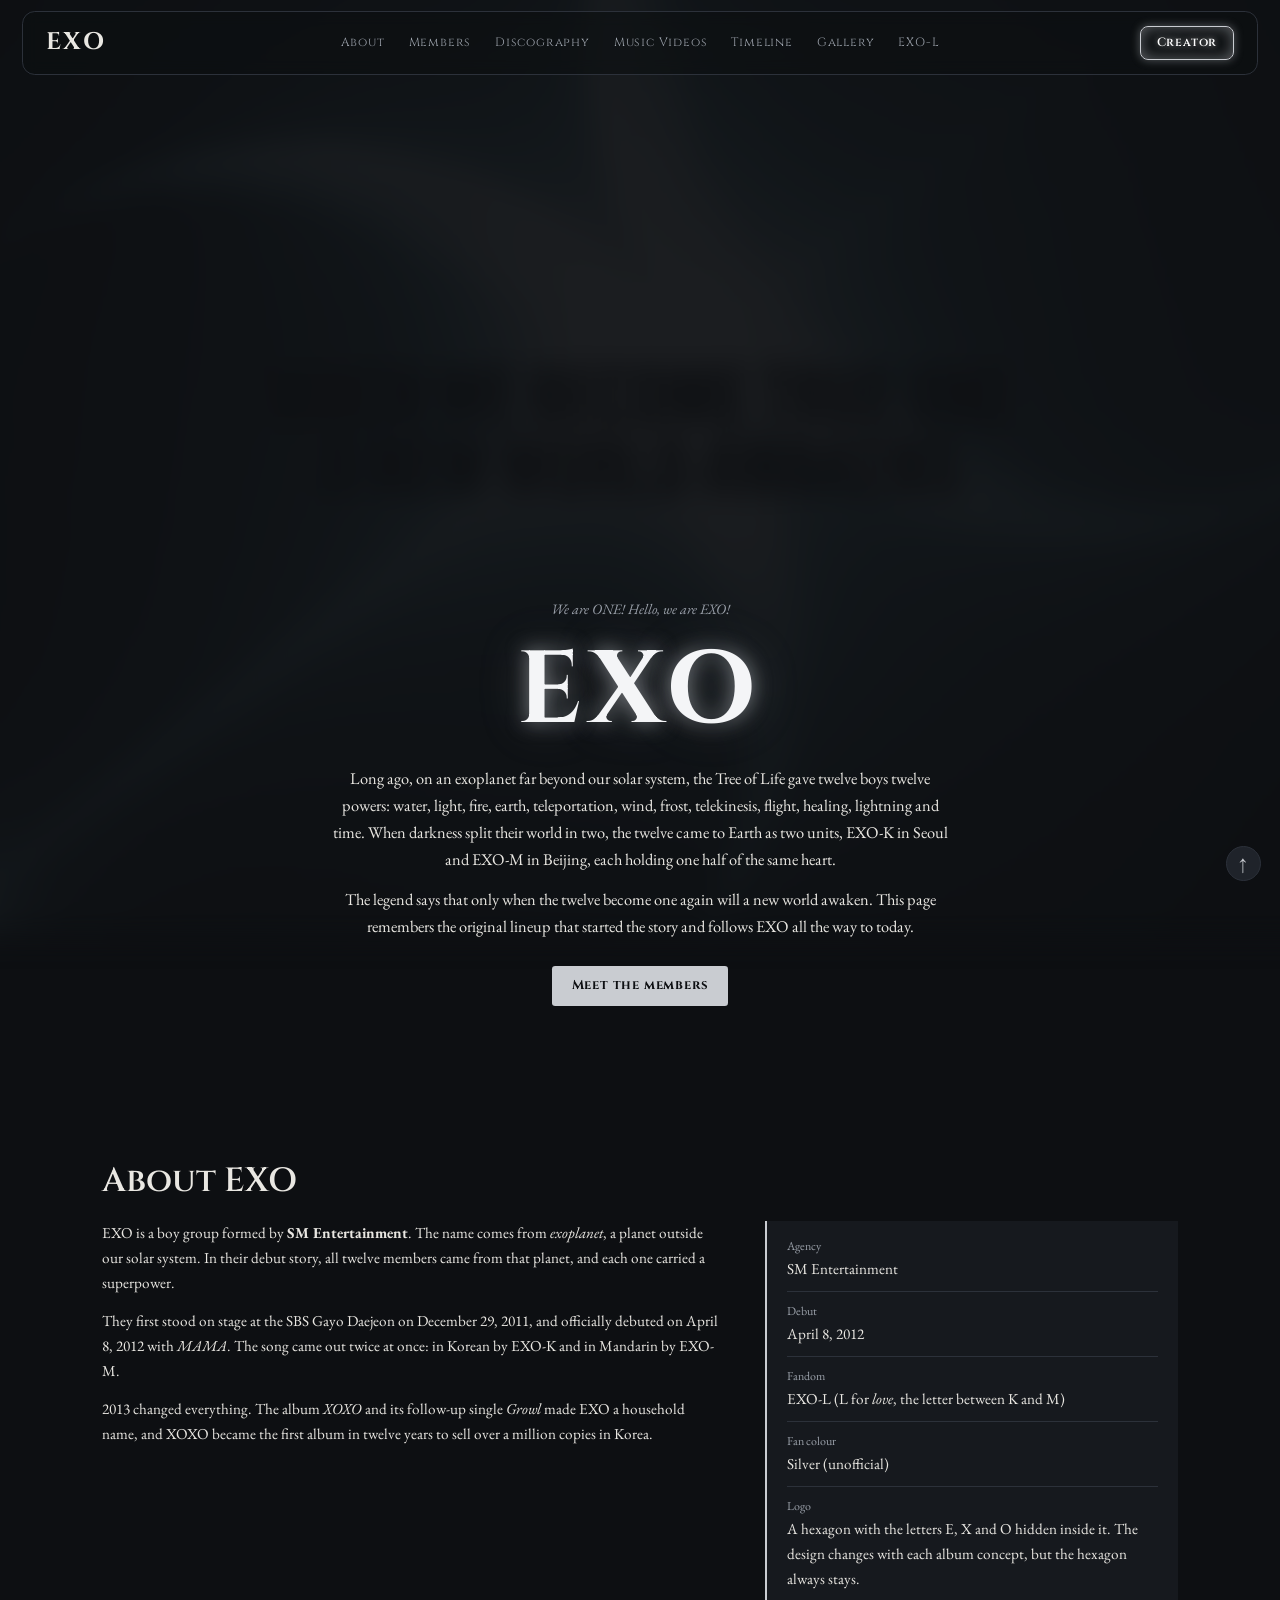
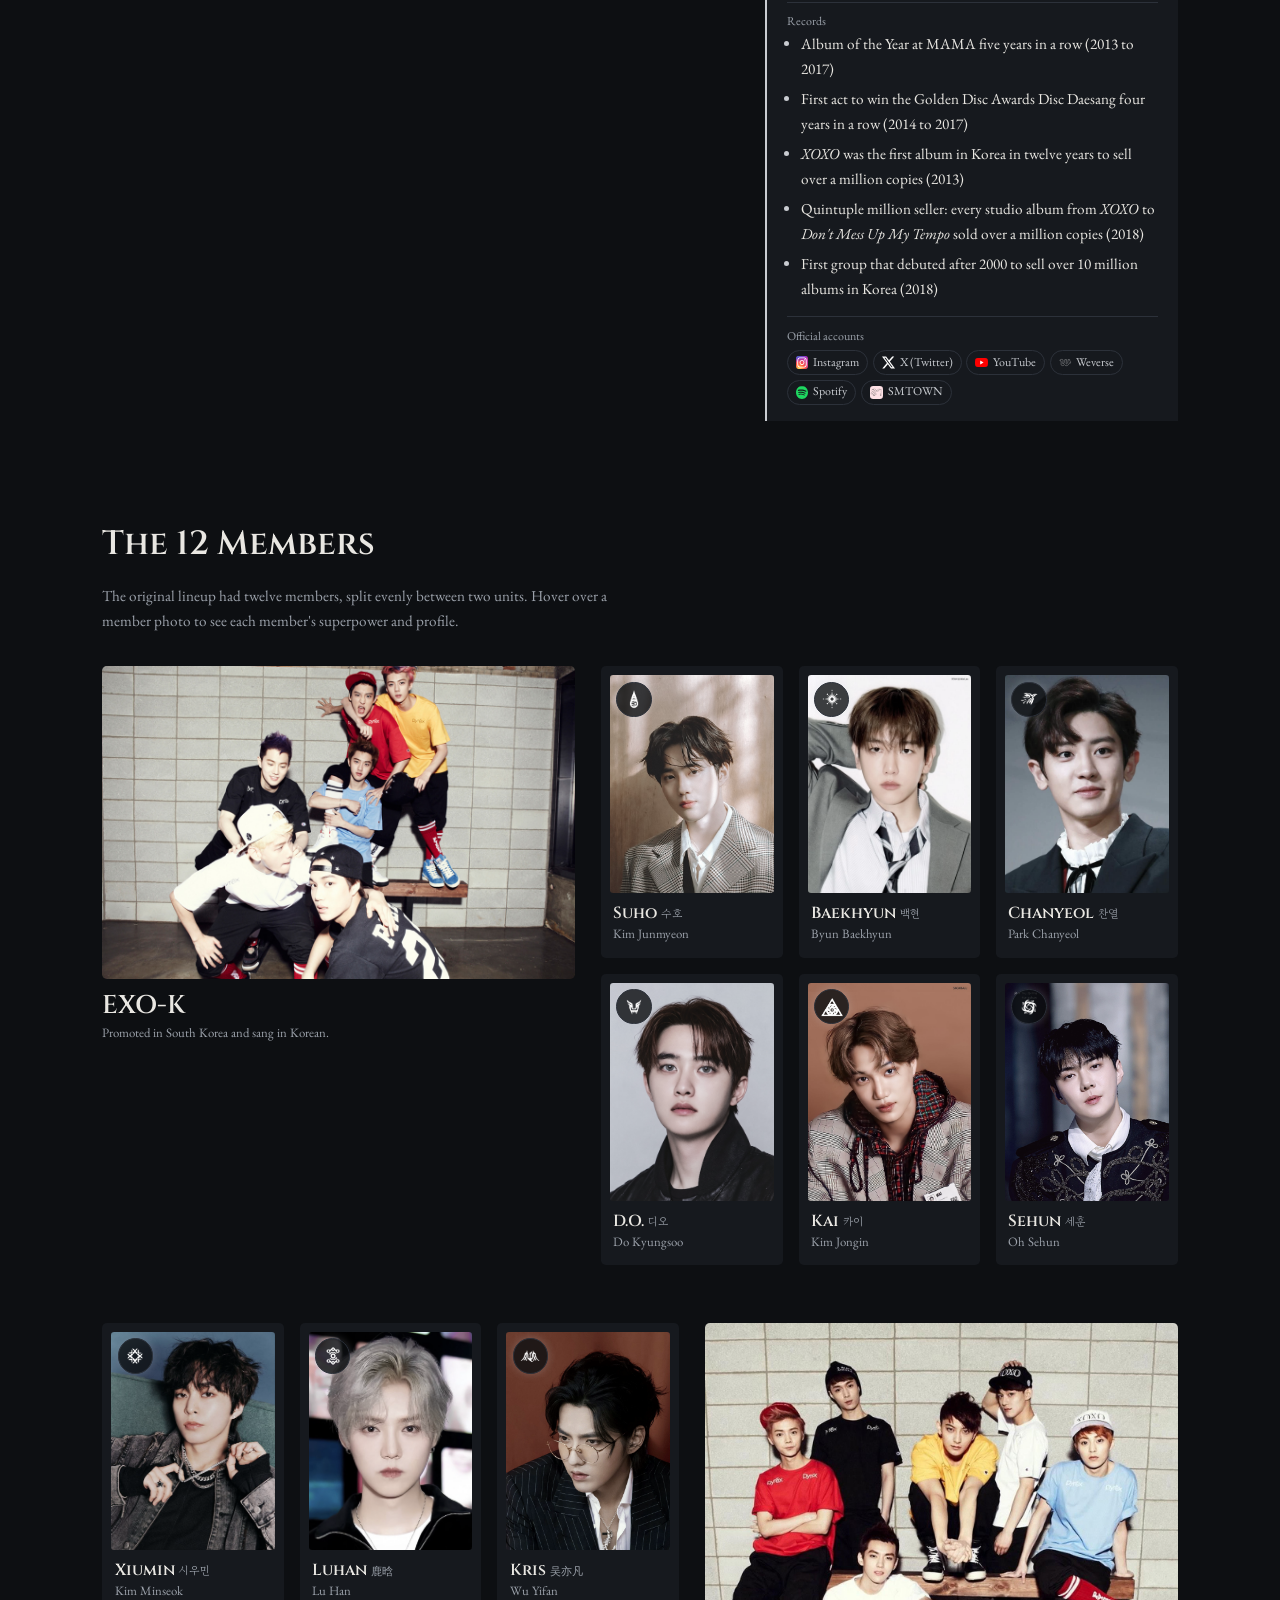
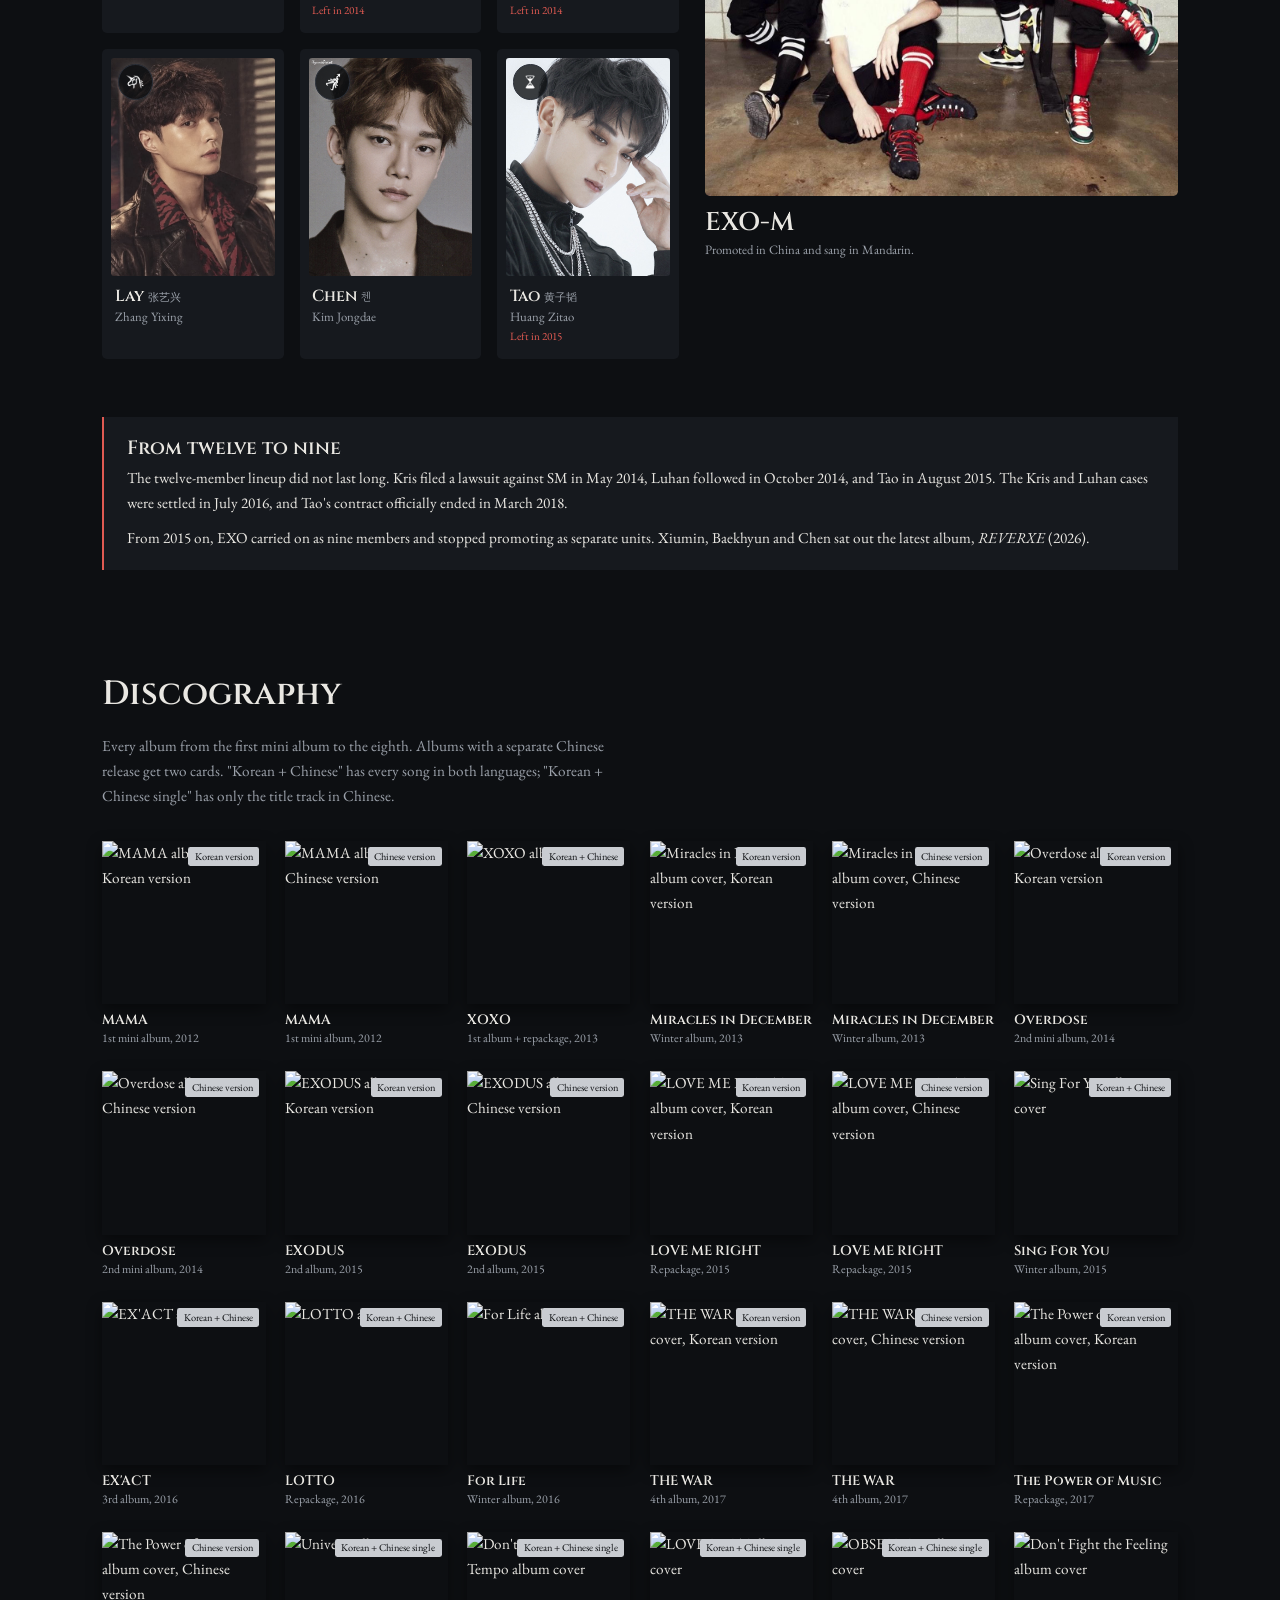
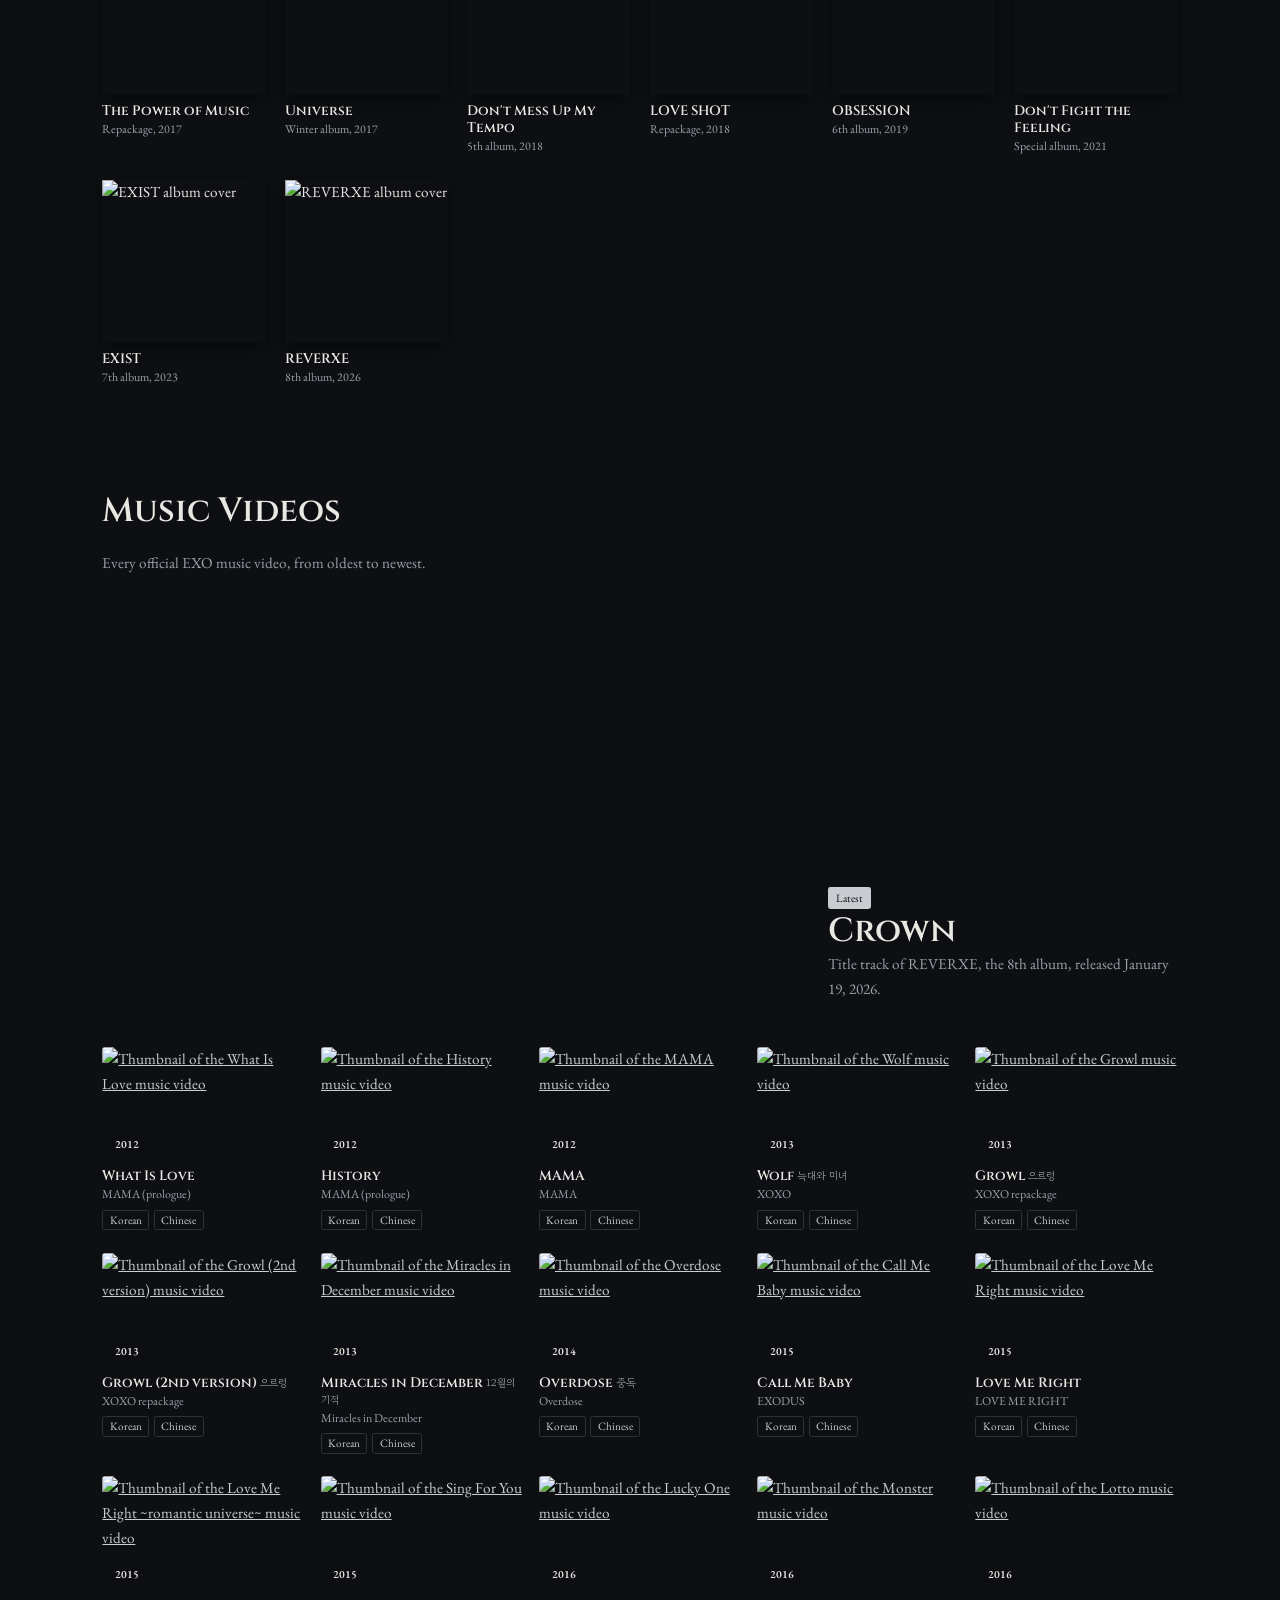
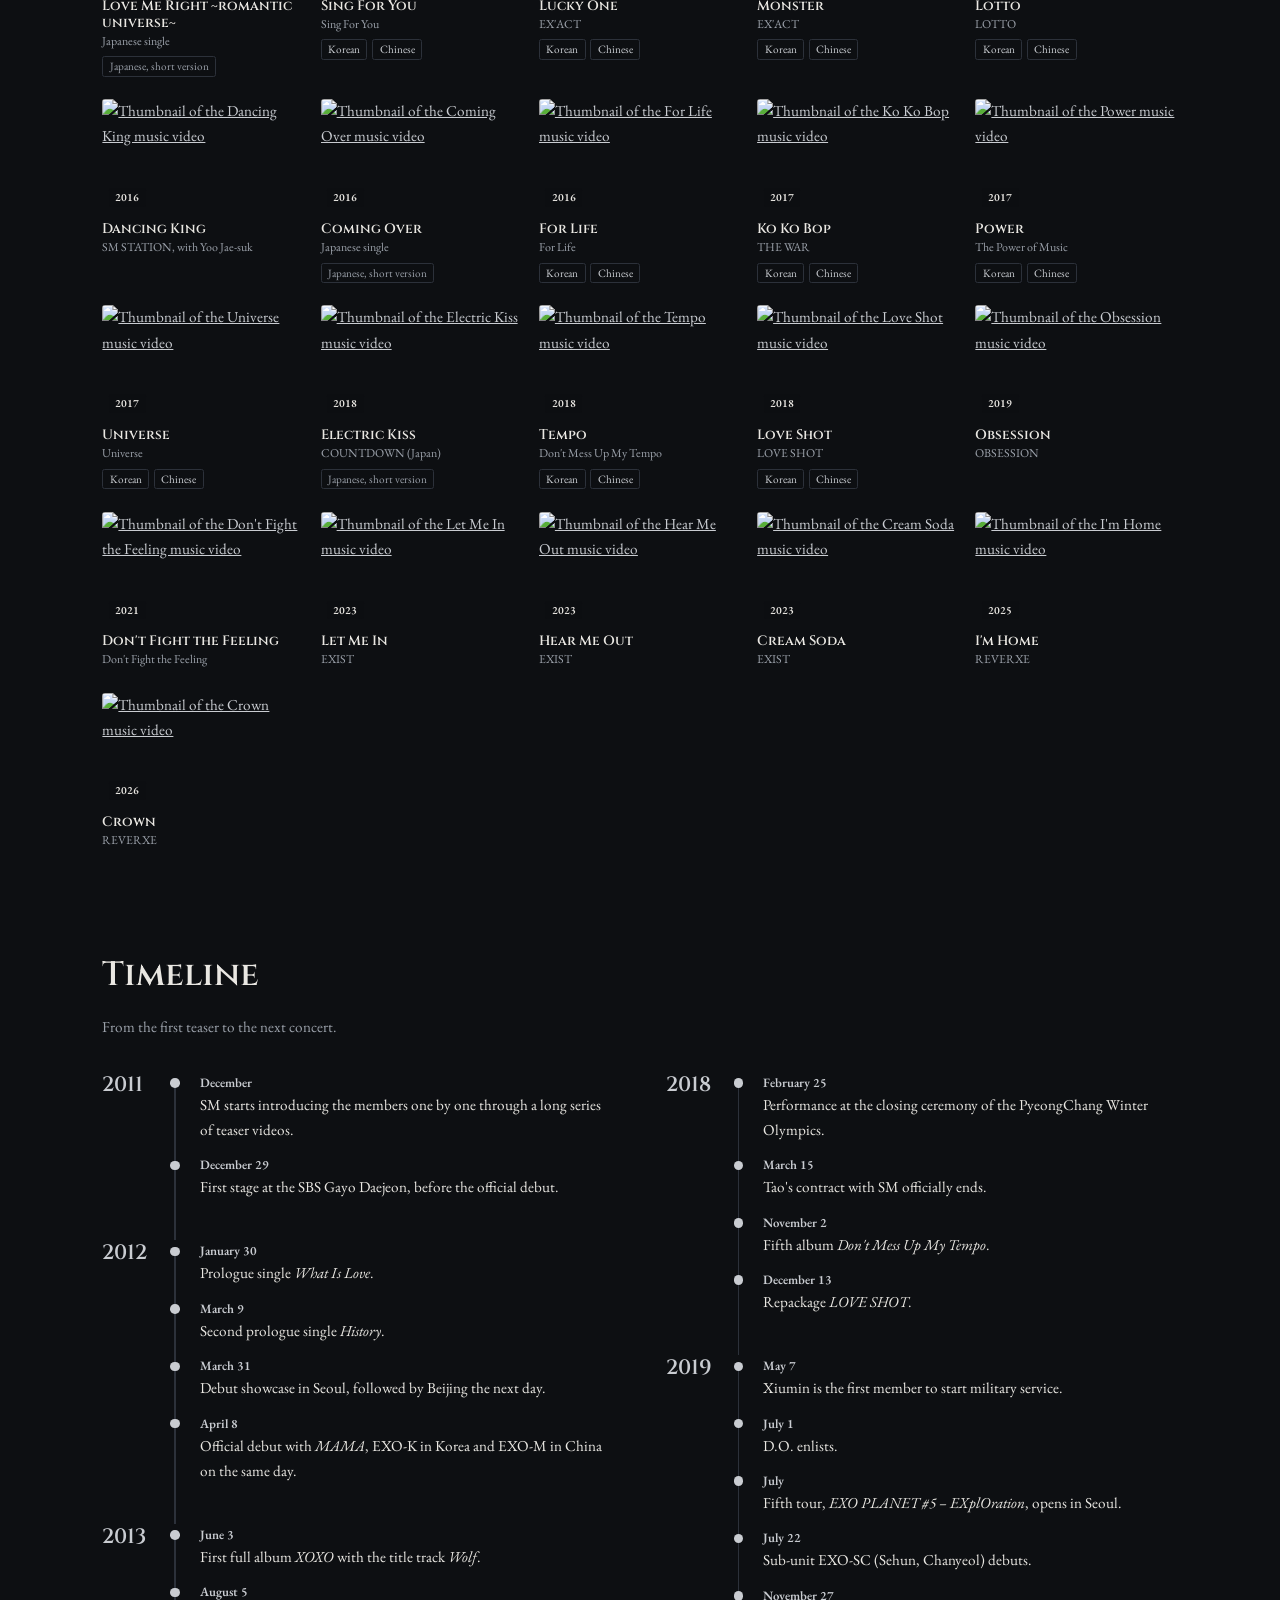
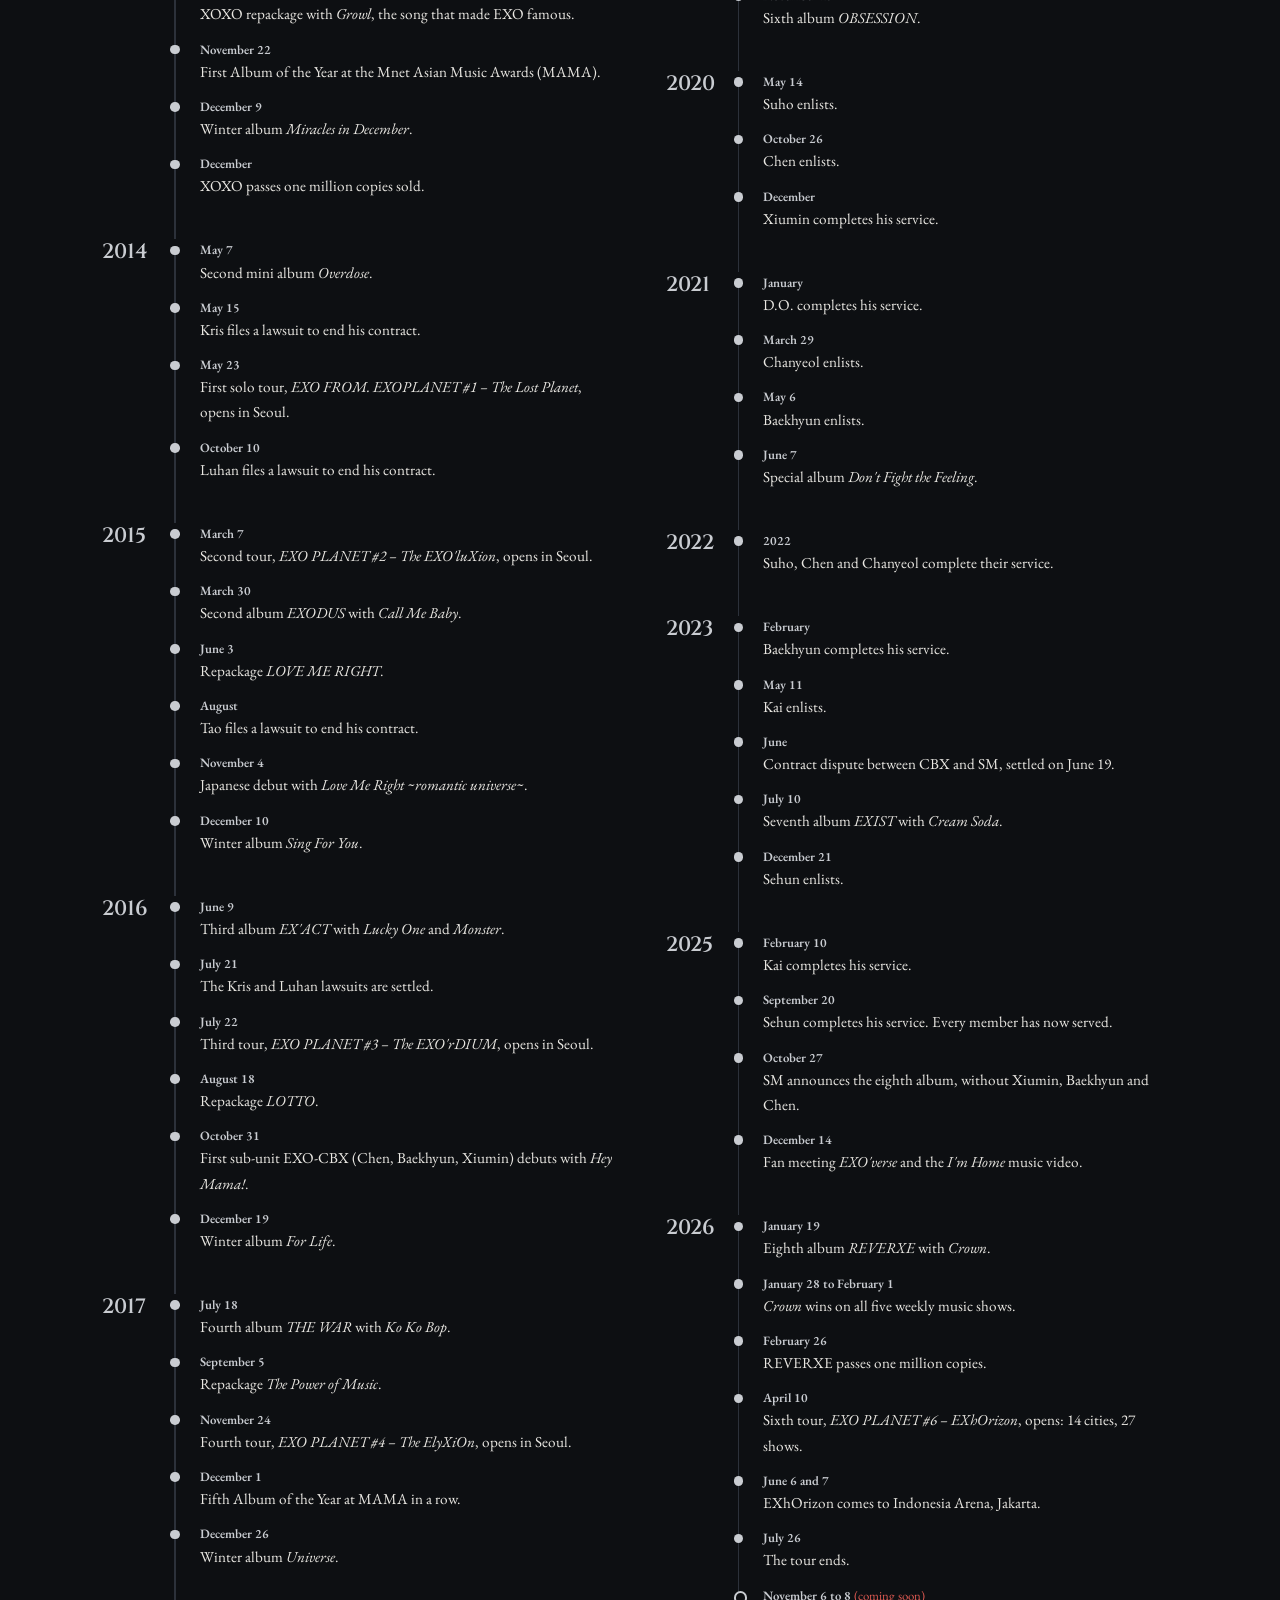
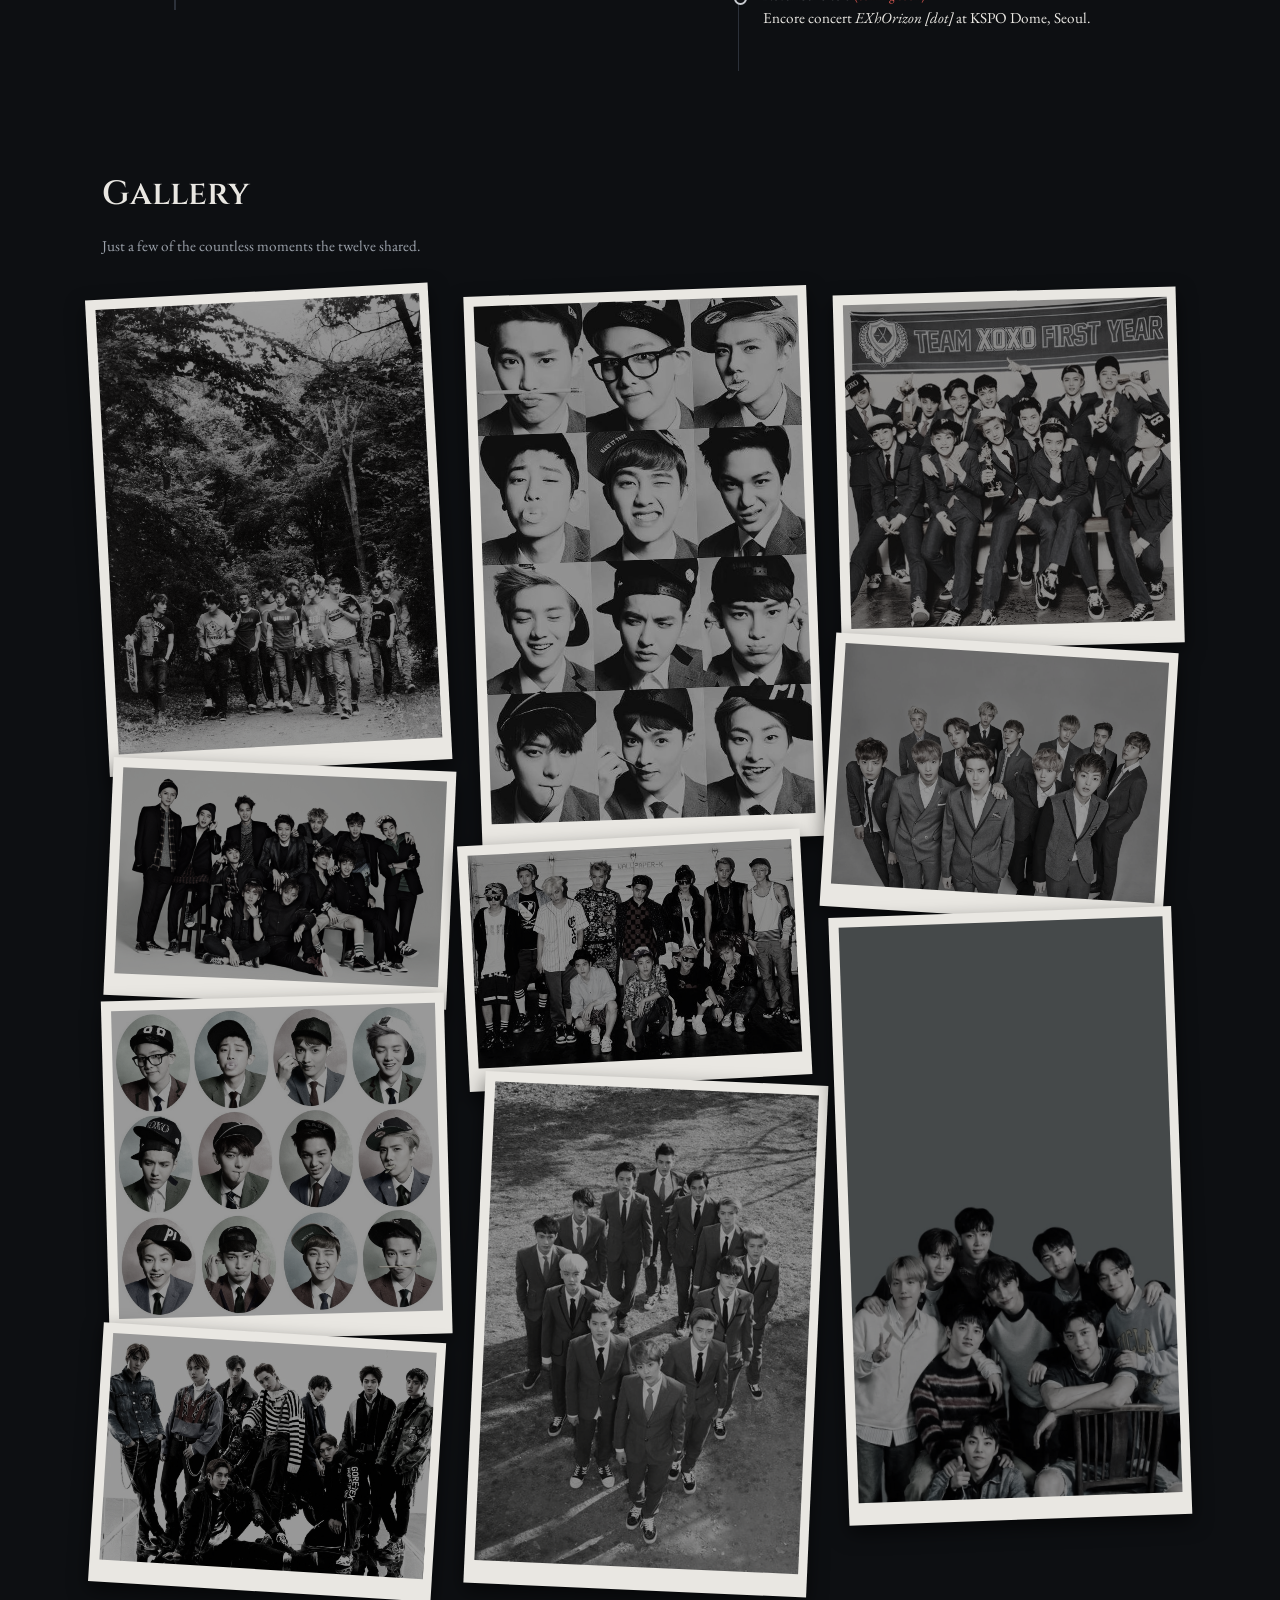
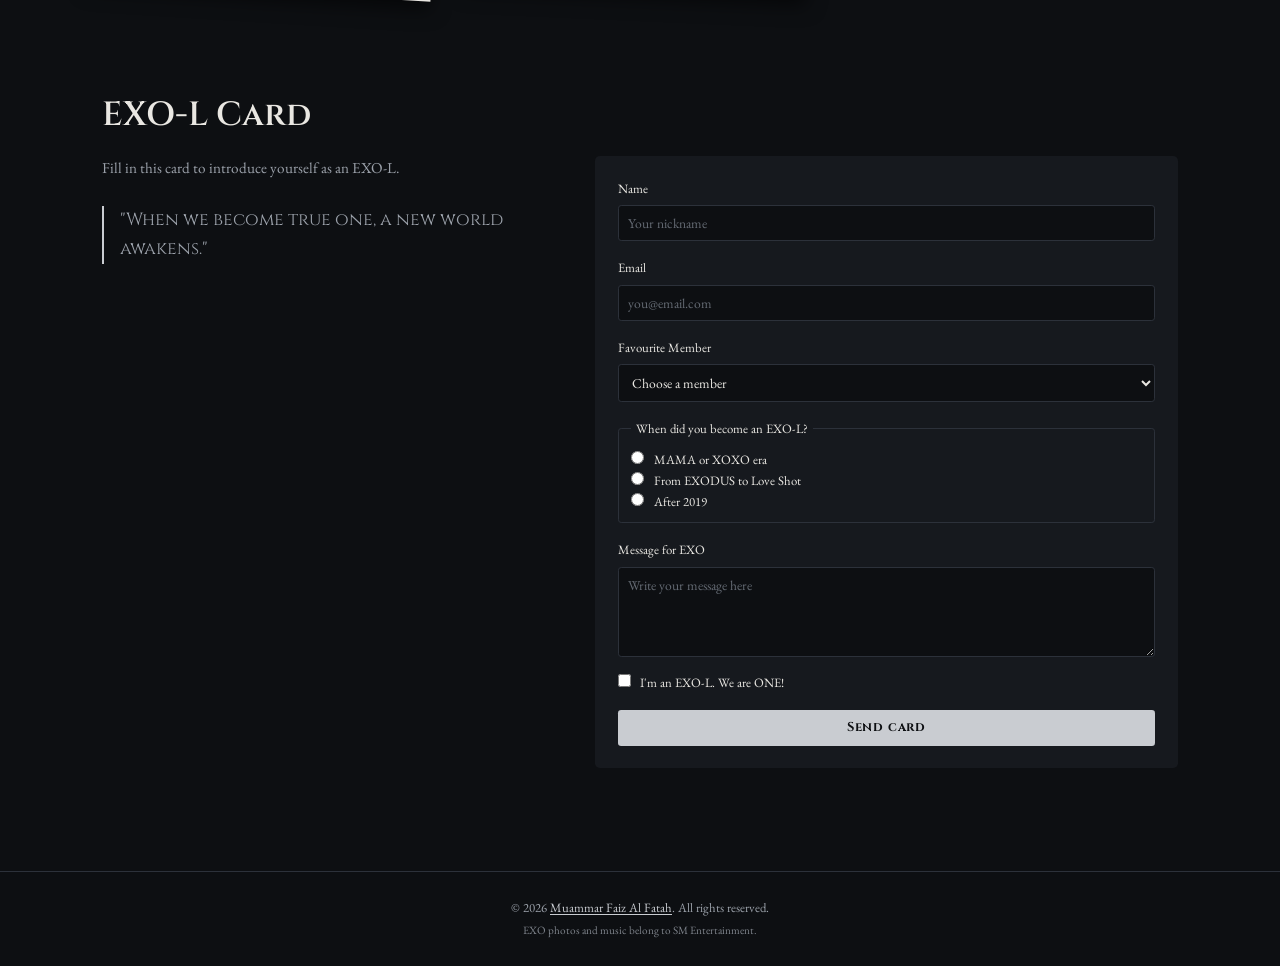
==== index.html @ 6b388d13 "first commit" ====
<!DOCTYPE html>
<html lang="en">
<head>
  <meta charset="UTF-8">
  <meta name="viewport" content="width=device-width, initial-scale=1.0">
  <meta name="author" content="Muammar Faiz Al Fatah">
  <meta name="description" content="An EXO fan page about the original twelve-member lineup (OT12): members, discography, music videos and the full timeline.">
  <title>EXO Fan Page</title>
  <link rel="icon" href="exo12/icon.png" type="image/png">
  <link rel="preconnect" href="https://fonts.googleapis.com">
  <link rel="preconnect" href="https://fonts.gstatic.com" crossorigin>
  <link href="https://fonts.googleapis.com/css2?family=Cinzel:wght@400;600;700&family=EB+Garamond:ital,wght@0,400;0,600;1,400&family=Gowun+Batang:wght@400&display=swap" rel="stylesheet">
  <link rel="stylesheet" href="styles.css">
</head>
<body id="top">

  <!-- Navbar -->
  <header class="navbar">
    <a href="#top" class="logo">EXO</a>
    <nav>
      <ul>
        <li><a href="#about">About</a></li>
        <li><a href="#members">Members</a></li>
        <li><a href="#discography">Discography</a></li>
        <li><a href="#music-videos">Music Videos</a></li>
        <li><a href="#timeline">Timeline</a></li>
        <li><a href="#gallery">Gallery</a></li>
        <li><a href="#exo-l">EXO-L</a></li>
      </ul>
    </nav>
    <a href="profile.html" class="nav-highlight">Creator</a>
  </header>

  <main>

    <!-- Hero -->
    <section class="hero">
      <div class="hero-content">
        <p class="greeting">We are ONE! Hello, we are EXO!</p>
        <h1>EXO</h1>
        <p class="hero-text">
          Long ago, on an exoplanet far beyond our solar system, the Tree of Life gave twelve boys twelve
          powers: water, light, fire, earth, teleportation, wind, frost, telekinesis, flight, healing,
          lightning and time. When darkness split their world in two, the twelve came to Earth as two units,
          EXO-K in Seoul and EXO-M in Beijing, each holding one half of the same heart.
        </p>
        <p class="hero-text">
          The legend says that only when the twelve become one again will a new world awaken. This page
          remembers the original lineup that started the story and follows EXO all the way to today.
        </p>
        <a href="#members" class="btn">Meet the members</a>
      </div>
    </section>

    <!-- About -->
    <section id="about" class="section">
      <h2>About EXO</h2>
      <div class="about-content">
        <div class="about-text">
          <p>
            EXO is a boy group formed by <strong>SM Entertainment</strong>. The name comes from <em>exoplanet</em>,
            a planet outside our solar system. In their debut story, all twelve members came from that planet,
            and each one carried a superpower.
          </p>
          <p>
            They first stood on stage at the SBS Gayo Daejeon on December 29, 2011, and officially debuted on
            April 8, 2012 with <cite>MAMA</cite>. The song came out twice at once: in Korean by EXO-K and in
            Mandarin by EXO-M.
          </p>
          <p>
            2013 changed everything. The album <cite>XOXO</cite> and its follow-up single <cite>Growl</cite> made
            EXO a household name, and XOXO became the first album in twelve years to sell over a million copies in Korea.
          </p>
        </div>

        <dl class="facts">
          <div>
            <dt>Agency</dt>
            <dd>SM Entertainment</dd>
          </div>
          <div>
            <dt>Debut</dt>
            <dd>April 8, 2012</dd>
          </div>
          <div>
            <dt>Fandom</dt>
            <dd>EXO-L (L for <em>love</em>, the letter between K and M)</dd>
          </div>
          <div>
            <dt>Fan colour</dt>
            <dd>Silver (unofficial)</dd>
          </div>
          <div>
            <dt>Logo</dt>
            <dd>A hexagon with the letters E, X and O hidden inside it. The design changes with each album
                concept, but the hexagon always stays.</dd>
          </div>
          <div>
            <dt>Records</dt>
            <dd>
              <ul class="records">
                <li>Album of the Year at MAMA five years in a row (2013 to 2017)</li>
                <li>First act to win the Golden Disc Awards Disc Daesang four years in a row (2014 to 2017)</li>
                <li><cite>XOXO</cite> was the first album in Korea in twelve years to sell over a million copies (2013)</li>
                <li>Quintuple million seller: every studio album from <cite>XOXO</cite> to <cite>Don't Mess Up My Tempo</cite> sold over a million copies (2018)</li>
                <li>First group that debuted after 2000 to sell over 10 million albums in Korea (2018)</li>
              </ul>
            </dd>
          </div>
          <div>
            <dt>Official accounts</dt>
            <dd>
              <ul class="accounts">
                <li><a href="https://www.instagram.com/weareone.exo" target="_blank" rel="noopener"><img src="icon/instagram.svg" alt="" class="icon">Instagram</a></li>
                <li><a href="https://x.com/weareoneEXO" target="_blank" rel="noopener"><img src="icon/x.svg" alt="" class="icon icon-white">X (Twitter)</a></li>
                <li><a href="https://www.youtube.com/@weareoneEXO" target="_blank" rel="noopener"><img src="icon/youtube.svg" alt="" class="icon">YouTube</a></li>
                <li><a href="https://weverse.io/exo" target="_blank" rel="noopener"><img src="icon/weverse.svg" alt="" class="icon icon-white">Weverse</a></li>
                <li><a href="https://open.spotify.com/artist/3cjEqqelV9zb4BYE3qDQ4O" target="_blank" rel="noopener"><img src="icon/spotify.svg" alt="" class="icon">Spotify</a></li>
                <li><a href="https://exo.smtown.com" target="_blank" rel="noopener"><img src="icon/smtown.png" alt="" class="icon icon-rounded">SMTOWN</a></li>
              </ul>
            </dd>
          </div>
        </dl>
      </div>
    </section>

    <!-- Members -->
    <section id="members" class="section">
      <h2>The 12 Members</h2>
      <p class="intro">
        The original lineup had twelve members, split evenly between two units. Hover over a member photo to see
        each member's superpower and profile.
      </p>

      <!-- EXO-K -->
      <div class="unit">
        <figure class="unit-photo">
          <img src="exo12/group/exo-k.jpg" alt="EXO-K unit from the XOXO era" loading="lazy">
          <figcaption>
            <h3>EXO-K</h3>
            <p>Promoted in South Korea and sang in Korean.</p>
          </figcaption>
        </figure>

        <div class="member-grid">
          <article class="member">
            <div class="member-photo">
              <img src="exo12/member/suho.jpg" alt="Suho" loading="lazy">
              <span class="symbol" title="Water"><img src="exo12/symbol/water.png" alt="Water symbol" loading="lazy"></span>
            </div>
            <h4>Suho <span lang="ko">수호</span></h4>
            <p class="real-name">Kim Junmyeon</p>
            <div class="member-detail">
              <p class="power"><span>Superpower</span>Water</p>
              <p class="power-text">Commands water in every form, from a single drop to a wave.</p>
              <dl class="member-data">
                <dt>Born</dt><dd>May 22, 1991</dd>
                <dt>Position</dt><dd>Leader, lead vocalist</dd>
                <dt>Nationality</dt><dd>Korean</dd>
                <dt>Zodiac</dt><dd>Gemini</dd>
                <dt>Height</dt><dd>173 cm</dd>
                <dt>Weight</dt><dd>60 kg</dd>
                <dt>Blood type</dt><dd>AB</dd>
                <dt>MBTI</dt><dd>ENFJ-A</dd>
              </dl>
              <ul class="member-social">
                <li><a href="https://www.instagram.com/kimjuncotton" target="_blank" rel="noopener" title="Suho on Instagram" aria-label="Suho on Instagram"><img src="icon/instagram.svg" alt="" class="icon"></a></li>
                <li><a href="https://open.spotify.com/artist/5zkf2Na8DKKJmtWX5Xrx3m" target="_blank" rel="noopener" title="Suho on Spotify" aria-label="Suho on Spotify"><img src="icon/spotify.svg" alt="" class="icon"></a></li>
              </ul>
            </div>
          </article>

          <article class="member">
            <div class="member-photo">
              <img src="exo12/member/baekhyun.jpg" alt="Baekhyun" loading="lazy">
              <span class="symbol" title="Light"><img src="exo12/symbol/light.png" alt="Light symbol" loading="lazy"></span>
            </div>
            <h4>Baekhyun <span lang="ko">백현</span></h4>
            <p class="real-name">Byun Baekhyun</p>
            <div class="member-detail">
              <p class="power"><span>Superpower</span>Light</p>
              <p class="power-text">Bends and shines light, bright enough to blind.</p>
              <dl class="member-data">
                <dt>Born</dt><dd>May 6, 1992</dd>
                <dt>Position</dt><dd>Main vocalist</dd>
                <dt>Nationality</dt><dd>Korean</dd>
                <dt>Zodiac</dt><dd>Taurus</dd>
                <dt>Height</dt><dd>174 cm</dd>
                <dt>Weight</dt><dd>64 kg</dd>
                <dt>Blood type</dt><dd>O</dd>
                <dt>MBTI</dt><dd>ESTJ</dd>
              </dl>
              <ul class="member-social">
                <li><a href="https://www.instagram.com/baekhyunee_exo" target="_blank" rel="noopener" title="Baekhyun on Instagram" aria-label="Baekhyun on Instagram"><img src="icon/instagram.svg" alt="" class="icon"></a></li>
                <li><a href="https://x.com/b_hundred_hyun" target="_blank" rel="noopener" title="Baekhyun on X (personal)" aria-label="Baekhyun on X (personal)"><img src="icon/x.svg" alt="" class="icon icon-white"></a></li>
                <li><a href="https://x.com/BAEKHYUN_INB100" target="_blank" rel="noopener" title="Baekhyun on X (INB100)" aria-label="Baekhyun on X (INB100)"><img src="icon/x.svg" alt="" class="icon icon-white"></a></li>
                <li><a href="https://www.youtube.com/@baekhyun" target="_blank" rel="noopener" title="Baekhyun on YouTube" aria-label="Baekhyun on YouTube"><img src="icon/youtube.svg" alt="" class="icon"></a></li>
                <li><a href="https://weibo.com/u/6075438814" target="_blank" rel="noopener" title="Baekhyun on Weibo" aria-label="Baekhyun on Weibo"><img src="icon/weibo.svg" alt="" class="icon"></a></li>
                <li><a href="https://open.spotify.com/artist/4ufh0WuMZh6y4Dmdnklvdl" target="_blank" rel="noopener" title="Baekhyun on Spotify" aria-label="Baekhyun on Spotify"><img src="icon/spotify.svg" alt="" class="icon"></a></li>
              </ul>
            </div>
          </article>

          <article class="member">
            <div class="member-photo">
              <img src="exo12/member/chanyeol.jpg" alt="Chanyeol" loading="lazy">
              <span class="symbol" title="Fire"><img src="exo12/symbol/fire.png" alt="Fire symbol" loading="lazy"></span>
            </div>
            <h4>Chanyeol <span lang="ko">찬열</span></h4>
            <p class="real-name">Park Chanyeol</p>
            <div class="member-detail">
              <p class="power"><span>Superpower</span>Fire</p>
              <p class="power-text">Creates and throws fire, the power of the phoenix.</p>
              <dl class="member-data">
                <dt>Born</dt><dd>November 27, 1992</dd>
                <dt>Position</dt><dd>Main rapper</dd>
                <dt>Nationality</dt><dd>Korean</dd>
                <dt>Zodiac</dt><dd>Sagittarius</dd>
                <dt>Height</dt><dd>186 cm</dd>
                <dt>Weight</dt><dd>70 kg</dd>
                <dt>Blood type</dt><dd>A</dd>
                <dt>MBTI</dt><dd>ENFJ-T</dd>
              </dl>
              <ul class="member-social">
                <li><a href="https://www.instagram.com/real__pcy" target="_blank" rel="noopener" title="Chanyeol on Instagram" aria-label="Chanyeol on Instagram"><img src="icon/instagram.svg" alt="" class="icon"></a></li>
                <li><a href="https://soundcloud.com/real__pcy" target="_blank" rel="noopener" title="Chanyeol on SoundCloud" aria-label="Chanyeol on SoundCloud"><img src="icon/soundcloud.svg" alt="" class="icon"></a></li>
                <li><a href="https://weibo.com/u/5648559088" target="_blank" rel="noopener" title="Chanyeol on Weibo" aria-label="Chanyeol on Weibo"><img src="icon/weibo.svg" alt="" class="icon"></a></li>
                <li><a href="https://open.spotify.com/artist/6jV25rzTKQ2zMgrqHha1V5" target="_blank" rel="noopener" title="Chanyeol on Spotify" aria-label="Chanyeol on Spotify"><img src="icon/spotify.svg" alt="" class="icon"></a></li>
              </ul>
            </div>
          </article>

          <article class="member">
            <div class="member-photo">
              <img src="exo12/member/doh_kyungsoo.jpg" alt="D.O." loading="lazy">
              <span class="symbol" title="Earth"><img src="exo12/symbol/earth-force.png" alt="Earth symbol" loading="lazy"></span>
            </div>
            <h4>D.O. <span lang="ko">디오</span></h4>
            <p class="real-name">Do Kyungsoo</p>
            <div class="member-detail">
              <p class="power"><span>Superpower</span>Earth</p>
              <p class="power-text">Superhuman strength that can shake the ground.</p>
              <dl class="member-data">
                <dt>Born</dt><dd>January 12, 1993</dd>
                <dt>Position</dt><dd>Main vocalist</dd>
                <dt>Nationality</dt><dd>Korean</dd>
                <dt>Zodiac</dt><dd>Capricorn</dd>
                <dt>Height</dt><dd>172 cm</dd>
                <dt>Weight</dt><dd>60 kg</dd>
                <dt>Blood type</dt><dd>A</dd>
                <dt>MBTI</dt><dd>ENTJ</dd>
              </dl>
              <ul class="member-social">
                <li><a href="https://www.instagram.com/d.o.hkyungsoo" target="_blank" rel="noopener" title="D.O. on Instagram" aria-label="D.O. on Instagram"><img src="icon/instagram.svg" alt="" class="icon"></a></li>
                <li><a href="https://open.spotify.com/artist/2CQZr2RPZmrcvDnaod1ldC" target="_blank" rel="noopener" title="D.O. on Spotify" aria-label="D.O. on Spotify"><img src="icon/spotify.svg" alt="" class="icon"></a></li>
              </ul>
            </div>
          </article>

          <article class="member">
            <div class="member-photo">
              <img src="exo12/member/kai.jpg" alt="Kai" loading="lazy">
              <span class="symbol" title="Teleportation"><img src="exo12/symbol/teleport.png" alt="Teleportation symbol" loading="lazy"></span>
            </div>
            <h4>Kai <span lang="ko">카이</span></h4>
            <p class="real-name">Kim Jongin</p>
            <div class="member-detail">
              <p class="power"><span>Superpower</span>Teleportation</p>
              <p class="power-text">Moves from one place to another in an instant.</p>
              <dl class="member-data">
                <dt>Born</dt><dd>January 14, 1994</dd>
                <dt>Position</dt><dd>Main dancer</dd>
                <dt>Nationality</dt><dd>Korean</dd>
                <dt>Zodiac</dt><dd>Capricorn</dd>
                <dt>Height</dt><dd>182 cm</dd>
                <dt>Weight</dt><dd>67 kg</dd>
                <dt>Blood type</dt><dd>A</dd>
                <dt>MBTI</dt><dd>INFJ</dd>
              </dl>
              <ul class="member-social">
                <li><a href="https://www.instagram.com/zkdlin" target="_blank" rel="noopener" title="Kai on Instagram" aria-label="Kai on Instagram"><img src="icon/instagram.svg" alt="" class="icon"></a></li>
                <li><a href="https://www.youtube.com/@zkdlin_KAI" target="_blank" rel="noopener" title="Kai on YouTube" aria-label="Kai on YouTube"><img src="icon/youtube.svg" alt="" class="icon"></a></li>
                <li><a href="https://open.spotify.com/artist/6iVo62B0bdTknRcrktCmak" target="_blank" rel="noopener" title="Kai on Spotify" aria-label="Kai on Spotify"><img src="icon/spotify.svg" alt="" class="icon"></a></li>
              </ul>
            </div>
          </article>

          <article class="member">
            <div class="member-photo">
              <img src="exo12/member/sehun.jpg" alt="Sehun" loading="lazy">
              <span class="symbol" title="Wind"><img src="exo12/symbol/wind.png" alt="Wind symbol" loading="lazy"></span>
            </div>
            <h4>Sehun <span lang="ko">세훈</span></h4>
            <p class="real-name">Oh Sehun</p>
            <div class="member-detail">
              <p class="power"><span>Superpower</span>Wind</p>
              <p class="power-text">Calls up the wind, from a light breeze to a storm.</p>
              <dl class="member-data">
                <dt>Born</dt><dd>April 12, 1994</dd>
                <dt>Position</dt><dd>Lead dancer, lead rapper, maknae</dd>
                <dt>Nationality</dt><dd>Korean</dd>
                <dt>Zodiac</dt><dd>Aries</dd>
                <dt>Height</dt><dd>183 cm</dd>
                <dt>Weight</dt><dd>66 kg</dd>
                <dt>Blood type</dt><dd>O</dd>
                <dt>MBTI</dt><dd>INTP</dd>
              </dl>
              <ul class="member-social">
                <li><a href="https://www.instagram.com/oohsehun" target="_blank" rel="noopener" title="Sehun on Instagram" aria-label="Sehun on Instagram"><img src="icon/instagram.svg" alt="" class="icon"></a></li>
                <li><a href="https://weibo.com/u/5348062252" target="_blank" rel="noopener" title="Sehun on Weibo" aria-label="Sehun on Weibo"><img src="icon/weibo.svg" alt="" class="icon"></a></li>
                <li><a href="https://open.spotify.com/artist/79R17q4kiPsimHDtdOlN2L" target="_blank" rel="noopener" title="Sehun on Spotify" aria-label="Sehun on Spotify"><img src="icon/spotify.svg" alt="" class="icon"></a></li>
              </ul>
            </div>
          </article>
        </div>
      </div>

      <!-- EXO-M -->
      <div class="unit unit-m">
        <figure class="unit-photo">
          <img src="exo12/group/exo-m.jpg" alt="EXO-M unit from the XOXO era" loading="lazy">
          <figcaption>
            <h3>EXO-M</h3>
            <p>Promoted in China and sang in Mandarin.</p>
          </figcaption>
        </figure>

        <div class="member-grid">
          <article class="member">
            <div class="member-photo">
              <img src="exo12/member/xiumin.jpg" alt="Xiumin" loading="lazy">
              <span class="symbol" title="Frost"><img src="exo12/symbol/frost.png" alt="Frost symbol" loading="lazy"></span>
            </div>
            <h4>Xiumin <span lang="ko">시우민</span></h4>
            <p class="real-name">Kim Minseok</p>
            <div class="member-detail">
              <p class="power"><span>Superpower</span>Frost</p>
              <p class="power-text">Freezes anything and anyone around him.</p>
              <dl class="member-data">
                <dt>Born</dt><dd>March 26, 1990</dd>
                <dt>Position</dt><dd>Sub vocalist, sub rapper</dd>
                <dt>Nationality</dt><dd>Korean</dd>
                <dt>Zodiac</dt><dd>Aries</dd>
                <dt>Height</dt><dd>172 cm</dd>
                <dt>Weight</dt><dd>57 kg</dd>
                <dt>Blood type</dt><dd>B</dd>
                <dt>MBTI</dt><dd>ISTJ</dd>
              </dl>
              <ul class="member-social">
                <li><a href="https://www.instagram.com/e_xiu_o" target="_blank" rel="noopener" title="Xiumin on Instagram" aria-label="Xiumin on Instagram"><img src="icon/instagram.svg" alt="" class="icon"></a></li>
                <li><a href="https://x.com/XIUMIN_INB100" target="_blank" rel="noopener" title="Xiumin on X" aria-label="Xiumin on X"><img src="icon/x.svg" alt="" class="icon icon-white"></a></li>
                <li><a href="https://open.spotify.com/artist/5t0Js3X9t4wpgXGlaiTFe6" target="_blank" rel="noopener" title="Xiumin on Spotify" aria-label="Xiumin on Spotify"><img src="icon/spotify.svg" alt="" class="icon"></a></li>
              </ul>
            </div>
          </article>

          <article class="member">
            <div class="member-photo">
              <img src="exo12/member/luhan.jpg" alt="Luhan" loading="lazy">
              <span class="symbol" title="Telekinesis"><img src="exo12/symbol/telekinesis.png" alt="Telekinesis symbol" loading="lazy"></span>
            </div>
            <h4>Luhan <span lang="zh">鹿晗</span></h4>
            <p class="real-name">Lu Han</p>
            <p class="left-status">Left in 2014</p>
            <div class="member-detail">
              <p class="power"><span>Superpower</span>Telekinesis</p>
              <p class="power-text">Moves objects with his mind alone.</p>
              <dl class="member-data">
                <dt>Born</dt><dd>April 20, 1990</dd>
                <dt>Position</dt><dd>Lead vocalist, lead dancer</dd>
                <dt>Nationality</dt><dd>Chinese</dd>
                <dt>Zodiac</dt><dd>Taurus</dd>
                <dt>Height</dt><dd>175 cm</dd>
                <dt>Weight</dt><dd>52 kg</dd>
                <dt>Blood type</dt><dd>A</dd>
                <dt>MBTI</dt><dd><span class="unknown">Not known</span></dd>
              </dl>
              <ul class="member-social">
                <li><a href="https://www.instagram.com/7_luhan_m" target="_blank" rel="noopener" title="Luhan on Instagram" aria-label="Luhan on Instagram"><img src="icon/instagram.svg" alt="" class="icon"></a></li>
                <li><a href="https://weibo.com/u/1537790411" target="_blank" rel="noopener" title="Luhan on Weibo" aria-label="Luhan on Weibo"><img src="icon/weibo.svg" alt="" class="icon"></a></li>
                <li><a href="https://open.spotify.com/artist/3fS78kAWd9dVFyaPQ363YO" target="_blank" rel="noopener" title="Luhan on Spotify" aria-label="Luhan on Spotify"><img src="icon/spotify.svg" alt="" class="icon"></a></li>
              </ul>
            </div>
          </article>

          <article class="member">
            <div class="member-photo">
              <img src="exo12/member/kris.jpg" alt="Kris" loading="lazy">
              <span class="symbol" title="Flight"><img src="exo12/symbol/dragon.png" alt="Flight symbol" loading="lazy"></span>
            </div>
            <h4>Kris <span lang="zh">吴亦凡</span></h4>
            <p class="real-name">Wu Yifan</p>
            <p class="left-status">Left in 2014</p>
            <div class="member-detail">
              <p class="power"><span>Superpower</span>Flight</p>
              <p class="power-text">Flies through the sky, the power of the dragon.</p>
              <dl class="member-data">
                <dt>Born</dt><dd>November 6, 1990</dd>
                <dt>Position</dt><dd>EXO-M leader, main rapper</dd>
                <dt>Nationality</dt><dd>Chinese-Canadian</dd>
                <dt>Zodiac</dt><dd>Scorpio</dd>
                <dt>Height</dt><dd>186.6 cm</dd>
                <dt>Weight</dt><dd>73 kg</dd>
                <dt>Blood type</dt><dd>O</dd>
                <dt>MBTI</dt><dd><span class="unknown">Not known</span></dd>
              </dl>
              <ul class="member-social">
                <li><a href="https://open.spotify.com/artist/2lbUjuMzHkT4qIECvk2f3L" target="_blank" rel="noopener" title="Kris on Spotify" aria-label="Kris on Spotify"><img src="icon/spotify.svg" alt="" class="icon"></a></li>
              </ul>
            </div>
          </article>

          <article class="member">
            <div class="member-photo">
              <img src="exo12/member/lay.jpg" alt="Lay" loading="lazy">
              <span class="symbol" title="Healing"><img src="exo12/symbol/heal.png" alt="Healing symbol" loading="lazy"></span>
            </div>
            <h4>Lay <span lang="zh">张艺兴</span></h4>
            <p class="real-name">Zhang Yixing</p>
            <div class="member-detail">
              <p class="power"><span>Superpower</span>Healing</p>
              <p class="power-text">Heals wounds and brings back what was lost.</p>
              <dl class="member-data">
                <dt>Born</dt><dd>October 7, 1991</dd>
                <dt>Position</dt><dd>Main dancer, sub vocalist</dd>
                <dt>Nationality</dt><dd>Chinese</dd>
                <dt>Zodiac</dt><dd>Libra</dd>
                <dt>Height</dt><dd>176 cm</dd>
                <dt>Weight</dt><dd>60 kg</dd>
                <dt>Blood type</dt><dd>AB</dd>
                <dt>MBTI</dt><dd>INFP</dd>
              </dl>
              <ul class="member-social">
                <li><a href="https://www.instagram.com/layzhang" target="_blank" rel="noopener" title="Lay on Instagram" aria-label="Lay on Instagram"><img src="icon/instagram.svg" alt="" class="icon"></a></li>
                <li><a href="https://x.com/layzhang" target="_blank" rel="noopener" title="Lay on X" aria-label="Lay on X"><img src="icon/x.svg" alt="" class="icon icon-white"></a></li>
                <li><a href="https://www.youtube.com/@LAY" target="_blank" rel="noopener" title="Lay on YouTube" aria-label="Lay on YouTube"><img src="icon/youtube.svg" alt="" class="icon"></a></li>
                <li><a href="https://weibo.com/u/2703821403" target="_blank" rel="noopener" title="Lay on Weibo" aria-label="Lay on Weibo"><img src="icon/weibo.svg" alt="" class="icon"></a></li>
                <li><a href="https://open.spotify.com/artist/4o7tWrzQOqarDtTMWD2HV9" target="_blank" rel="noopener" title="Lay on Spotify" aria-label="Lay on Spotify"><img src="icon/spotify.svg" alt="" class="icon"></a></li>
              </ul>
            </div>
          </article>

          <article class="member">
            <div class="member-photo">
              <img src="exo12/member/chen.jpg" alt="Chen" loading="lazy">
              <span class="symbol" title="Lightning"><img src="exo12/symbol/thunder.png" alt="Lightning symbol" loading="lazy"></span>
            </div>
            <h4>Chen <span lang="ko">첸</span></h4>
            <p class="real-name">Kim Jongdae</p>
            <div class="member-detail">
              <p class="power"><span>Superpower</span>Lightning</p>
              <p class="power-text">Controls lightning and electricity.</p>
              <dl class="member-data">
                <dt>Born</dt><dd>September 21, 1992</dd>
                <dt>Position</dt><dd>Main vocalist</dd>
                <dt>Nationality</dt><dd>Korean</dd>
                <dt>Zodiac</dt><dd>Virgo</dd>
                <dt>Height</dt><dd>172.5 cm</dd>
                <dt>Weight</dt><dd>60 kg</dd>
                <dt>Blood type</dt><dd>B</dd>
                <dt>MBTI</dt><dd>ISTJ</dd>
              </dl>
              <ul class="member-social">
                <li><a href="https://www.youtube.com/@CHEN_INB100" target="_blank" rel="noopener" title="Chen on YouTube" aria-label="Chen on YouTube"><img src="icon/youtube.svg" alt="" class="icon"></a></li>
                <li><a href="https://x.com/CHEN_INB100" target="_blank" rel="noopener" title="Chen on X" aria-label="Chen on X"><img src="icon/x.svg" alt="" class="icon icon-white"></a></li>
                <li><a href="https://www.tiktok.com/@chen_inb100" target="_blank" rel="noopener" title="Chen on TikTok" aria-label="Chen on TikTok"><img src="icon/tiktok.svg" alt="" class="icon"></a></li>
                <li><a href="https://open.spotify.com/artist/0UEP2XBR9aC5NBKcAKnBIq" target="_blank" rel="noopener" title="Chen on Spotify" aria-label="Chen on Spotify"><img src="icon/spotify.svg" alt="" class="icon"></a></li>
              </ul>
            </div>
          </article>

          <article class="member">
            <div class="member-photo">
              <img src="exo12/member/tao.jpg" alt="Tao" loading="lazy">
              <span class="symbol" title="Time control"><img src="exo12/symbol/time.png" alt="Time control symbol" loading="lazy"></span>
            </div>
            <h4>Tao <span lang="zh">黄子韬</span></h4>
            <p class="real-name">Huang Zitao</p>
            <p class="left-status">Left in 2015</p>
            <div class="member-detail">
              <p class="power"><span>Superpower</span>Time control</p>
              <p class="power-text">Stops and rewinds time.</p>
              <dl class="member-data">
                <dt>Born</dt><dd>May 2, 1993</dd>
                <dt>Position</dt><dd>Lead rapper, lead dancer</dd>
                <dt>Nationality</dt><dd>Chinese</dd>
                <dt>Zodiac</dt><dd>Taurus</dd>
                <dt>Height</dt><dd>184 cm</dd>
                <dt>Weight</dt><dd>68 kg</dd>
                <dt>Blood type</dt><dd>AB</dd>
                <dt>MBTI</dt><dd><span class="unknown">Not known</span></dd>
              </dl>
              <ul class="member-social">
                <li><a href="https://www.instagram.com/hztttao" target="_blank" rel="noopener" title="Tao on Instagram" aria-label="Tao on Instagram"><img src="icon/instagram.svg" alt="" class="icon"></a></li>
                <li><a href="https://x.com/hztttaoswag" target="_blank" rel="noopener" title="Tao on X" aria-label="Tao on X"><img src="icon/x.svg" alt="" class="icon icon-white"></a></li>
                <li><a href="https://weibo.com/u/2713968254" target="_blank" rel="noopener" title="Tao on Weibo" aria-label="Tao on Weibo"><img src="icon/weibo.svg" alt="" class="icon"></a></li>
                <li><a href="https://open.spotify.com/artist/7brWAbUcLVhV9o1w1dLcsx" target="_blank" rel="noopener" title="Tao on Spotify" aria-label="Tao on Spotify"><img src="icon/spotify.svg" alt="" class="icon"></a></li>
              </ul>
            </div>
          </article>
        </div>
      </div>

      <!-- Perubahan lineup -->
      <aside class="note">
        <h3>From twelve to nine</h3>
        <p>
          The twelve-member lineup did not last long. Kris filed a lawsuit against SM in May 2014, Luhan followed
          in October 2014, and Tao in August 2015. The Kris and Luhan cases were settled in July 2016, and Tao's
          contract officially ended in March 2018.
        </p>
        <p>
          From 2015 on, EXO carried on as nine members and stopped promoting as separate units. Xiumin, Baekhyun
          and Chen sat out the latest album, <cite>REVERXE</cite> (2026).
        </p>
      </aside>
    </section>

    <!-- Discography -->
    <section id="discography" class="section">
      <h2>Discography</h2>
      <p class="intro">
        Every album from the first mini album to the eighth. Albums with a separate Chinese release get two cards.
        "Korean + Chinese" has every song in both languages; "Korean + Chinese single" has only the title track in Chinese.
      </p>

      <div class="album-grid">
        <a class="album" href="https://open.spotify.com/album/6W3V8bPlayCUbCDRoIRWuc" target="_blank" rel="noopener">
          <img src="https://i.scdn.co/image/ab67616d00001e02cfc43811fe2233114bedf401" alt="MAMA album cover, Korean version" loading="lazy">
          <h3>MAMA</h3>
          <p>1st mini album, 2012</p><span class="version">Korean version</span>
        </a>
        <a class="album" href="https://open.spotify.com/album/3zdFBtUjMgGylSy3ZTpNCv" target="_blank" rel="noopener">
          <img src="https://i.scdn.co/image/ab67616d00001e025ae68f562714bc34fa7b4936" alt="MAMA album cover, Chinese version" loading="lazy">
          <h3>MAMA</h3>
          <p>1st mini album, 2012</p><span class="version">Chinese version</span>
        </a>
        <a class="album" href="https://open.spotify.com/album/4qduCvpyBL5hGYdBvCvcDA" target="_blank" rel="noopener">
          <img src="https://i.scdn.co/image/ab67616d00001e022795c34a8931367a0916de54" alt="XOXO album cover" loading="lazy">
          <h3>XOXO</h3>
          <p>1st album + repackage, 2013</p><span class="version">Korean + Chinese</span>
        </a>
        <a class="album" href="https://open.spotify.com/album/7xKAWXGHTlXovWpEVu1csM" target="_blank" rel="noopener">
          <img src="https://i.scdn.co/image/ab67616d00001e02e444ada7c81e08734f0e20b9" alt="Miracles in December album cover, Korean version" loading="lazy">
          <h3>Miracles in December</h3>
          <p>Winter album, 2013</p><span class="version">Korean version</span>
        </a>
        <a class="album" href="https://open.spotify.com/album/1sCdc23CN31bqyJq7rSXHJ" target="_blank" rel="noopener">
          <img src="https://i.scdn.co/image/ab67616d00001e028a1852a46d640fe6aeb687c9" alt="Miracles in December album cover, Chinese version" loading="lazy">
          <h3>Miracles in December</h3>
          <p>Winter album, 2013</p><span class="version">Chinese version</span>
        </a>
        <a class="album" href="https://open.spotify.com/album/3Nyhs0ZYxVmXDVfv4PLsqv" target="_blank" rel="noopener">
          <img src="https://i.scdn.co/image/ab67616d00001e0232d9eb11d9b6b98500ec5fd7" alt="Overdose album cover, Korean version" loading="lazy">
          <h3>Overdose</h3>
          <p>2nd mini album, 2014</p><span class="version">Korean version</span>
        </a>
        <a class="album" href="https://open.spotify.com/album/1SKMlivpcozFOWD5cgqHZz" target="_blank" rel="noopener">
          <img src="https://i.scdn.co/image/ab67616d00001e023f6ca657ff48e7b83f49b630" alt="Overdose album cover, Chinese version" loading="lazy">
          <h3>Overdose</h3>
          <p>2nd mini album, 2014</p><span class="version">Chinese version</span>
        </a>
        <a class="album" href="https://open.spotify.com/album/0PepQsL30ADZO7gc4Tz7Af" target="_blank" rel="noopener">
          <img src="https://i.scdn.co/image/ab67616d00001e02f8b83bc0fb25c1526113ce86" alt="EXODUS album cover, Korean version" loading="lazy">
          <h3>EXODUS</h3>
          <p>2nd album, 2015</p><span class="version">Korean version</span>
        </a>
        <a class="album" href="https://open.spotify.com/album/3xNElygakwX1o48vV6dzzD" target="_blank" rel="noopener">
          <img src="https://i.scdn.co/image/ab67616d00001e02c8e1bf543a8446732380b56f" alt="EXODUS album cover, Chinese version" loading="lazy">
          <h3>EXODUS</h3>
          <p>2nd album, 2015</p><span class="version">Chinese version</span>
        </a>
        <a class="album" href="https://open.spotify.com/album/2tSO8aEYf5YvpwmvvrOWH7" target="_blank" rel="noopener">
          <img src="https://i.scdn.co/image/ab67616d00001e02aab7f1de2a5fccba3b095574" alt="LOVE ME RIGHT album cover, Korean version" loading="lazy">
          <h3>LOVE ME RIGHT</h3>
          <p>Repackage, 2015</p><span class="version">Korean version</span>
        </a>
        <a class="album" href="https://open.spotify.com/album/2f3klmjKxbM70Y1saespyj" target="_blank" rel="noopener">
          <img src="https://i.scdn.co/image/ab67616d00001e02fe2df3cf9ddc664f5a1c6adb" alt="LOVE ME RIGHT album cover, Chinese version" loading="lazy">
          <h3>LOVE ME RIGHT</h3>
          <p>Repackage, 2015</p><span class="version">Chinese version</span>
        </a>
        <a class="album" href="https://open.spotify.com/album/1eGKfrv3zUriBWbPOFKKxq" target="_blank" rel="noopener">
          <img src="https://i.scdn.co/image/ab67616d00001e02ba97a28e1fc4602b1d96bdba" alt="Sing For You album cover" loading="lazy">
          <h3>Sing For You</h3>
          <p>Winter album, 2015</p><span class="version">Korean + Chinese</span>
        </a>
        <a class="album" href="https://open.spotify.com/album/5Cckx6G2aRR4aZBV6eIYdc" target="_blank" rel="noopener">
          <img src="https://i.scdn.co/image/ab67616d00001e0215a67578922d65121b12073d" alt="EX'ACT album cover" loading="lazy">
          <h3>EX'ACT</h3>
          <p>3rd album, 2016</p><span class="version">Korean + Chinese</span>
        </a>
        <a class="album" href="https://open.spotify.com/album/4e75ohAqqgV3zgLn8qMxki" target="_blank" rel="noopener">
          <img src="https://i.scdn.co/image/ab67616d00001e02735f6b24c0067007c7e5c0d4" alt="LOTTO album cover" loading="lazy">
          <h3>LOTTO</h3>
          <p>Repackage, 2016</p><span class="version">Korean + Chinese</span>
        </a>
        <a class="album" href="https://open.spotify.com/album/3bMotSQLWVaBRY8VpBI3eM" target="_blank" rel="noopener">
          <img src="https://i.scdn.co/image/ab67616d00001e02009a03636f29d6b4251091ef" alt="For Life album cover" loading="lazy">
          <h3>For Life</h3>
          <p>Winter album, 2016</p><span class="version">Korean + Chinese</span>
        </a>
        <a class="album" href="https://open.spotify.com/album/53pJcIJBdlm5rhVhjSnvHn" target="_blank" rel="noopener">
          <img src="https://i.scdn.co/image/ab67616d00001e02b787b5b8c27a5dbd360c0f59" alt="THE WAR album cover, Korean version" loading="lazy">
          <h3>THE WAR</h3>
          <p>4th album, 2017</p><span class="version">Korean version</span>
        </a>
        <a class="album" href="https://open.spotify.com/album/1JYpCaR0E36SXYC5bwnqhV" target="_blank" rel="noopener">
          <img src="https://i.scdn.co/image/ab67616d00001e02cfa7df33c2224ee1dea88526" alt="THE WAR album cover, Chinese version" loading="lazy">
          <h3>THE WAR</h3>
          <p>4th album, 2017</p><span class="version">Chinese version</span>
        </a>
        <a class="album" href="https://open.spotify.com/album/5yUlewRtRySsb77hEoTTIu" target="_blank" rel="noopener">
          <img src="https://i.scdn.co/image/ab67616d00001e02c77e5477af193c0e7771e171" alt="The Power of Music album cover, Korean version" loading="lazy">
          <h3>The Power of Music</h3>
          <p>Repackage, 2017</p><span class="version">Korean version</span>
        </a>
        <a class="album" href="https://open.spotify.com/album/6C0oiDCVoy3ZVQDgSaQkP5" target="_blank" rel="noopener">
          <img src="https://i.scdn.co/image/ab67616d00001e0293c43b3b54b0d36725935545" alt="The Power of Music album cover, Chinese version" loading="lazy">
          <h3>The Power of Music</h3>
          <p>Repackage, 2017</p><span class="version">Chinese version</span>
        </a>
        <a class="album" href="https://open.spotify.com/album/45RVbFvHsy7bsO7CQ2oQ6e" target="_blank" rel="noopener">
          <img src="https://i.scdn.co/image/ab67616d00001e0282c1b5cc2b62cae85ef7ffdb" alt="Universe album cover" loading="lazy">
          <h3>Universe</h3>
          <p>Winter album, 2017</p><span class="version">Korean + Chinese single</span>
        </a>
        <a class="album" href="https://open.spotify.com/album/0aMI0Kctp6xwSnRFakNF3D" target="_blank" rel="noopener">
          <img src="https://i.scdn.co/image/ab67616d00001e022e981530e5e8e1d5e95ae507" alt="Don't Mess Up My Tempo album cover" loading="lazy">
          <h3>Don't Mess Up My Tempo</h3>
          <p>5th album, 2018</p><span class="version">Korean + Chinese single</span>
        </a>
        <a class="album" href="https://open.spotify.com/album/3r5m8utqRZYJnpep7xxVyq" target="_blank" rel="noopener">
          <img src="https://i.scdn.co/image/ab67616d00001e02f7da7c0f322b7a1c95190d92" alt="LOVE SHOT album cover" loading="lazy">
          <h3>LOVE SHOT</h3>
          <p>Repackage, 2018</p><span class="version">Korean + Chinese single</span>
        </a>
        <a class="album" href="https://open.spotify.com/album/7uNyF6MKaVHi5TJqIiNobm" target="_blank" rel="noopener">
          <img src="https://i.scdn.co/image/ab67616d00001e022bda510d66361378f273f4ee" alt="OBSESSION album cover" loading="lazy">
          <h3>OBSESSION</h3>
          <p>6th album, 2019</p><span class="version">Korean + Chinese single</span>
        </a>
        <a class="album" href="https://open.spotify.com/album/7Jw48lPmYuYftfQv5LmAzI" target="_blank" rel="noopener">
          <img src="https://i.scdn.co/image/ab67616d00001e02e70b87a4bd471f82768bdcb9" alt="Don't Fight the Feeling album cover" loading="lazy">
          <h3>Don't Fight the Feeling</h3>
          <p>Special album, 2021</p>
        </a>
        <a class="album" href="https://open.spotify.com/album/4qMcBYh4ZlwDeb7vfgZO61" target="_blank" rel="noopener">
          <img src="https://i.scdn.co/image/ab67616d00001e027657059390a7871c158fd966" alt="EXIST album cover" loading="lazy">
          <h3>EXIST</h3>
          <p>7th album, 2023</p>
        </a>
        <a class="album" href="https://open.spotify.com/album/4ZXDMoZKLnkxFyqRGmCLnB" target="_blank" rel="noopener">
          <img src="https://i.scdn.co/image/ab67616d00001e024b7ff9240d50cf594382072b" alt="REVERXE album cover" loading="lazy">
          <h3>REVERXE</h3>
          <p>8th album, 2026</p>
        </a>
      </div>
    </section>

    <!-- Music Videos -->
    <section id="music-videos" class="section">
      <h2>Music Videos</h2>
      <p class="intro">Every official EXO music video, from oldest to newest.</p>

      <figure class="mv-featured">
        <iframe src="https://www.youtube.com/embed/BWfKkqo1Mk8" title="EXO - Crown music video" loading="lazy" allowfullscreen></iframe>
        <figcaption>
          <span class="label-new">Latest</span>
          <h3>Crown</h3>
          <p>Title track of REVERXE, the 8th album, released January 19, 2026.</p>
        </figcaption>
      </figure>

      <div class="mv-grid">
        <article class="mv">
          <a href="https://www.youtube.com/watch?v=t6fPzVNIEB0" class="mv-thumb" target="_blank" rel="noopener">
            <img src="https://i.ytimg.com/vi/t6fPzVNIEB0/mqdefault.jpg" alt="Thumbnail of the What Is Love music video" loading="lazy">
            <span class="mv-year">2012</span>
          </a>
          <h3>What Is Love</h3>
          <p>MAMA (prologue)</p>
          <div class="mv-versions"><a href="https://www.youtube.com/watch?v=t6fPzVNIEB0" target="_blank" rel="noopener">Korean</a><a href="https://www.youtube.com/watch?v=7PMRe4k3OSw" target="_blank" rel="noopener">Chinese</a></div>
        </article>
        <article class="mv">
          <a href="https://www.youtube.com/watch?v=vdejiaoEhFc" class="mv-thumb" target="_blank" rel="noopener">
            <img src="https://i.ytimg.com/vi/vdejiaoEhFc/mqdefault.jpg" alt="Thumbnail of the History music video" loading="lazy">
            <span class="mv-year">2012</span>
          </a>
          <h3>History</h3>
          <p>MAMA (prologue)</p>
          <div class="mv-versions"><a href="https://www.youtube.com/watch?v=vdejiaoEhFc" target="_blank" rel="noopener">Korean</a><a href="https://www.youtube.com/watch?v=i1xFTx8alMU" target="_blank" rel="noopener">Chinese</a></div>
        </article>
        <article class="mv">
          <a href="https://www.youtube.com/watch?v=KH6ZwnqZ7Wo" class="mv-thumb" target="_blank" rel="noopener">
            <img src="https://i.ytimg.com/vi/KH6ZwnqZ7Wo/mqdefault.jpg" alt="Thumbnail of the MAMA music video" loading="lazy">
            <span class="mv-year">2012</span>
          </a>
          <h3>MAMA</h3>
          <p>MAMA</p>
          <div class="mv-versions"><a href="https://www.youtube.com/watch?v=KH6ZwnqZ7Wo" target="_blank" rel="noopener">Korean</a><a href="https://www.youtube.com/watch?v=eQ9sTtXSDwo" target="_blank" rel="noopener">Chinese</a></div>
        </article>
        <article class="mv">
          <a href="https://www.youtube.com/watch?v=gAal8xHfV0c" class="mv-thumb" target="_blank" rel="noopener">
            <img src="https://i.ytimg.com/vi/gAal8xHfV0c/mqdefault.jpg" alt="Thumbnail of the Wolf music video" loading="lazy">
            <span class="mv-year">2013</span>
          </a>
          <h3>Wolf <span lang="ko">늑대와 미녀</span></h3>
          <p>XOXO</p>
          <div class="mv-versions"><a href="https://www.youtube.com/watch?v=gAal8xHfV0c" target="_blank" rel="noopener">Korean</a><a href="https://www.youtube.com/watch?v=9dVvdVpPIok" target="_blank" rel="noopener">Chinese</a></div>
        </article>
        <article class="mv">
          <a href="https://www.youtube.com/watch?v=I3dezFzsNss" class="mv-thumb" target="_blank" rel="noopener">
            <img src="https://i.ytimg.com/vi/I3dezFzsNss/mqdefault.jpg" alt="Thumbnail of the Growl music video" loading="lazy">
            <span class="mv-year">2013</span>
          </a>
          <h3>Growl <span lang="ko">으르렁</span></h3>
          <p>XOXO repackage</p>
          <div class="mv-versions"><a href="https://www.youtube.com/watch?v=I3dezFzsNss" target="_blank" rel="noopener">Korean</a><a href="https://www.youtube.com/watch?v=6AAKi1OLZzQ" target="_blank" rel="noopener">Chinese</a></div>
        </article>
        <article class="mv">
          <a href="https://www.youtube.com/watch?v=AUs-hBjU9w8" class="mv-thumb" target="_blank" rel="noopener">
            <img src="https://i.ytimg.com/vi/AUs-hBjU9w8/mqdefault.jpg" alt="Thumbnail of the Growl (2nd version) music video" loading="lazy">
            <span class="mv-year">2013</span>
          </a>
          <h3>Growl (2nd version) <span lang="ko">으르렁</span></h3>
          <p>XOXO repackage</p>
          <div class="mv-versions"><a href="https://www.youtube.com/watch?v=AUs-hBjU9w8" target="_blank" rel="noopener">Korean</a><a href="https://www.youtube.com/watch?v=r5V50s3G7Hc" target="_blank" rel="noopener">Chinese</a></div>
        </article>
        <article class="mv">
          <a href="https://www.youtube.com/watch?v=yVLxRXoLaas" class="mv-thumb" target="_blank" rel="noopener">
            <img src="https://i.ytimg.com/vi/yVLxRXoLaas/mqdefault.jpg" alt="Thumbnail of the Miracles in December music video" loading="lazy">
            <span class="mv-year">2013</span>
          </a>
          <h3>Miracles in December <span lang="ko">12월의 기적</span></h3>
          <p>Miracles in December</p>
          <div class="mv-versions"><a href="https://www.youtube.com/watch?v=yVLxRXoLaas" target="_blank" rel="noopener">Korean</a><a href="https://www.youtube.com/watch?v=jZjoebuUM_w" target="_blank" rel="noopener">Chinese</a></div>
        </article>
        <article class="mv">
          <a href="https://www.youtube.com/watch?v=TI0DGvqKZTI" class="mv-thumb" target="_blank" rel="noopener">
            <img src="https://i.ytimg.com/vi/TI0DGvqKZTI/mqdefault.jpg" alt="Thumbnail of the Overdose music video" loading="lazy">
            <span class="mv-year">2014</span>
          </a>
          <h3>Overdose <span lang="ko">중독</span></h3>
          <p>Overdose</p>
          <div class="mv-versions"><a href="https://www.youtube.com/watch?v=TI0DGvqKZTI" target="_blank" rel="noopener">Korean</a><a href="https://www.youtube.com/watch?v=MjXHE2foamc" target="_blank" rel="noopener">Chinese</a></div>
        </article>
        <article class="mv">
          <a href="https://www.youtube.com/watch?v=yWfsla_Uh80" class="mv-thumb" target="_blank" rel="noopener">
            <img src="https://i.ytimg.com/vi/yWfsla_Uh80/mqdefault.jpg" alt="Thumbnail of the Call Me Baby music video" loading="lazy">
            <span class="mv-year">2015</span>
          </a>
          <h3>Call Me Baby</h3>
          <p>EXODUS</p>
          <div class="mv-versions"><a href="https://www.youtube.com/watch?v=yWfsla_Uh80" target="_blank" rel="noopener">Korean</a><a href="https://www.youtube.com/watch?v=n-qm0xh0VK4" target="_blank" rel="noopener">Chinese</a></div>
        </article>
        <article class="mv">
          <a href="https://www.youtube.com/watch?v=RuqaVryDRd0" class="mv-thumb" target="_blank" rel="noopener">
            <img src="https://i.ytimg.com/vi/RuqaVryDRd0/mqdefault.jpg" alt="Thumbnail of the Love Me Right music video" loading="lazy">
            <span class="mv-year">2015</span>
          </a>
          <h3>Love Me Right</h3>
          <p>LOVE ME RIGHT</p>
          <div class="mv-versions"><a href="https://www.youtube.com/watch?v=RuqaVryDRd0" target="_blank" rel="noopener">Korean</a><a href="https://www.youtube.com/watch?v=Yss_LnGY1Uc" target="_blank" rel="noopener">Chinese</a></div>
        </article>
        <article class="mv">
          <a href="https://www.youtube.com/watch?v=4Ueo4r-ZnX8" class="mv-thumb" target="_blank" rel="noopener">
            <img src="https://i.ytimg.com/vi/4Ueo4r-ZnX8/mqdefault.jpg" alt="Thumbnail of the Love Me Right ~romantic universe~ music video" loading="lazy">
            <span class="mv-year">2015</span>
          </a>
          <h3>Love Me Right ~romantic universe~</h3>
          <p>Japanese single</p>
          <div class="mv-versions"><span>Japanese, short version</span></div>
        </article>
        <article class="mv">
          <a href="https://www.youtube.com/watch?v=nqaSboKBIuA" class="mv-thumb" target="_blank" rel="noopener">
            <img src="https://i.ytimg.com/vi/nqaSboKBIuA/mqdefault.jpg" alt="Thumbnail of the Sing For You music video" loading="lazy">
            <span class="mv-year">2015</span>
          </a>
          <h3>Sing For You</h3>
          <p>Sing For You</p>
          <div class="mv-versions"><a href="https://www.youtube.com/watch?v=nqaSboKBIuA" target="_blank" rel="noopener">Korean</a><a href="https://www.youtube.com/watch?v=Zbijl9IZ30A" target="_blank" rel="noopener">Chinese</a></div>
        </article>
        <article class="mv">
          <a href="https://www.youtube.com/watch?v=73QzQYN8FtE" class="mv-thumb" target="_blank" rel="noopener">
            <img src="https://i.ytimg.com/vi/73QzQYN8FtE/mqdefault.jpg" alt="Thumbnail of the Lucky One music video" loading="lazy">
            <span class="mv-year">2016</span>
          </a>
          <h3>Lucky One</h3>
          <p>EX'ACT</p>
          <div class="mv-versions"><a href="https://www.youtube.com/watch?v=73QzQYN8FtE" target="_blank" rel="noopener">Korean</a><a href="https://www.youtube.com/watch?v=baud3DcBYsI" target="_blank" rel="noopener">Chinese</a></div>
        </article>
        <article class="mv">
          <a href="https://www.youtube.com/watch?v=KSH-FVVtTf0" class="mv-thumb" target="_blank" rel="noopener">
            <img src="https://i.ytimg.com/vi/KSH-FVVtTf0/mqdefault.jpg" alt="Thumbnail of the Monster music video" loading="lazy">
            <span class="mv-year">2016</span>
          </a>
          <h3>Monster</h3>
          <p>EX'ACT</p>
          <div class="mv-versions"><a href="https://www.youtube.com/watch?v=KSH-FVVtTf0" target="_blank" rel="noopener">Korean</a><a href="https://www.youtube.com/watch?v=zBD2dt7tRng" target="_blank" rel="noopener">Chinese</a></div>
        </article>
        <article class="mv">
          <a href="https://www.youtube.com/watch?v=tbe3pe2BtwA" class="mv-thumb" target="_blank" rel="noopener">
            <img src="https://i.ytimg.com/vi/tbe3pe2BtwA/mqdefault.jpg" alt="Thumbnail of the Lotto music video" loading="lazy">
            <span class="mv-year">2016</span>
          </a>
          <h3>Lotto</h3>
          <p>LOTTO</p>
          <div class="mv-versions"><a href="https://www.youtube.com/watch?v=tbe3pe2BtwA" target="_blank" rel="noopener">Korean</a><a href="https://www.youtube.com/watch?v=y2q8ds3PwYw" target="_blank" rel="noopener">Chinese</a></div>
        </article>
        <article class="mv">
          <a href="https://www.youtube.com/watch?v=4EiNsoTc9kk" class="mv-thumb" target="_blank" rel="noopener">
            <img src="https://i.ytimg.com/vi/4EiNsoTc9kk/mqdefault.jpg" alt="Thumbnail of the Dancing King music video" loading="lazy">
            <span class="mv-year">2016</span>
          </a>
          <h3>Dancing King</h3>
          <p>SM STATION, with Yoo Jae-suk</p>
        </article>
        <article class="mv">
          <a href="https://www.youtube.com/watch?v=Y2gM1vQ6MQw" class="mv-thumb" target="_blank" rel="noopener">
            <img src="https://i.ytimg.com/vi/Y2gM1vQ6MQw/mqdefault.jpg" alt="Thumbnail of the Coming Over music video" loading="lazy">
            <span class="mv-year">2016</span>
          </a>
          <h3>Coming Over</h3>
          <p>Japanese single</p>
          <div class="mv-versions"><span>Japanese, short version</span></div>
        </article>
        <article class="mv">
          <a href="https://www.youtube.com/watch?v=DTiZ0aCm3rs" class="mv-thumb" target="_blank" rel="noopener">
            <img src="https://i.ytimg.com/vi/DTiZ0aCm3rs/mqdefault.jpg" alt="Thumbnail of the For Life music video" loading="lazy">
            <span class="mv-year">2016</span>
          </a>
          <h3>For Life</h3>
          <p>For Life</p>
          <div class="mv-versions"><a href="https://www.youtube.com/watch?v=DTiZ0aCm3rs" target="_blank" rel="noopener">Korean</a><a href="https://www.youtube.com/watch?v=3ZfN88tAb_Y" target="_blank" rel="noopener">Chinese</a></div>
        </article>
        <article class="mv">
          <a href="https://www.youtube.com/watch?v=IdssuxDdqKk" class="mv-thumb" target="_blank" rel="noopener">
            <img src="https://i.ytimg.com/vi/IdssuxDdqKk/mqdefault.jpg" alt="Thumbnail of the Ko Ko Bop music video" loading="lazy">
            <span class="mv-year">2017</span>
          </a>
          <h3>Ko Ko Bop</h3>
          <p>THE WAR</p>
          <div class="mv-versions"><a href="https://www.youtube.com/watch?v=IdssuxDdqKk" target="_blank" rel="noopener">Korean</a><a href="https://www.youtube.com/watch?v=60hlfqSe4ZM" target="_blank" rel="noopener">Chinese</a></div>
        </article>
        <article class="mv">
          <a href="https://www.youtube.com/watch?v=sGRv8ZBLuW0" class="mv-thumb" target="_blank" rel="noopener">
            <img src="https://i.ytimg.com/vi/sGRv8ZBLuW0/mqdefault.jpg" alt="Thumbnail of the Power music video" loading="lazy">
            <span class="mv-year">2017</span>
          </a>
          <h3>Power</h3>
          <p>The Power of Music</p>
          <div class="mv-versions"><a href="https://www.youtube.com/watch?v=sGRv8ZBLuW0" target="_blank" rel="noopener">Korean</a><a href="https://www.youtube.com/watch?v=b7WvJmMmrbw" target="_blank" rel="noopener">Chinese</a></div>
        </article>
        <article class="mv">
          <a href="https://www.youtube.com/watch?v=leu-cTvMWTA" class="mv-thumb" target="_blank" rel="noopener">
            <img src="https://i.ytimg.com/vi/leu-cTvMWTA/mqdefault.jpg" alt="Thumbnail of the Universe music video" loading="lazy">
            <span class="mv-year">2017</span>
          </a>
          <h3>Universe</h3>
          <p>Universe</p>
          <div class="mv-versions"><a href="https://www.youtube.com/watch?v=leu-cTvMWTA" target="_blank" rel="noopener">Korean</a><a href="https://www.youtube.com/watch?v=hDSweokSCfg" target="_blank" rel="noopener">Chinese</a></div>
        </article>
        <article class="mv">
          <a href="https://www.youtube.com/watch?v=BC19fhyTG_M" class="mv-thumb" target="_blank" rel="noopener">
            <img src="https://i.ytimg.com/vi/BC19fhyTG_M/mqdefault.jpg" alt="Thumbnail of the Electric Kiss music video" loading="lazy">
            <span class="mv-year">2018</span>
          </a>
          <h3>Electric Kiss</h3>
          <p>COUNTDOWN (Japan)</p>
          <div class="mv-versions"><span>Japanese, short version</span></div>
        </article>
        <article class="mv">
          <a href="https://www.youtube.com/watch?v=iwd8N6K-sLk" class="mv-thumb" target="_blank" rel="noopener">
            <img src="https://i.ytimg.com/vi/iwd8N6K-sLk/mqdefault.jpg" alt="Thumbnail of the Tempo music video" loading="lazy">
            <span class="mv-year">2018</span>
          </a>
          <h3>Tempo</h3>
          <p>Don't Mess Up My Tempo</p>
          <div class="mv-versions"><a href="https://www.youtube.com/watch?v=iwd8N6K-sLk" target="_blank" rel="noopener">Korean</a><a href="https://www.youtube.com/watch?v=Ussi1rVYE1w" target="_blank" rel="noopener">Chinese</a></div>
        </article>
        <article class="mv">
          <a href="https://www.youtube.com/watch?v=pSudEWBAYRE" class="mv-thumb" target="_blank" rel="noopener">
            <img src="https://i.ytimg.com/vi/pSudEWBAYRE/mqdefault.jpg" alt="Thumbnail of the Love Shot music video" loading="lazy">
            <span class="mv-year">2018</span>
          </a>
          <h3>Love Shot</h3>
          <p>LOVE SHOT</p>
          <div class="mv-versions"><a href="https://www.youtube.com/watch?v=pSudEWBAYRE" target="_blank" rel="noopener">Korean</a><a href="https://www.youtube.com/watch?v=E-IuP5oVXx0" target="_blank" rel="noopener">Chinese</a></div>
        </article>
        <article class="mv">
          <a href="https://www.youtube.com/watch?v=uxmP4b2a0uY" class="mv-thumb" target="_blank" rel="noopener">
            <img src="https://i.ytimg.com/vi/uxmP4b2a0uY/mqdefault.jpg" alt="Thumbnail of the Obsession music video" loading="lazy">
            <span class="mv-year">2019</span>
          </a>
          <h3>Obsession</h3>
          <p>OBSESSION</p>
        </article>
        <article class="mv">
          <a href="https://www.youtube.com/watch?v=2IkoKhr6Tss" class="mv-thumb" target="_blank" rel="noopener">
            <img src="https://i.ytimg.com/vi/2IkoKhr6Tss/mqdefault.jpg" alt="Thumbnail of the Don't Fight the Feeling music video" loading="lazy">
            <span class="mv-year">2021</span>
          </a>
          <h3>Don't Fight the Feeling</h3>
          <p>Don't Fight the Feeling</p>
        </article>
        <article class="mv">
          <a href="https://www.youtube.com/watch?v=91VhCIQNjIc" class="mv-thumb" target="_blank" rel="noopener">
            <img src="https://i.ytimg.com/vi/91VhCIQNjIc/mqdefault.jpg" alt="Thumbnail of the Let Me In music video" loading="lazy">
            <span class="mv-year">2023</span>
          </a>
          <h3>Let Me In</h3>
          <p>EXIST</p>
        </article>
        <article class="mv">
          <a href="https://www.youtube.com/watch?v=r2VZQa2IgP4" class="mv-thumb" target="_blank" rel="noopener">
            <img src="https://i.ytimg.com/vi/r2VZQa2IgP4/mqdefault.jpg" alt="Thumbnail of the Hear Me Out music video" loading="lazy">
            <span class="mv-year">2023</span>
          </a>
          <h3>Hear Me Out</h3>
          <p>EXIST</p>
        </article>
        <article class="mv">
          <a href="https://www.youtube.com/watch?v=i5nUufn_FmE" class="mv-thumb" target="_blank" rel="noopener">
            <img src="https://i.ytimg.com/vi/i5nUufn_FmE/mqdefault.jpg" alt="Thumbnail of the Cream Soda music video" loading="lazy">
            <span class="mv-year">2023</span>
          </a>
          <h3>Cream Soda</h3>
          <p>EXIST</p>
        </article>
        <article class="mv">
          <a href="https://www.youtube.com/watch?v=7hTbNeHqGD8" class="mv-thumb" target="_blank" rel="noopener">
            <img src="https://i.ytimg.com/vi/7hTbNeHqGD8/mqdefault.jpg" alt="Thumbnail of the I'm Home music video" loading="lazy">
            <span class="mv-year">2025</span>
          </a>
          <h3>I'm Home</h3>
          <p>REVERXE</p>
        </article>
        <article class="mv">
          <a href="https://www.youtube.com/watch?v=BWfKkqo1Mk8" class="mv-thumb" target="_blank" rel="noopener">
            <img src="https://i.ytimg.com/vi/BWfKkqo1Mk8/mqdefault.jpg" alt="Thumbnail of the Crown music video" loading="lazy">
            <span class="mv-year">2026</span>
          </a>
          <h3>Crown</h3>
          <p>REVERXE</p>
        </article>
      </div>
    </section>

    <!-- Timeline -->
    <section id="timeline" class="section">
      <h2>Timeline</h2>
      <p class="intro">From the first teaser to the next concert.</p>

      <div class="timeline">
        <div class="year">
          <h3>2011</h3>
          <ol>
            <li><time datetime="2011-12">December</time> SM starts introducing the members one by one through a long series of teaser videos.</li>
            <li><time datetime="2011-12-29">December 29</time> First stage at the SBS Gayo Daejeon, before the official debut.</li>
          </ol>
        </div>

        <div class="year">
          <h3>2012</h3>
          <ol>
            <li><time datetime="2012-01-30">January 30</time> Prologue single <cite>What Is Love</cite>.</li>
            <li><time datetime="2012-03-09">March 9</time> Second prologue single <cite>History</cite>.</li>
            <li><time datetime="2012-03-31">March 31</time> Debut showcase in Seoul, followed by Beijing the next day.</li>
            <li><time datetime="2012-04-08">April 8</time> Official debut with <cite>MAMA</cite>, EXO-K in Korea and EXO-M in China on the same day.</li>
          </ol>
        </div>

        <div class="year">
          <h3>2013</h3>
          <ol>
            <li><time datetime="2013-06-03">June 3</time> First full album <cite>XOXO</cite> with the title track <cite>Wolf</cite>.</li>
            <li><time datetime="2013-08-05">August 5</time> XOXO repackage with <cite>Growl</cite>, the song that made EXO famous.</li>
            <li><time datetime="2013-11-22">November 22</time> First Album of the Year at the Mnet Asian Music Awards (MAMA).</li>
            <li><time datetime="2013-12-09">December 9</time> Winter album <cite>Miracles in December</cite>.</li>
            <li><time datetime="2013-12">December</time> XOXO passes one million copies sold.</li>
          </ol>
        </div>

        <div class="year">
          <h3>2014</h3>
          <ol>
            <li><time datetime="2014-05-07">May 7</time> Second mini album <cite>Overdose</cite>.</li>
            <li><time datetime="2014-05-15">May 15</time> Kris files a lawsuit to end his contract.</li>
            <li><time datetime="2014-05-23">May 23</time> First solo tour, <cite>EXO FROM. EXOPLANET #1 – The Lost Planet</cite>, opens in Seoul.</li>
            <li><time datetime="2014-10-10">October 10</time> Luhan files a lawsuit to end his contract.</li>
          </ol>
        </div>

        <div class="year">
          <h3>2015</h3>
          <ol>
            <li><time datetime="2015-03-07">March 7</time> Second tour, <cite>EXO PLANET #2 – The EXO'luXion</cite>, opens in Seoul.</li>
            <li><time datetime="2015-03-30">March 30</time> Second album <cite>EXODUS</cite> with <cite>Call Me Baby</cite>.</li>
            <li><time datetime="2015-06-03">June 3</time> Repackage <cite>LOVE ME RIGHT</cite>.</li>
            <li><time datetime="2015-08">August</time> Tao files a lawsuit to end his contract.</li>
            <li><time datetime="2015-11-04">November 4</time> Japanese debut with <cite>Love Me Right ~romantic universe~</cite>.</li>
            <li><time datetime="2015-12-10">December 10</time> Winter album <cite>Sing For You</cite>.</li>
          </ol>
        </div>

        <div class="year">
          <h3>2016</h3>
          <ol>
            <li><time datetime="2016-06-09">June 9</time> Third album <cite>EX'ACT</cite> with <cite>Lucky One</cite> and <cite>Monster</cite>.</li>
            <li><time datetime="2016-07-21">July 21</time> The Kris and Luhan lawsuits are settled.</li>
            <li><time datetime="2016-07-22">July 22</time> Third tour, <cite>EXO PLANET #3 – The EXO'rDIUM</cite>, opens in Seoul.</li>
            <li><time datetime="2016-08-18">August 18</time> Repackage <cite>LOTTO</cite>.</li>
            <li><time datetime="2016-10-31">October 31</time> First sub-unit EXO-CBX (Chen, Baekhyun, Xiumin) debuts with <cite>Hey Mama!</cite>.</li>
            <li><time datetime="2016-12-19">December 19</time> Winter album <cite>For Life</cite>.</li>
          </ol>
        </div>

        <div class="year">
          <h3>2017</h3>
          <ol>
            <li><time datetime="2017-07-18">July 18</time> Fourth album <cite>THE WAR</cite> with <cite>Ko Ko Bop</cite>.</li>
            <li><time datetime="2017-09-05">September 5</time> Repackage <cite>The Power of Music</cite>.</li>
            <li><time datetime="2017-11-24">November 24</time> Fourth tour, <cite>EXO PLANET #4 – The ElyXiOn</cite>, opens in Seoul.</li>
            <li><time datetime="2017-12-01">December 1</time> Fifth Album of the Year at MAMA in a row.</li>
            <li><time datetime="2017-12-26">December 26</time> Winter album <cite>Universe</cite>.</li>
          </ol>
        </div>

        <div class="year">
          <h3>2018</h3>
          <ol>
            <li><time datetime="2018-02-25">February 25</time> Performance at the closing ceremony of the PyeongChang Winter Olympics.</li>
            <li><time datetime="2018-03-15">March 15</time> Tao's contract with SM officially ends.</li>
            <li><time datetime="2018-11-02">November 2</time> Fifth album <cite>Don't Mess Up My Tempo</cite>.</li>
            <li><time datetime="2018-12-13">December 13</time> Repackage <cite>LOVE SHOT</cite>.</li>
          </ol>
        </div>

        <div class="year">
          <h3>2019</h3>
          <ol>
            <li><time datetime="2019-05-07">May 7</time> Xiumin is the first member to start military service.</li>
            <li><time datetime="2019-07-01">July 1</time> D.O. enlists.</li>
            <li><time datetime="2019-07">July</time> Fifth tour, <cite>EXO PLANET #5 – EXplOration</cite>, opens in Seoul.</li>
            <li><time datetime="2019-07-22">July 22</time> Sub-unit EXO-SC (Sehun, Chanyeol) debuts.</li>
            <li><time datetime="2019-11-27">November 27</time> Sixth album <cite>OBSESSION</cite>.</li>
          </ol>
        </div>

        <div class="year">
          <h3>2020</h3>
          <ol>
            <li><time datetime="2020-05-14">May 14</time> Suho enlists.</li>
            <li><time datetime="2020-10-26">October 26</time> Chen enlists.</li>
            <li><time datetime="2020-12">December</time> Xiumin completes his service.</li>
          </ol>
        </div>

        <div class="year">
          <h3>2021</h3>
          <ol>
            <li><time datetime="2021-01">January</time> D.O. completes his service.</li>
            <li><time datetime="2021-03-29">March 29</time> Chanyeol enlists.</li>
            <li><time datetime="2021-05-06">May 6</time> Baekhyun enlists.</li>
            <li><time datetime="2021-06-07">June 7</time> Special album <cite>Don't Fight the Feeling</cite>.</li>
          </ol>
        </div>

        <div class="year">
          <h3>2022</h3>
          <ol>
            <li><time datetime="2022">2022</time> Suho, Chen and Chanyeol complete their service.</li>
          </ol>
        </div>

        <div class="year">
          <h3>2023</h3>
          <ol>
            <li><time datetime="2023-02">February</time> Baekhyun completes his service.</li>
            <li><time datetime="2023-05-11">May 11</time> Kai enlists.</li>
            <li><time datetime="2023-06">June</time> Contract dispute between CBX and SM, settled on June 19.</li>
            <li><time datetime="2023-07-10">July 10</time> Seventh album <cite>EXIST</cite> with <cite>Cream Soda</cite>.</li>
            <li><time datetime="2023-12-21">December 21</time> Sehun enlists.</li>
          </ol>
        </div>

        <div class="year">
          <h3>2025</h3>
          <ol>
            <li><time datetime="2025-02-10">February 10</time> Kai completes his service.</li>
            <li><time datetime="2025-09-20">September 20</time> Sehun completes his service. Every member has now served.</li>
            <li><time datetime="2025-10-27">October 27</time> SM announces the eighth album, without Xiumin, Baekhyun and Chen.</li>
            <li><time datetime="2025-12-14">December 14</time> Fan meeting <cite>EXO'verse</cite> and the <cite>I'm Home</cite> music video.</li>
          </ol>
        </div>

        <div class="year">
          <h3>2026</h3>
          <ol>
            <li><time datetime="2026-01-19">January 19</time> Eighth album <cite>REVERXE</cite> with <cite>Crown</cite>.</li>
            <li><time datetime="2026-01-28">January 28 to February 1</time> <cite>Crown</cite> wins on all five weekly music shows.</li>
            <li><time datetime="2026-02-26">February 26</time> REVERXE passes one million copies.</li>
            <li><time datetime="2026-04-10">April 10</time> Sixth tour, <cite>EXO PLANET #6 – EXhOrizon</cite>, opens: 14 cities, 27 shows.</li>
            <li><time datetime="2026-06-06">June 6 and 7</time> EXhOrizon comes to Indonesia Arena, Jakarta.</li>
            <li><time datetime="2026-07-26">July 26</time> The tour ends.</li>
            <li class="upcoming"><time datetime="2026-11-06">November 6 to 8</time> Encore concert <cite>EXhOrizon [dot]</cite> at KSPO Dome, Seoul.</li>
          </ol>
        </div>
      </div>
    </section>

    <!-- Gallery + lightbox -->
    <section id="gallery" class="section">
      <h2>Gallery</h2>
      <p class="intro">Just a few of the countless moments the twelve shared.</p>
      <div class="gallery">
        <a href="#lb-1" class="polaroid"><img src="exo12/group/ot12-1.jpg" alt="EXO group 1" loading="lazy"></a>
        <a href="#lb-2" class="polaroid"><img src="exo12/group/ot12-2.jpg" alt="EXO group 2" loading="lazy"></a>
        <a href="#lb-3" class="polaroid"><img src="exo12/group/ot12-3.jpg" alt="EXO group 3" loading="lazy"></a>
        <a href="#lb-10" class="polaroid"><img src="exo12/group/ot12-10.jpg" alt="EXO group 10" loading="lazy"></a>
        <a href="#lb-4" class="polaroid"><img src="exo12/group/ot12-4.jpg" alt="EXO group 4" loading="lazy"></a>
        <a href="#lb-5" class="polaroid"><img src="exo12/group/ot12-5.jpg" alt="EXO group 5" loading="lazy"></a>
        <a href="#lb-6" class="polaroid"><img src="exo12/group/ot12-6.jpg" alt="EXO group 6" loading="lazy"></a>
        <a href="#lb-7" class="polaroid"><img src="exo12/group/ot12-7.jpg" alt="EXO group 7" loading="lazy"></a>
        <a href="#lb-8" class="polaroid"><img src="exo12/group/ot12-8.jpg" alt="EXO group 8" loading="lazy"></a>
        <a href="#lb-9" class="polaroid"><img src="exo12/group/ot12-9.jpg" alt="EXO group 9" loading="lazy"></a>
      </div>

      <div id="lb-1" class="lightbox">
        <a href="#gallery" class="lb-close" aria-label="Close"></a>
        <img src="exo12/group/ot12-1.jpg" alt="EXO group 1" loading="lazy">
        <a href="#lb-10" class="lb-prev" aria-label="Previous photo">&lsaquo;</a>
        <a href="#lb-2" class="lb-next" aria-label="Next photo">&rsaquo;</a>
      </div>
      <div id="lb-2" class="lightbox">
        <a href="#gallery" class="lb-close" aria-label="Close"></a>
        <img src="exo12/group/ot12-2.jpg" alt="EXO group 2" loading="lazy">
        <a href="#lb-1" class="lb-prev" aria-label="Previous photo">&lsaquo;</a>
        <a href="#lb-3" class="lb-next" aria-label="Next photo">&rsaquo;</a>
      </div>
      <div id="lb-3" class="lightbox">
        <a href="#gallery" class="lb-close" aria-label="Close"></a>
        <img src="exo12/group/ot12-3.jpg" alt="EXO group 3" loading="lazy">
        <a href="#lb-2" class="lb-prev" aria-label="Previous photo">&lsaquo;</a>
        <a href="#lb-4" class="lb-next" aria-label="Next photo">&rsaquo;</a>
      </div>
      <div id="lb-4" class="lightbox">
        <a href="#gallery" class="lb-close" aria-label="Close"></a>
        <img src="exo12/group/ot12-4.jpg" alt="EXO group 4" loading="lazy">
        <a href="#lb-3" class="lb-prev" aria-label="Previous photo">&lsaquo;</a>
        <a href="#lb-5" class="lb-next" aria-label="Next photo">&rsaquo;</a>
      </div>
      <div id="lb-5" class="lightbox">
        <a href="#gallery" class="lb-close" aria-label="Close"></a>
        <img src="exo12/group/ot12-5.jpg" alt="EXO group 5" loading="lazy">
        <a href="#lb-4" class="lb-prev" aria-label="Previous photo">&lsaquo;</a>
        <a href="#lb-6" class="lb-next" aria-label="Next photo">&rsaquo;</a>
      </div>
      <div id="lb-6" class="lightbox">
        <a href="#gallery" class="lb-close" aria-label="Close"></a>
        <img src="exo12/group/ot12-6.jpg" alt="EXO group 6" loading="lazy">
        <a href="#lb-5" class="lb-prev" aria-label="Previous photo">&lsaquo;</a>
        <a href="#lb-7" class="lb-next" aria-label="Next photo">&rsaquo;</a>
      </div>
      <div id="lb-7" class="lightbox">
        <a href="#gallery" class="lb-close" aria-label="Close"></a>
        <img src="exo12/group/ot12-7.jpg" alt="EXO group 7" loading="lazy">
        <a href="#lb-6" class="lb-prev" aria-label="Previous photo">&lsaquo;</a>
        <a href="#lb-8" class="lb-next" aria-label="Next photo">&rsaquo;</a>
      </div>
      <div id="lb-8" class="lightbox">
        <a href="#gallery" class="lb-close" aria-label="Close"></a>
        <img src="exo12/group/ot12-8.jpg" alt="EXO group 8" loading="lazy">
        <a href="#lb-7" class="lb-prev" aria-label="Previous photo">&lsaquo;</a>
        <a href="#lb-9" class="lb-next" aria-label="Next photo">&rsaquo;</a>
      </div>
      <div id="lb-9" class="lightbox">
        <a href="#gallery" class="lb-close" aria-label="Close"></a>
        <img src="exo12/group/ot12-9.jpg" alt="EXO group 9" loading="lazy">
        <a href="#lb-8" class="lb-prev" aria-label="Previous photo">&lsaquo;</a>
        <a href="#lb-10" class="lb-next" aria-label="Next photo">&rsaquo;</a>
      </div>
      <div id="lb-10" class="lightbox">
        <a href="#gallery" class="lb-close" aria-label="Close"></a>
        <img src="exo12/group/ot12-10.jpg" alt="EXO group 10" loading="lazy">
        <a href="#lb-9" class="lb-prev" aria-label="Previous photo">&lsaquo;</a>
        <a href="#lb-1" class="lb-next" aria-label="Next photo">&rsaquo;</a>
      </div>
    </section>

    <!-- Form EXO-L (hanya tampilan, tidak mengirim data) -->
    <section id="exo-l" class="section">
      <h2>EXO-L Card</h2>
      <div class="form-wrapper">
        <div class="form-text">
          <p>Fill in this card to introduce yourself as an EXO-L.</p>
          <blockquote>
            <p>"When we become true one, a new world awakens."</p>
          </blockquote>
        </div>

        <form action="#" class="form">
          <label for="name">Name</label>
          <input type="text" id="name" name="name" placeholder="Your nickname" required>

          <label for="email">Email</label>
          <input type="email" id="email" name="email" placeholder="you@email.com">

          <label for="favourite">Favourite Member</label>
          <select id="favourite" name="favourite">
            <option value="">Choose a member</option>
            <optgroup label="EXO-K">
              <option>Suho</option>
              <option>Baekhyun</option>
              <option>Chanyeol</option>
              <option>D.O.</option>
              <option>Kai</option>
              <option>Sehun</option>
            </optgroup>
            <optgroup label="EXO-M">
              <option>Xiumin</option>
              <option>Luhan</option>
              <option>Kris</option>
              <option>Lay</option>
              <option>Chen</option>
              <option>Tao</option>
            </optgroup>
          </select>

          <fieldset>
            <legend>When did you become an EXO-L?</legend>
            <label><input type="radio" name="era" value="early"> MAMA or XOXO era</label>
            <label><input type="radio" name="era" value="middle"> From EXODUS to Love Shot</label>
            <label><input type="radio" name="era" value="recent"> After 2019</label>
          </fieldset>

          <label for="message">Message for EXO</label>
          <textarea id="message" name="message" rows="4" placeholder="Write your message here"></textarea>

          <label class="checkbox"><input type="checkbox" name="agree"> I'm an EXO-L. We are ONE!</label>

          <button type="submit">Send card</button>
        </form>
      </div>
    </section>

  </main>

  <!-- Footer -->
  <footer class="footer">
    <p>&copy; <span id="year">2026</span> <a href="profile.html">Muammar Faiz Al Fatah</a>. All rights reserved.</p>
    <p class="footer-note">EXO photos and music belong to SM Entertainment.</p>
  </footer>

  <!-- Tahun otomatis di footer -->
  <script>
    document.getElementById("year").textContent = new Date().getFullYear();
  </script>

  <!-- Tombol kembali ke atas -->
  <a href="#top" class="back-to-top" title="Back to top">&#8593;</a>

</body>
</html>
---- styles.css ----
/* Warna utama */
:root {
  --bg: #0d0f12;
  --card: #16191e;
  --card-light: #1f232a;
  --border: #2c313a;
  --text: #e9e7e2;
  --text-muted: #9ba1aa;
  --silver: #c9ccd1;
  --red: #e05a52;
}

/* Reset */
* {
  margin: 0;
  padding: 0;
  box-sizing: border-box;
}

html {
  scroll-behavior: smooth;
  scroll-padding-top: 89.6px;
  background-color: var(--bg);
  overflow-x: hidden;
}

body {
  color: var(--text);
  font-family: "EB Garamond", "Gowun Batang", serif;
  font-size: 15.2px;
  line-height: 1.65;
}

h1, h2, h3, h4 {
  font-family: "Cinzel", "Gowun Batang", serif;
  font-weight: 600;
  line-height: 1.25;
}

img {
  display: block;
  max-width: 100%;
}

a {
  color: var(--silver);
}

::selection {
  background-color: var(--silver);
  color: var(--bg);
}

/* ---------- Background ---------- */
/* Lapisan 1: poster + gradient gelap di bawah */
body::before {
  content: "";
  position: fixed;
  inset: 0;
  z-index: -2;
  background-image:
    linear-gradient(
      to bottom,
      rgba(13, 15, 18, 0) 0,
      rgba(13, 15, 18, 0) 45%,
      rgba(13, 15, 18, 0.75) 80%,
      rgba(13, 15, 18, 0.85) 100%
    ),
    url("exo12/background/background.jpg");
  background-size: cover;
  background-position: center;
}

/* Lapisan 2: poster blur, muncul perlahan saat di-scroll */
body::after {
  content: "";
  position: fixed;
  inset: -38.4px;
  z-index: -1;
  background-image:
    linear-gradient(rgba(13, 15, 18, 0.94), rgba(13, 15, 18, 0.94)),
    url("exo12/background/background.jpg");
  background-size: cover;
  background-position: center;
  filter: blur(12.8px);

  animation: bg-fade ease-out both;
  animation-timeline: scroll(root);
  animation-range: 0 70vh;
  will-change: opacity;
}

@keyframes bg-fade {
  from {
    opacity: 0;
  }
  to {
    opacity: 1;
  }
}

/* Halaman profil: blur langsung penuh */
.profile-page::after {
  animation: none;
  background-image:
    linear-gradient(rgba(13, 15, 18, 0.9), rgba(13, 15, 18, 0.9)),
    url("exo12/background/background.jpg");
}

/* ---------- Navbar ---------- */
.navbar {
  position: sticky;
  top: 9.6px;
  z-index: 10;
  display: grid;
  grid-template-columns: 1fr auto 1fr;
  align-items: center;
  margin: 11.2px 22.4px 0;
  padding: 11.2px 22.4px;
  background-color: rgba(13, 15, 18, 0.6);
  backdrop-filter: blur(8px);
  border: 1px solid var(--border);
  border-radius: 12.8px;
}

.logo {
  font-family: "Cinzel", serif;
  font-size: 24px;
  font-weight: 700;
  letter-spacing: 2.4px;
  color: var(--text);
  text-decoration: none;
}

.navbar ul {
  display: flex;
  gap: 4.8px;
  list-style: none;
}

.navbar nav a {
  display: block;
  padding: 4.8px 9.6px;
  font-family: "Cinzel", serif;
  font-size: 12px;
  letter-spacing: 0.8px;
  color: var(--text-muted);
  text-decoration: none;
  border-radius: 6.4px;
  transition: background-color 0.25s, color 0.25s, letter-spacing 0.25s, box-shadow 0.25s;
}

.navbar nav a:hover {
  background-color: var(--silver);
  color: var(--bg);
  letter-spacing: 2px;
  box-shadow: 0 0 12.8px rgba(201, 204, 209, 0.6);
}

/* Tombol Creator / Fan Page */
.nav-highlight {
  justify-self: end;
  padding: 6.4px 16px;
  font-family: "Cinzel", serif;
  font-size: 12px;
  font-weight: 600;
  letter-spacing: 0.8px;
  color: #ffffff;
  text-decoration: none;
  border: 1px solid var(--silver);
  border-radius: 8px;
  text-shadow: 0 0 6.4px rgba(255, 255, 255, 0.7);
  box-shadow: 0 0 9.6px rgba(201, 204, 209, 0.4), inset 0 0 14.4px rgba(201, 204, 209, 0.45);
  animation: glow-pulse 2.8s ease-in-out infinite;
  transition: background-color 0.2s, color 0.2s;
}

.nav-highlight:hover {
  background-color: var(--silver);
  color: var(--bg);
  text-shadow: none;
  animation: none;
}

@keyframes glow-pulse {
  0%, 100% {
    background-color: rgba(201, 204, 209, 0.18);
    box-shadow: 0 0 8px rgba(201, 204, 209, 0.35), inset 0 0 11.2px rgba(201, 204, 209, 0.35);
  }
  50% {
    background-color: rgba(201, 204, 209, 0.38);
    box-shadow: 0 0 19.2px rgba(201, 204, 209, 0.65), inset 0 0 19.2px rgba(201, 204, 209, 0.6);
  }
}

/* ---------- Hero ---------- */
.hero {
  /* teks mulai di bawah tulisan poster */
  padding: 58vh 38.4px 76.8px;
  text-align: center;
}

.hero-content {
  max-width: 624px;
  margin: 0 auto;
}

.greeting {
  color: var(--text-muted);
  font-size: 14.4px;
  font-style: italic;
  margin-bottom: 6.4px;
}

.hero h1 {
  font-size: 102.4px;
  font-weight: 700;
  letter-spacing: 6.4px;
  color: #f4f5f7;
  text-shadow: 0 0 19.2px rgba(201, 204, 209, 0.55), 0 0 48px rgba(201, 204, 209, 0.25);
}

.hero-text {
  font-size: 16.4px;
  margin-bottom: 12.8px;
}

.hero h1 + .hero-text {
  margin-top: 9.6px;
}

.hero .btn {
  margin-top: 12.8px;
}

.btn {
  display: inline-block;
  padding: 9.6px 19.2px;
  font-family: "Cinzel", serif;
  font-size: 12.8px;
  font-weight: 700;
  letter-spacing: 0.8px;
  background-color: var(--silver);
  color: var(--bg);
  text-decoration: none;
  border-radius: 3.2px;
  transition: background-color 0.2s;
}

.btn:hover {
  background-color: #ffffff;
}

/* ---------- Section ---------- */
.section {
  max-width: 1152px;
  margin: 0 auto;
  padding: 76.8px 38.4px 25.6px;
}

.section h2 {
  font-size: 33.6px;
  margin-bottom: 19.2px;
}

.intro {
  max-width: 512px;
  color: var(--text-muted);
  margin-bottom: 32px;
}

/* ---------- About ---------- */
.about-content {
  display: grid;
  grid-template-columns: 3fr 2fr;
  gap: 44.8px;
}

.about-text p {
  margin-bottom: 12.8px;
}

.facts {
  background-color: var(--card);
  border-left: 2.4px solid var(--silver);
  padding: 6.4px 19.2px;
}

.facts div {
  padding: 9.6px 0;
  border-bottom: 1px solid var(--border);
}

.facts div:last-child {
  border-bottom: none;
}

.facts dt {
  font-size: 12px;
  color: var(--text-muted);
}

.records {
  padding-left: 14.4px;
}

.records li {
  margin-bottom: 4.8px;
}

.records li::marker {
  color: var(--silver);
}

/* ---------- Members ---------- */
.unit {
  display: flex;
  align-items: flex-start;
  gap: 25.6px;
  margin-bottom: 57.6px;
}

.unit-m {
  flex-direction: row-reverse;
}

.unit-photo {
  flex: 0 0 44%;
}

.unit-photo img {
  width: 100%;
  border-radius: 4.8px;
}

.unit-photo figcaption {
  padding-top: 11.2px;
}

.unit-photo h3 {
  font-size: 25.6px;
}

.unit-photo p {
  font-size: 12.8px;
  color: var(--text-muted);
}

.member-grid {
  flex: 1;
  display: grid;
  grid-template-columns: repeat(3, 1fr);
  gap: 16px;
}

.member {
  position: relative;
  overflow: hidden;
  background-color: var(--card);
  border: 1px solid transparent;
  border-radius: 4.8px;
  padding: 8px 8px 12.8px;
  transition: transform 0.3s, border-color 0.3s, box-shadow 0.3s;
}

.member:hover {
  transform: translateY(-4.8px);
  border-color: var(--silver);
  box-shadow: 0 9.6px 22.4px rgba(0, 0, 0, 0.5);
}

.member-photo {
  position: relative;
  overflow: hidden;
  margin-bottom: 9.6px;
  border-radius: 3.2px;
}

/* hanya foto member, bukan ikon simbol */
.member-photo > img {
  width: 100%;
  aspect-ratio: 3 / 4;
  object-fit: cover;
  object-position: top;
  filter: grayscale(40%);
  transition: filter 0.4s, transform 0.4s;
}

.member:hover .member-photo > img {
  filter: grayscale(0%);
  transform: scale(1.08);
}

.symbol {
  position: absolute;
  top: 6.4px;
  left: 6.4px;
  width: 35.2px;
  height: 35.2px;
  padding: 5.6px;
  background-color: rgba(13, 15, 18, 0.8);
  border: 1px solid var(--border);
  border-radius: 50%;
  box-shadow: 0 0 8px rgba(201, 204, 209, 0.25);
  z-index: 3;
  transition: opacity 0.3s;
}

.member:hover .symbol {
  opacity: 0;
}

.symbol img {
  width: 100%;
  height: 100%;
  object-fit: contain;
  filter: invert(1);
}

/* Panel detail member (muncul saat hover) */
.member-detail {
  position: absolute;
  inset: 0;
  z-index: 2;
  display: flex;
  flex-direction: column;
  justify-content: flex-end;
  align-items: flex-start;
  gap: 3.2px;
  padding: 9.6px;
  overflow: hidden;
  background: linear-gradient(
    to bottom,
    rgba(13, 15, 18, 0) 0%,
    rgba(13, 15, 18, 0.55) 18%,
    rgba(13, 15, 18, 0.92) 42%,
    rgba(13, 15, 18, 0.97) 100%
  );
  opacity: 0;
  transform: translateY(19.2px);
  transition: opacity 0.35s, transform 0.35s;
}

.member:hover .member-detail,
.member:focus-within .member-detail {
  opacity: 1;
  transform: translateY(0);
}

.power {
  font-family: "Cinzel", serif;
  font-size: 16px;
  font-weight: 700;
  line-height: 1.15;
  color: #f4f5f7;
  text-shadow: 0 0 9.6px rgba(201, 204, 209, 0.5);
}

.power span {
  display: block;
  font-family: "EB Garamond", serif;
  font-size: 10.4px;
  font-weight: 400;
  letter-spacing: 0.8px;
  text-transform: uppercase;
  color: var(--text-muted);
}

.power-text {
  font-size: 11.6px;
  line-height: 1.3;
}

.member-social {
  display: flex;
  flex-wrap: wrap;
  gap: 4px;
  margin-top: 4.8px;
  list-style: none;
}

.member-social a {
  display: flex;
  justify-content: center;
  align-items: center;
  width: 22.4px;
  height: 22.4px;
  background-color: rgba(31, 35, 42, 0.9);
  border: 1px solid var(--border);
  border-radius: 6.4px;
  transition: border-color 0.2s, transform 0.2s;
}

.member-social a:hover {
  border-color: var(--silver);
  transform: translateY(-1.6px);
}

.member h4 {
  font-size: 16px;
  padding: 0 3.2px;
  transition: color 0.3s;
}

.member:hover h4 {
  color: #ffffff;
}

.member h4 span {
  font-family: "Gowun Batang", serif;
  font-size: 11.2px;
  font-weight: 400;
  color: var(--text-muted);
}

.real-name {
  padding: 0 3.2px;
  font-size: 12.8px;
  color: var(--text-muted);
}

.left-status {
  padding: 0 3.2px;
  font-size: 11.2px;
  color: var(--red);
}

.member-data {
  width: 100%;
  display: grid;
  grid-template-columns: auto 1fr;
  gap: 0 6.4px;
  margin-top: 1.6px;
  padding-top: 4.8px;
  font-size: 10.8px;
  line-height: 1.35;
  border-top: 1px solid var(--border);
}

.member-data dt {
  color: var(--text-muted);
}

.unknown {
  color: #646a73;
  font-style: italic;
}

.accounts {
  display: flex;
  flex-wrap: wrap;
  gap: 4.8px;
  margin-top: 3.2px;
  list-style: none;
}

.icon {
  width: 12.8px;
  height: 12.8px;
  object-fit: contain;
  flex-shrink: 0;
}

/* ikon hitam dibuat putih */
.icon-white {
  filter: invert(1);
}

.icon-rounded {
  border-radius: 3.2px;
}

.accounts a:hover .icon-white {
  filter: none;
}

.accounts a {
  display: flex;
  align-items: center;
  gap: 4.8px;
  padding: 1.6px 8px;
  font-size: 12px;
  text-decoration: none;
  border: 1px solid var(--border);
  border-radius: 16px;
}

.accounts a:hover {
  background-color: var(--silver);
  color: var(--bg);
}

/* ---------- Tabel ---------- */
.table-wrapper {
  overflow-x: auto;
}

.table {
  width: 100%;
  border-collapse: collapse;
  font-size: 13.6px;
  background-color: rgba(22, 25, 30, 0.6);
}

.table th,
.table td {
  padding: 8px 11.2px;
  text-align: left;
  border-bottom: 1px solid var(--border);
}

.table th {
  font-family: "Cinzel", serif;
  font-size: 12px;
  background-color: var(--card-light);
  font-weight: 600;
}

.table tbody tr:nth-child(even) {
  background-color: var(--card);
}

.table tbody tr:hover {
  background-color: var(--card-light);
}

/* ---------- Catatan lineup ---------- */
.note {
  margin-top: 38.4px;
  padding: 19.2px 22.4px;
  background-color: var(--card);
  border-left: 2.4px solid var(--red);
}

.note h3 {
  font-size: 19.2px;
  margin-bottom: 6.4px;
}

.note p + p {
  margin-top: 9.6px;
}

/* ---------- Discography ---------- */
.album-grid {
  display: grid;
  grid-template-columns: repeat(6, 1fr);
  gap: 22.4px 19.2px;
}

.album {
  position: relative;
  color: var(--text);
  text-decoration: none;
}

.album img {
  width: 100%;
  aspect-ratio: 1 / 1;
  object-fit: cover;
  margin-bottom: 8px;
  box-shadow: 0 4.8px 14.4px rgba(0, 0, 0, 0.45);
  transition: transform 0.25s;
}

.album:hover img {
  transform: translateY(-4.8px);
}

.album h3 {
  font-size: 13.6px;
}

.album p {
  font-size: 12px;
  color: var(--text-muted);
}

.version {
  position: absolute;
  top: 6.4px;
  right: 6.4px;
  padding: 0.8px 6.4px;
  font-size: 10.4px;
  color: var(--bg);
  background-color: var(--silver);
  border-radius: 2.4px;
  transition: transform 0.25s;
}

.album:hover .version {
  transform: translateY(-4.8px);
}

/* ---------- Music videos ---------- */
.mv-featured {
  display: grid;
  grid-template-columns: 2fr 1fr;
  gap: 25.6px;
  align-items: end;
  margin-bottom: 44.8px;
}

.mv-featured iframe {
  width: 100%;
  aspect-ratio: 16 / 9;
  border: none;
  border-radius: 4.8px;
}

.mv-featured h3 {
  font-size: 33.6px;
}

.mv-featured p {
  color: var(--text-muted);
}

.label-new {
  display: inline-block;
  padding: 1.6px 8px;
  font-size: 11.2px;
  color: var(--bg);
  background-color: var(--silver);
  border-radius: 2.4px;
}

.mv-grid {
  display: grid;
  grid-template-columns: repeat(5, 1fr);
  gap: 22.4px 16px;
}

.mv-thumb {
  position: relative;
  display: block;
  overflow: hidden;
  margin-bottom: 8px;
  border-radius: 3.2px;
}

.mv-thumb img {
  width: 100%;
  aspect-ratio: 16 / 9;
  object-fit: cover;
  transition: transform 0.3s, filter 0.3s;
}

/* tombol play */
.mv-thumb::after {
  content: "\25B6";
  position: absolute;
  top: 50%;
  left: 50%;
  width: 41.6px;
  height: 41.6px;
  margin: -20.8px 0 0 -20.8px;
  display: flex;
  justify-content: center;
  align-items: center;
  font-size: 16px;
  color: var(--bg);
  background-color: var(--silver);
  border-radius: 50%;
  opacity: 0;
  transition: opacity 0.3s;
}

.mv-thumb:hover img {
  transform: scale(1.06);
  filter: brightness(0.6);
}

.mv-thumb:hover::after {
  opacity: 1;
}

.mv-year {
  position: absolute;
  left: 6.4px;
  bottom: 6.4px;
  padding: 0 6.4px;
  font-size: 11.2px;
  font-weight: 600;
  color: var(--text);
  background-color: rgba(13, 15, 18, 0.85);
  border-radius: 2.4px;
}

.mv h3 {
  font-size: 13.6px;
}

.mv h3 span {
  font-family: "Gowun Batang", serif;
  font-size: 10.4px;
  font-weight: 400;
  color: var(--text-muted);
}

.mv p {
  font-size: 12px;
  color: var(--text-muted);
}

.mv-versions {
  display: flex;
  gap: 4.8px;
  margin-top: 4.8px;
}

.mv-versions a,
.mv-versions span {
  padding: 0 6.4px;
  font-size: 11.2px;
  text-decoration: none;
  border: 1px solid var(--border);
  border-radius: 2.4px;
}

.mv-versions span {
  color: var(--text-muted);
}

.mv-versions a:hover {
  background-color: var(--silver);
  color: var(--bg);
}

/* ---------- Timeline ---------- */
.timeline {
  columns: 2;
  column-gap: 51.2px;
}

.year {
  position: relative;
  display: grid;
  grid-template-columns: 72px 1fr;
  padding-bottom: 28.8px;
  break-inside: avoid;
}

/* garis timeline, satu ruas per tahun */
.year::before {
  content: "";
  position: absolute;
  top: 8px;
  bottom: 0;
  left: 72px;
  width: 1.6px;
  background-color: var(--border);
}

.year h3 {
  font-size: 20.8px;
  color: var(--silver);
}

.year ol {
  list-style: none;
  padding-left: 25.6px;
}

.year li {
  position: relative;
  margin-bottom: 11.2px;
}

.year li::before {
  content: "";
  position: absolute;
  left: -29.6px;
  top: 6.4px;
  width: 9.6px;
  height: 9.6px;
  background-color: var(--silver);
  border-radius: 50%;
}

.year time {
  display: block;
  font-size: 12.8px;
  font-weight: 600;
  color: var(--silver);
}

/* kejadian yang akan datang */
.year li.upcoming::before {
  background-color: var(--bg);
  border: 2px solid var(--silver);
}

.upcoming time::after {
  content: " (coming soon)";
  font-weight: 400;
  color: var(--red);
}

/* ---------- Gallery ---------- */
.gallery {
  columns: 3 120px;
  column-gap: 22.4px;
}

.polaroid {
  display: block;
  position: relative;
  margin-bottom: -4.8px;
  padding: 9.6px 9.6px 22.4px;
  background-color: var(--text);
  box-shadow: 0 8px 19.2px rgba(0, 0, 0, 0.55);
  break-inside: avoid;
  transform: rotate(var(--miring)) translateX(var(--geser));
  transition: transform 0.35s, box-shadow 0.35s;
}

.polaroid:nth-child(5n + 1) { --miring: -3deg;   --geser: -4.8px; }
.polaroid:nth-child(5n + 2) { --miring: 2.5deg;  --geser: 6.4px; }
.polaroid:nth-child(5n + 3) { --miring: -1.5deg; --geser: 3.2px; }
.polaroid:nth-child(5n + 4) { --miring: 3.5deg;  --geser: -6.4px; }
.polaroid:nth-child(5n)     { --miring: -2deg;   --geser: 4.8px; }

.polaroid img {
  width: 100%;
  filter: grayscale(0.85) brightness(0.6);
  transition: filter 0.4s;
}

.polaroid:hover {
  z-index: 1;
  transform: scale(1.08);
  box-shadow: 0 17.6px 35.2px rgba(0, 0, 0, 0.7);
}

.polaroid:hover img {
  filter: none;
}

/* Lightbox (pakai :target) */
.lightbox {
  position: fixed;
  inset: 0;
  z-index: 20;
  display: none;
  align-items: center;
  justify-content: center;
  background-color: rgba(13, 15, 18, 0.94);
}

.lightbox:target {
  display: flex;
}

.lightbox img {
  position: relative;
  max-width: 84vw;
  max-height: 84vh;
}

.lightbox a {
  font-size: 35.2px;
  line-height: 1;
  text-decoration: none;
}

/* klik area gelap untuk menutup */
.lb-close {
  position: absolute;
  inset: 0;
}

.lb-close::after {
  content: "\00d7";
  position: absolute;
  top: 16px;
  right: 25.6px;
}

.lb-prev,
.lb-next {
  position: absolute;
  top: 50%;
  padding: 12.8px;
  transform: translateY(-50%);
}

.lb-prev {
  left: 12.8px;
}

.lb-next {
  right: 12.8px;
}

/* ---------- Form ---------- */
.form-wrapper {
  display: grid;
  grid-template-columns: 1fr 1.3fr;
  gap: 44.8px;
}

.form-text p {
  color: var(--text-muted);
}

blockquote {
  margin-top: 25.6px;
  padding-left: 16px;
  border-left: 2px solid var(--silver);
  font-family: "Cinzel", serif;
  font-size: 17.6px;
}

.form {
  display: flex;
  flex-direction: column;
  gap: 6.4px;
  padding: 22.4px;
  background-color: var(--card);
  border-radius: 4.8px;
}

.form label {
  font-size: 12.8px;
}

.form input[type="text"],
.form input[type="email"],
.form select,
.form textarea {
  margin-bottom: 9.6px;
  padding: 8px 9.6px;
  font-family: inherit;
  font-size: 13.6px;
  color: var(--text);
  background-color: var(--bg);
  border: 1px solid var(--border);
  border-radius: 3.2px;
}

.form input:focus,
.form select:focus,
.form textarea:focus {
  outline: none;
  border-color: var(--silver);
}

.form ::placeholder {
  color: #646a73;
}

fieldset {
  margin-bottom: 9.6px;
  padding: 9.6px 12.8px;
  border: 1px solid var(--border);
  border-radius: 3.2px;
}

legend {
  padding: 0 4.8px;
  font-size: 12.8px;
}

fieldset label {
  display: block;
}

.form input[type="radio"],
.form input[type="checkbox"] {
  margin-right: 6.4px;
  accent-color: var(--silver);
}

.checkbox {
  margin-bottom: 9.6px;
}

.form button {
  padding: 9.6px;
  font-family: "Cinzel", serif;
  font-size: 12.8px;
  font-weight: 700;
  letter-spacing: 0.8px;
  color: var(--bg);
  background-color: var(--silver);
  border: none;
  border-radius: 3.2px;
  cursor: pointer;
}

.form button:hover {
  background-color: #ffffff;
}

/* ---------- Footer ---------- */
.footer {
  margin-top: 76.8px;
  padding: 25.6px 38.4px;
  text-align: center;
  font-size: 12.8px;
  color: var(--text-muted);
  border-top: 1px solid var(--border);
}

.footer a {
  text-underline-offset: 2.4px;
}

.footer a:hover {
  color: #ffffff;
}

.footer-note {
  margin-top: 3.2px;
  font-size: 11.2px;
  opacity: 0.8;
}

/* Tombol kembali ke atas */
.back-to-top {
  position: fixed;
  right: 19.2px;
  bottom: 19.2px;
  width: 35.2px;
  height: 35.2px;
  display: flex;
  justify-content: center;
  align-items: center;
  font-size: 17.6px;
  text-decoration: none;
  background-color: var(--card-light);
  border: 1px solid var(--border);
  border-radius: 50%;
}

.back-to-top:hover {
  background-color: var(--silver);
  color: var(--bg);
}

/* ---------- Halaman profil ---------- */
.profile-hero {
  max-width: 1152px;
  margin: 0 auto;
  padding: 64px 38.4px 0;
  display: flex;
  align-items: center;
  gap: 44.8px;
}

.profile-photo {
  width: 272px;
  height: 272px;
  object-fit: cover;
  object-position: 40% center;
  border-radius: 50%;
  border: 3.2px solid var(--card-light);
}

.profile-text h1 {
  font-size: 38.4px;
}

.profile-role {
  color: var(--silver);
  margin-bottom: 12.8px;
}

.profile-text p:not(.greeting):not(.profile-role) {
  max-width: 448px;
  margin-bottom: 22.4px;
}

.two-columns {
  display: grid;
  grid-template-columns: 1fr 1fr;
  gap: 32px;
}

.two-columns h3 {
  font-size: 17.6px;
  margin-bottom: 6.4px;
}

.experience-grid {
  display: grid;
  grid-template-columns: repeat(3, 1fr);
  gap: 16px;
}

.experience-card {
  padding: 16px;
  background-color: var(--card);
  border-top: 2px solid var(--border);
  border-radius: 3.2px;
  transition: transform 0.25s, background-color 0.25s, border-color 0.25s, box-shadow 0.25s;
}

.experience-card:hover {
  transform: translateY(-3.2px);
  background-color: var(--card-light);
  border-top-color: var(--silver);
  box-shadow: 0 8px 19.2px rgba(0, 0, 0, 0.45);
}

.experience-card h3 {
  font-size: 14.4px;
}

.role {
  margin-bottom: 6.4px;
  font-size: 12.8px;
  font-style: italic;
  color: var(--silver);
}

.experience-card p:last-child {
  font-size: 12.8px;
  color: var(--text-muted);
}

.skills-grid {
  display: grid;
  grid-template-columns: repeat(4, 1fr);
  gap: 16px;
}

.skills-grid h3 {
  font-size: 14.4px;
  margin-bottom: 9.6px;
}

.skills-grid ul {
  display: flex;
  flex-wrap: wrap;
  gap: 6.4px;
  list-style: none;
}

.skills-grid li {
  padding: 3.2px 9.6px;
  font-size: 12.8px;
  background-color: var(--card);
  border: 1px solid var(--border);
  border-radius: 16px;
  transition: background-color 0.2s, color 0.2s, border-color 0.2s, transform 0.2s;
}

.skills-grid li:hover {
  background-color: var(--silver);
  color: var(--bg);
  border-color: var(--silver);
  transform: translateY(-1.6px);
}

.contact-list {
  display: flex;
  flex-wrap: wrap;
  gap: 9.6px;
  list-style: none;
}

.contact-list a {
  display: flex;
  align-items: center;
  gap: 8px;
  padding: 8px 16px;
  text-decoration: none;
  background-color: var(--card);
  border: 1px solid var(--border);
  border-radius: 3.2px;
  transition: border-color 0.2s;
}

.contact-list a:hover {
  border-color: var(--silver);
}

.contact-list .icon {
  width: 16px;
  height: 16px;
}

/* Layar sedang */
@media (max-width: 960px) {
  .member-grid {
    grid-template-columns: repeat(2, 1fr);
  }
}

/* ---------- Layar kecil ---------- */
@media (max-width: 688px) {
  .navbar {
    grid-template-columns: 1fr;
    justify-items: center;
    gap: 6.4px;
    margin: 6.4px 9.6px 0;
    padding: 9.6px 12.8px;
  }

  .nav-highlight {
    justify-self: center;
  }

  .navbar ul {
    flex-wrap: wrap;
    justify-content: center;
    gap: 3.2px;
  }

  .hero,
  .section,
  .profile-hero {
    padding-left: 16px;
    padding-right: 16px;
  }

  .hero h1 {
    font-size: 70.4px;
  }

  .about-content,
  .form-wrapper,
  .mv-featured,
  .two-columns {
    grid-template-columns: 1fr;
  }

  .unit,
  .profile-hero {
    flex-direction: column;
  }

  .unit-photo {
    flex: none;
  }

  .member-grid,
  .experience-grid,
  .skills-grid,
  .album-grid,
  .mv-grid {
    grid-template-columns: repeat(2, 1fr);
  }

  .timeline {
    columns: 1;
  }

  .year::before {
    left: 51.2px;
  }

  .year {
    grid-template-columns: 51.2px 1fr;
  }

  .profile-photo {
    width: 192px;
    height: 192px;
  }
}

/* Layar sentuh (tanpa hover) */
@media (hover: none) {
  .polaroid img {
    filter: none;
  }

  .member-detail {
    position: static;
    margin-top: 9.6px;
    padding: 9.6px 3.2px 0;
    background: none;
    opacity: 1;
    transform: none;
  }
}
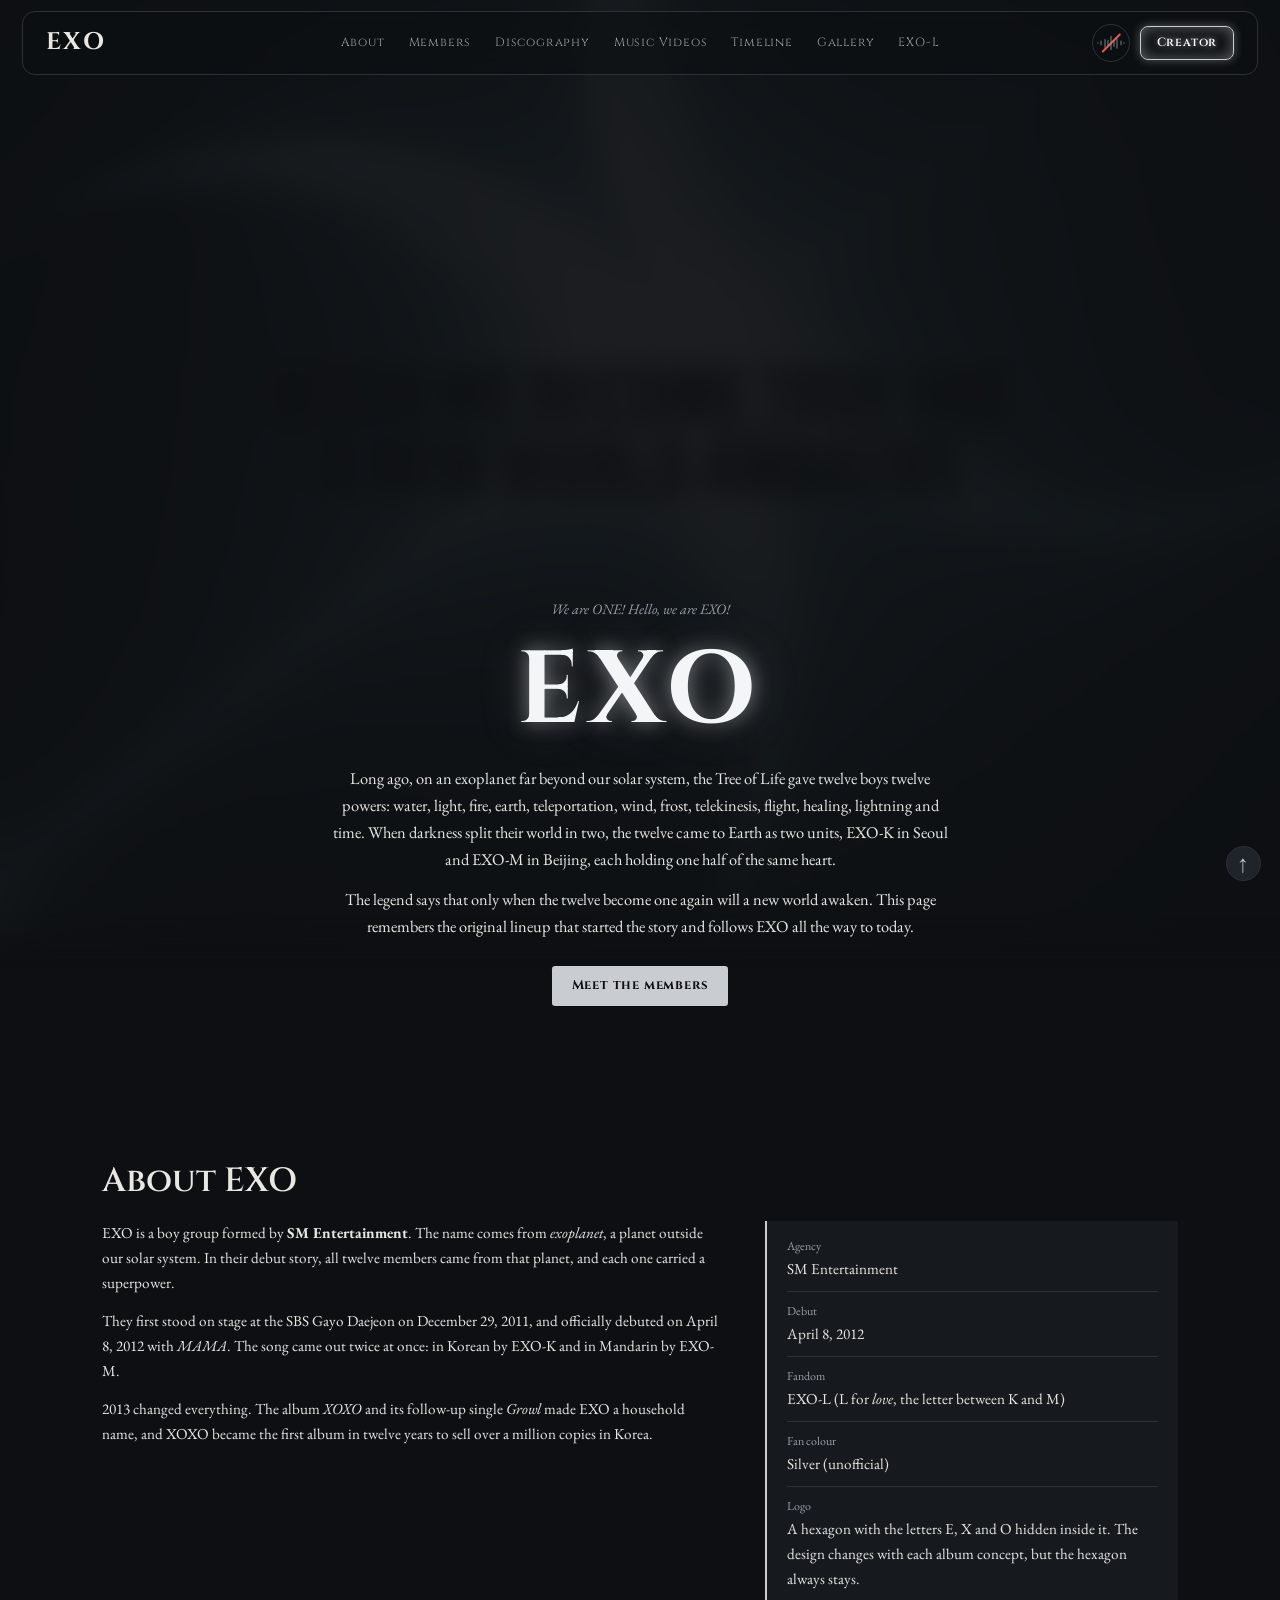
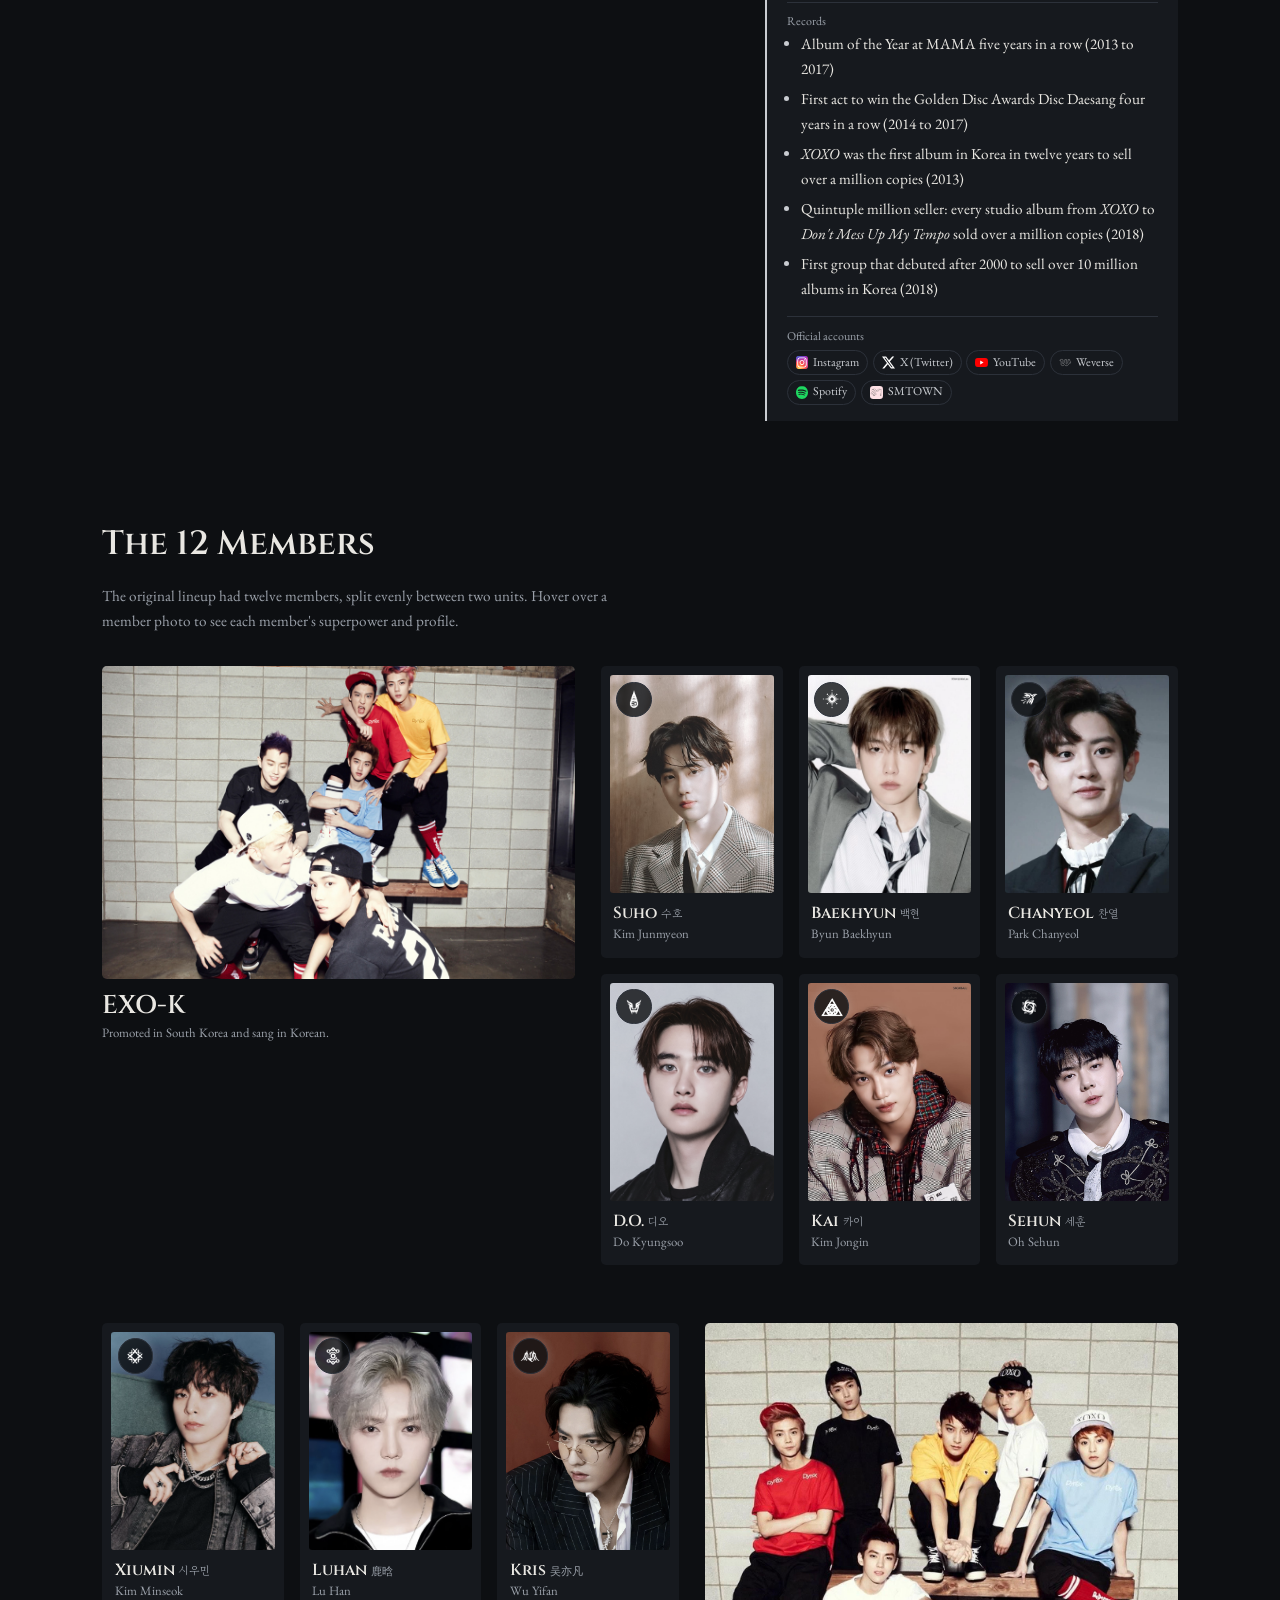
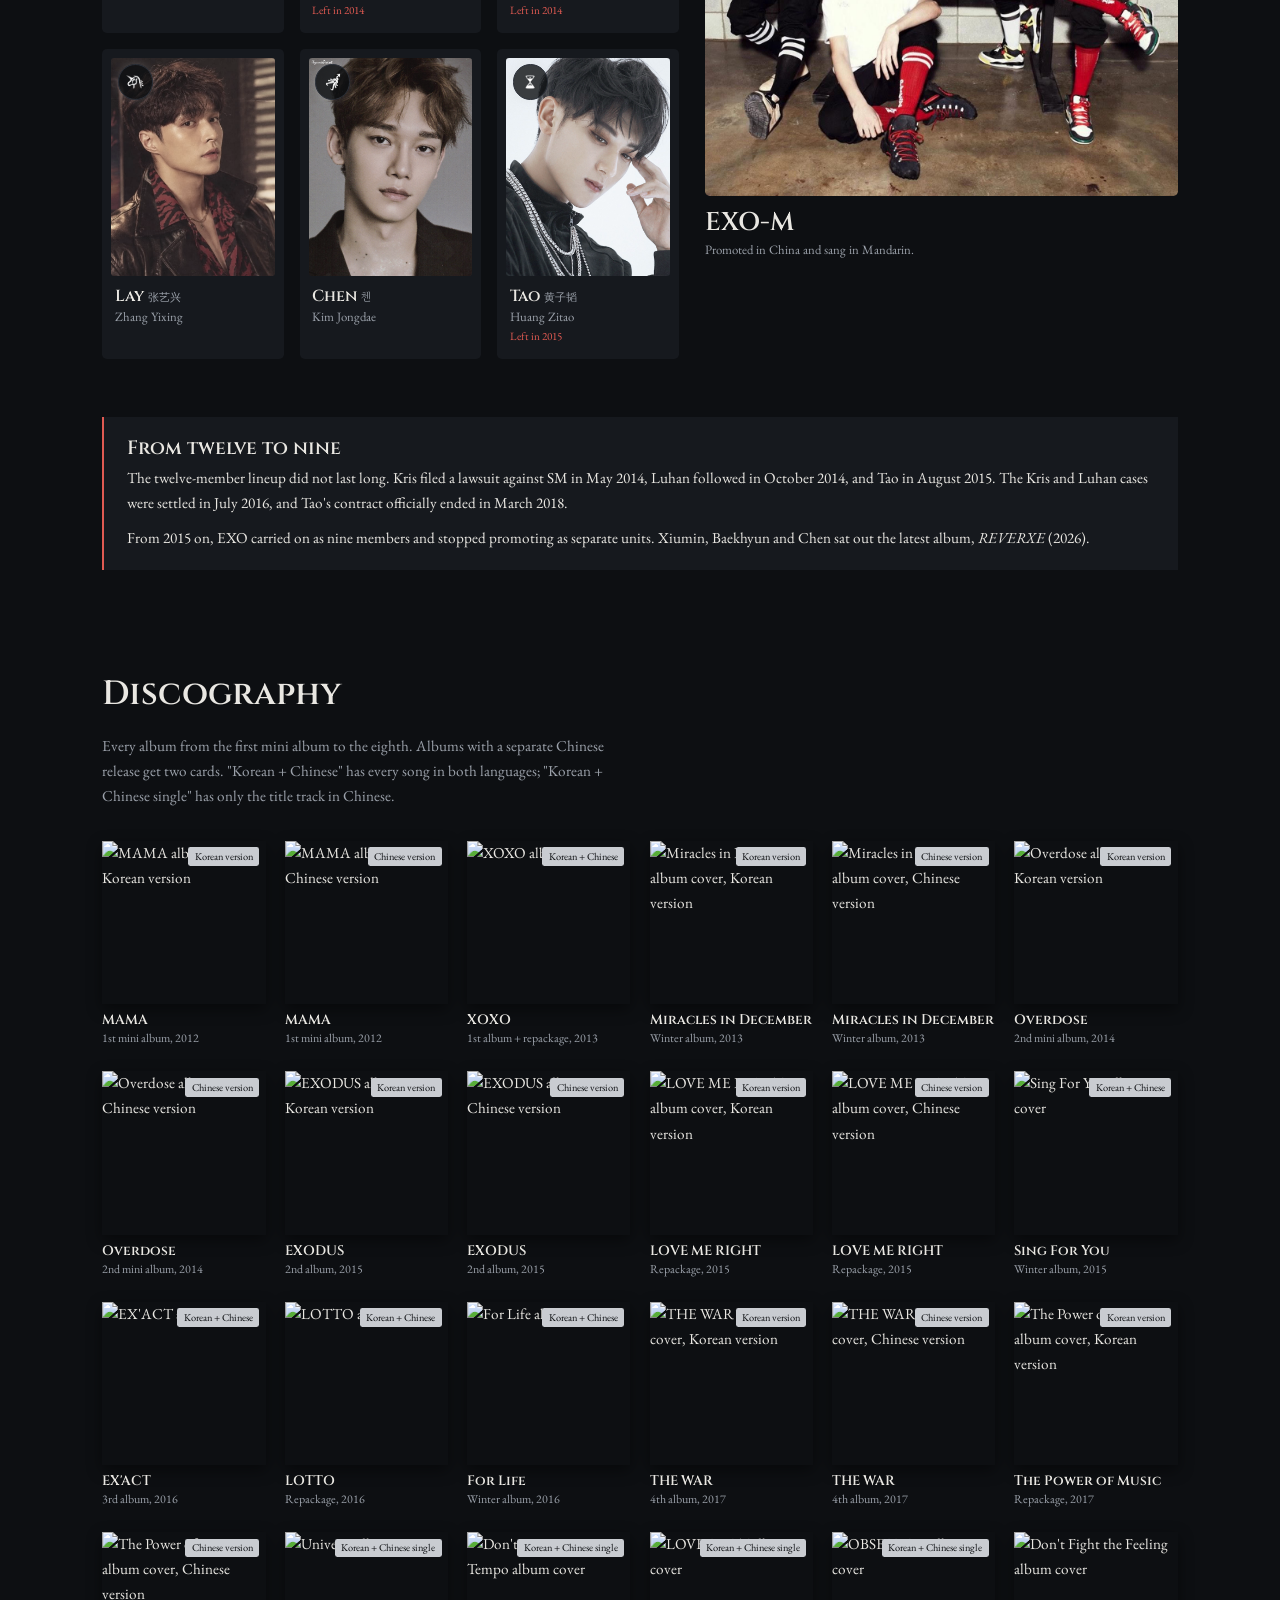
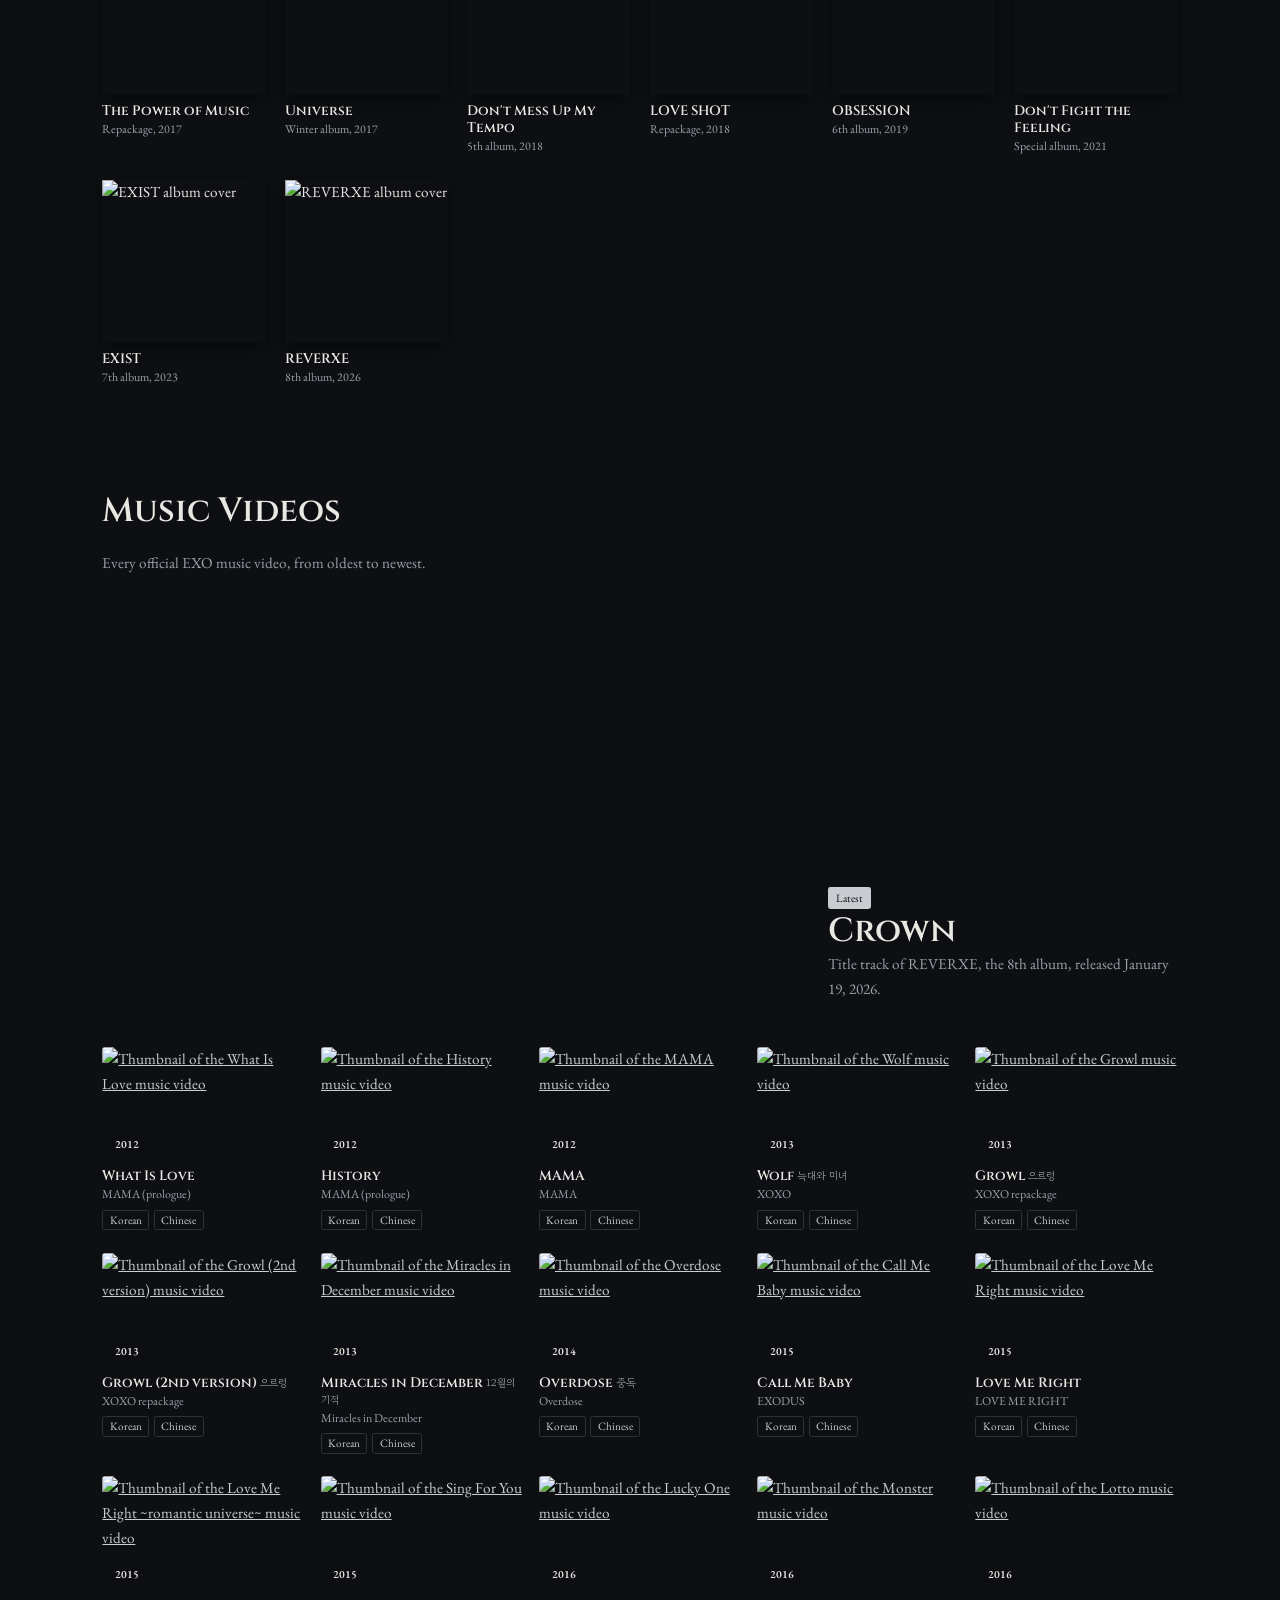
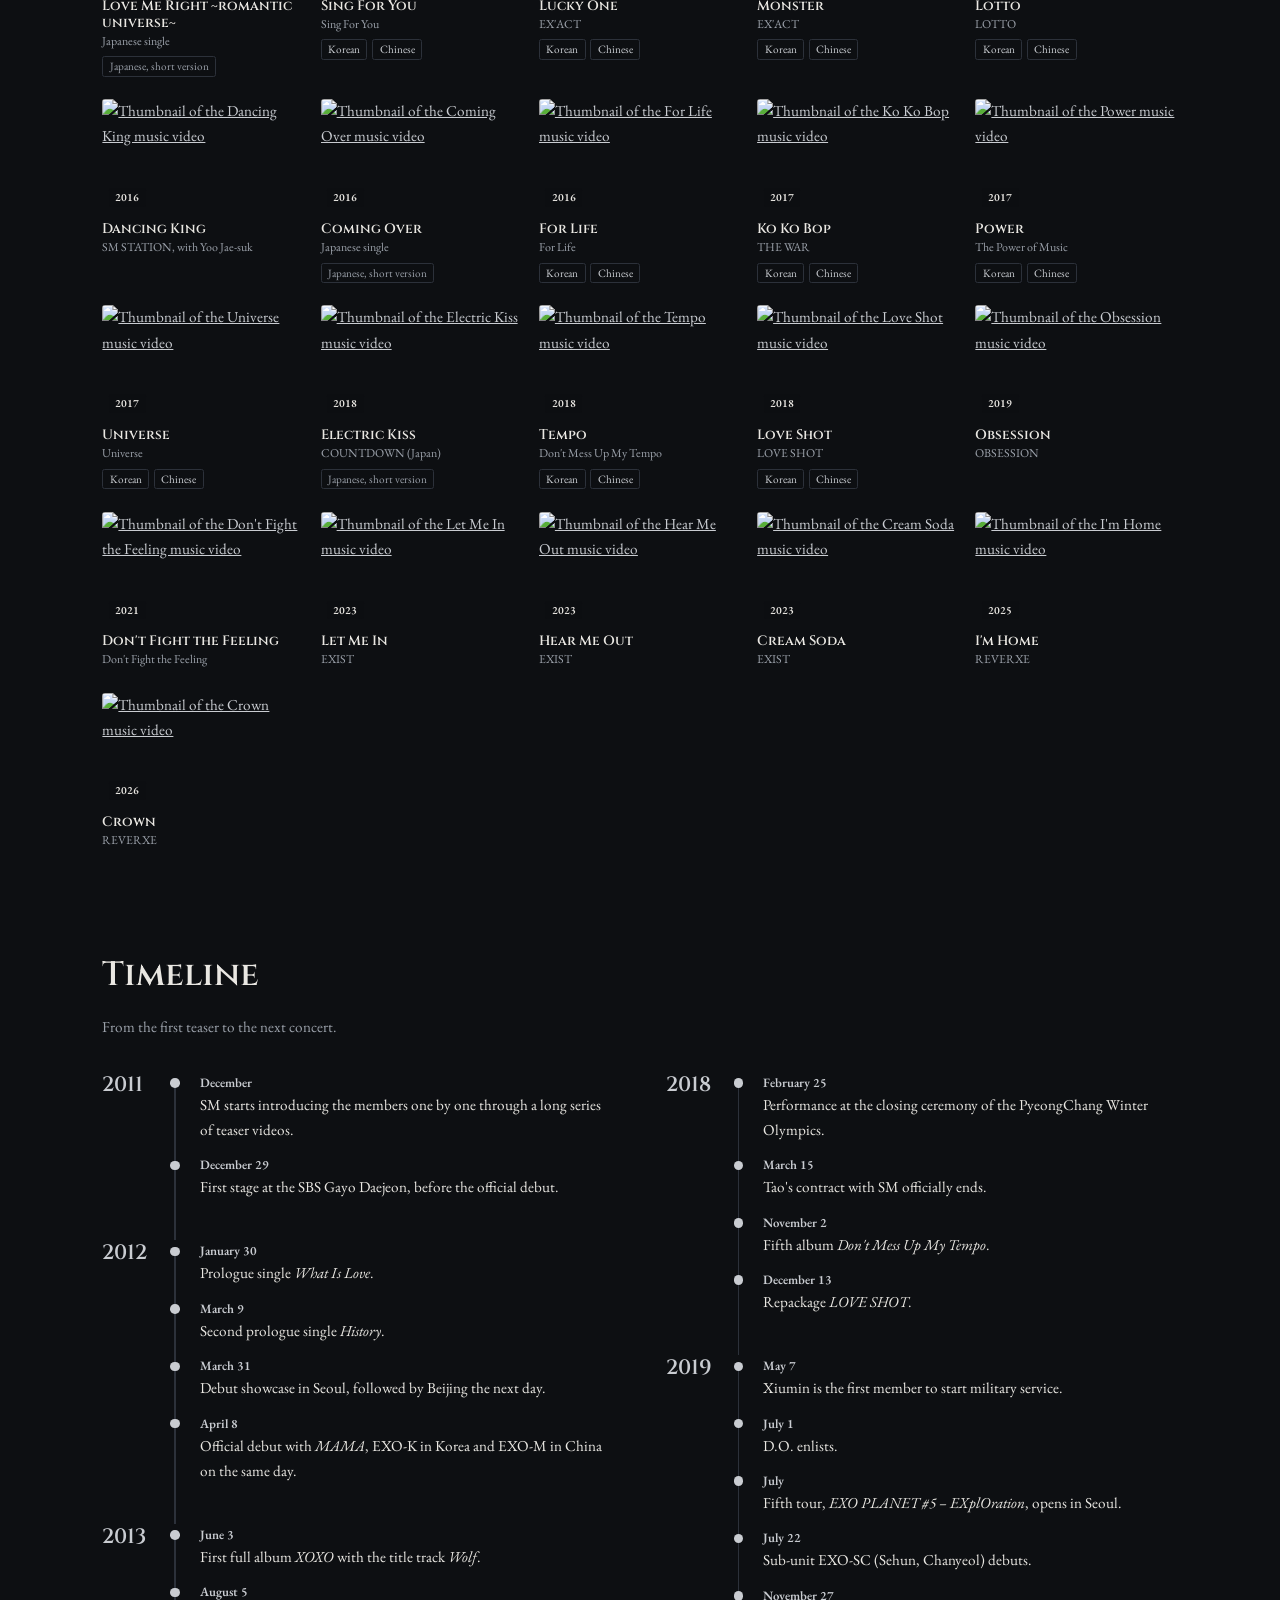
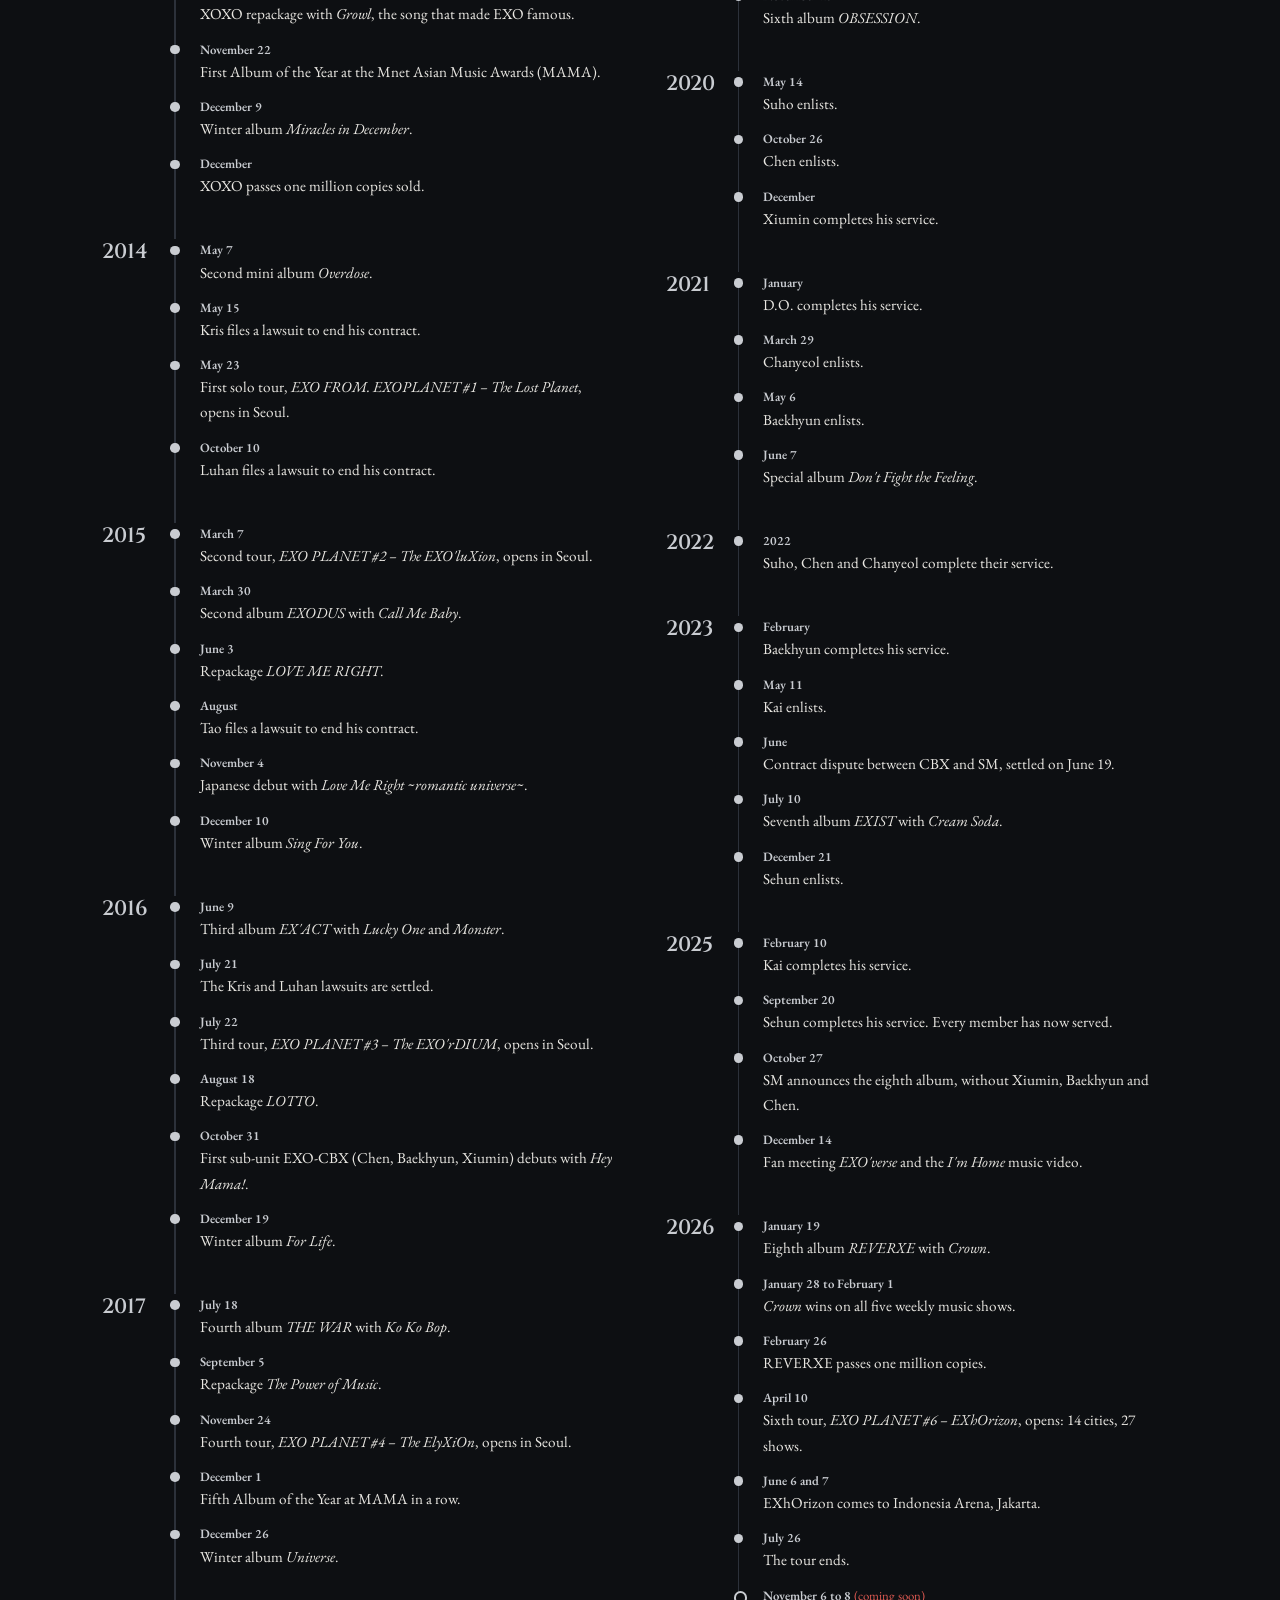
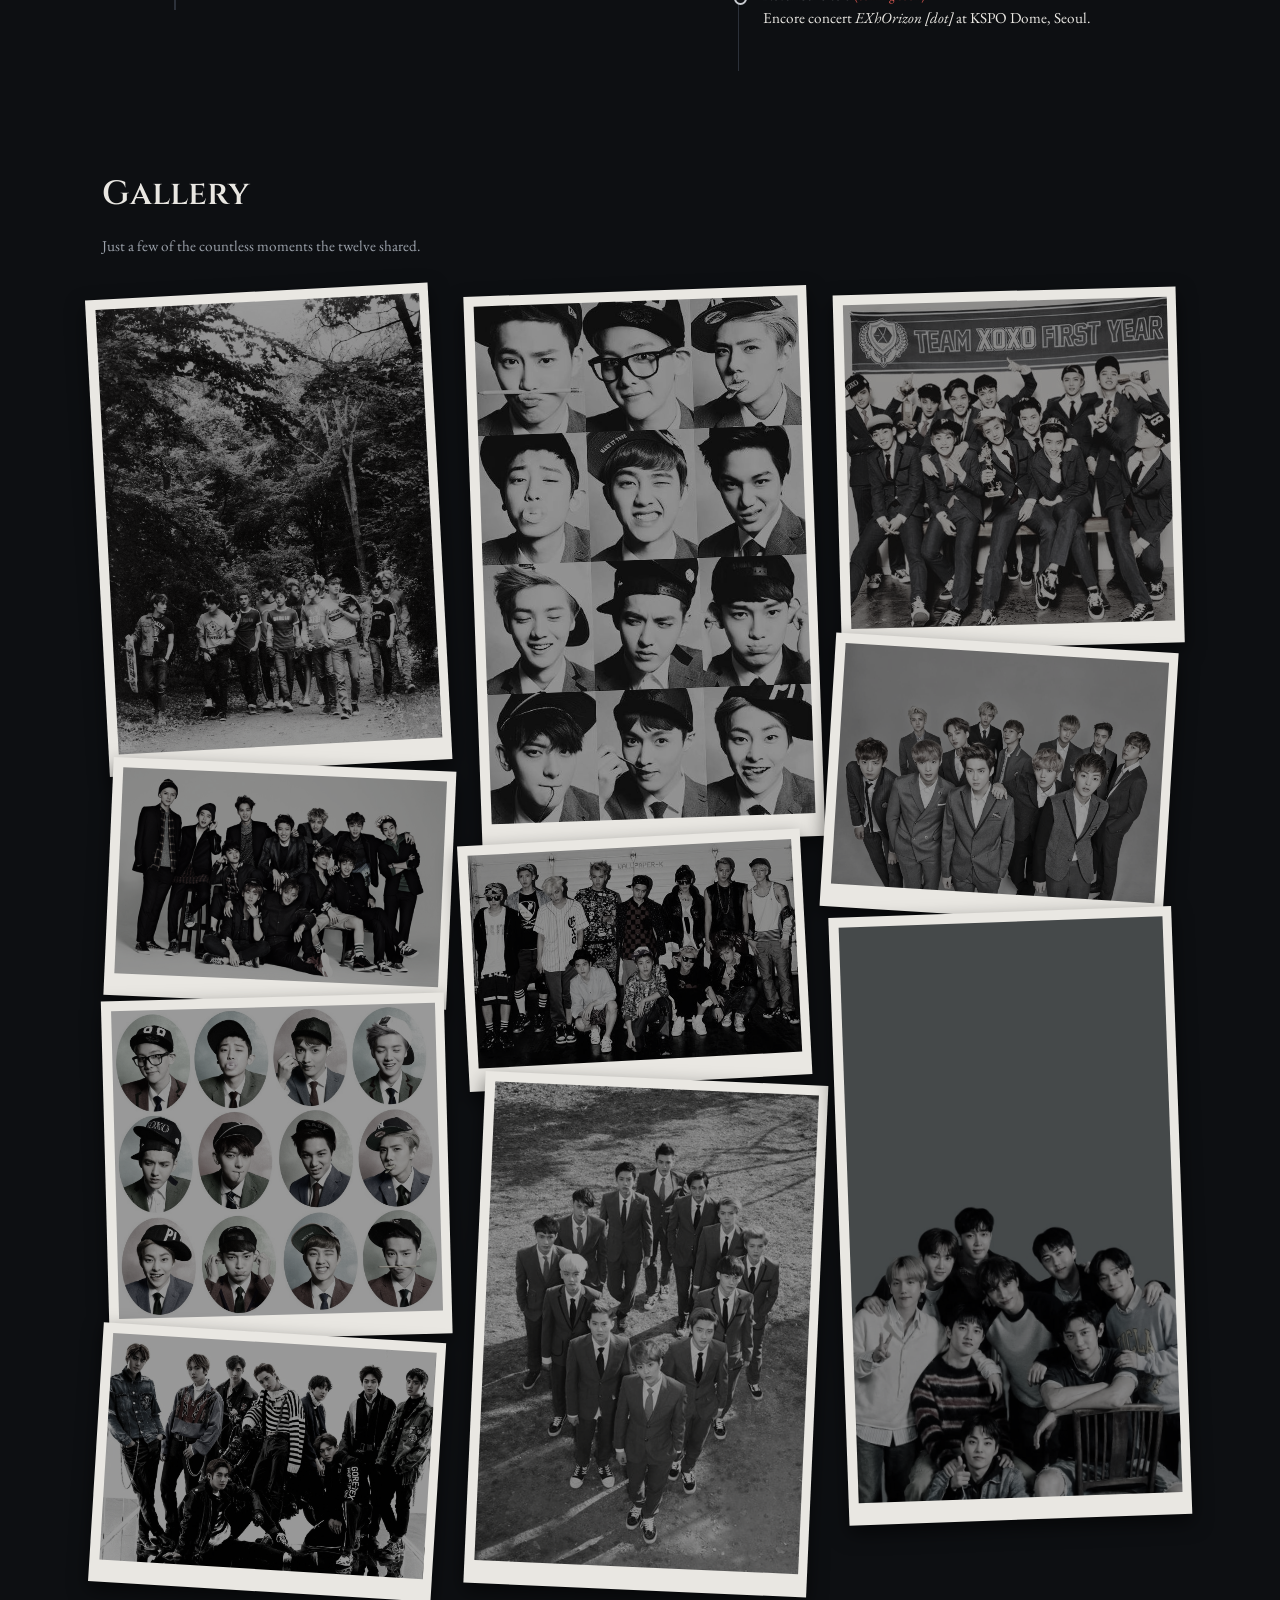
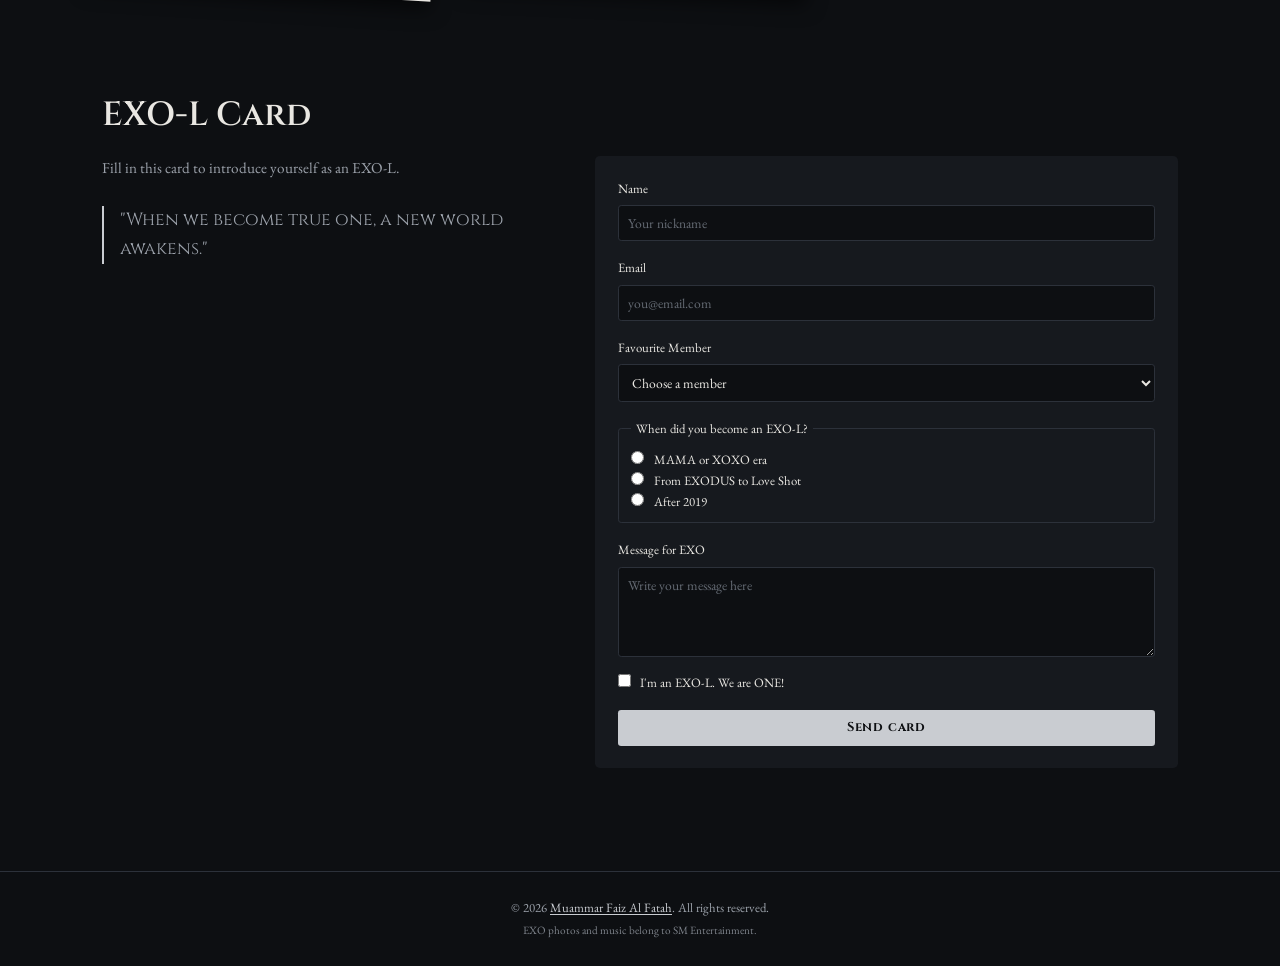
==== commit 8b215fb0: "Just a minor update to the project files, including adding a README and background audio." ====
--- a/index.html
+++ b/index.html
@@ -28,7 +28,14 @@
         <li><a href="#exo-l">EXO-L</a></li>
       </ul>
     </nav>
-    <a href="profile.html" class="nav-highlight">Creator</a>
+    <!-- musik latar -->
+    <div class="nav-actions">
+      <button type="button" class="music-toggle" id="music-toggle" aria-label="Play background music" aria-pressed="false" title="Play music">
+        <span class="wave" aria-hidden="true"><i style="--h: 2px; --d: 0s"></i><i style="--h: 6px; --d: -0.3s"></i><i style="--h: 11px; --d: -0.7s"></i><i style="--h: 8px; --d: -0.15s"></i><i style="--h: 18px; --d: -0.5s"></i><i style="--h: 9px; --d: -0.9s"></i><i style="--h: 13px; --d: -0.25s"></i><i style="--h: 6px; --d: -0.6s"></i><i style="--h: 2px; --d: -0.4s"></i></span>
+      </button>
+      <audio id="bg-music" src="audio/background%20audio.mp3" loop preload="auto"></audio>
+      <a href="profile.html" class="nav-highlight">Creator</a>
+    </div>
   </header>
 
   <main>
@@ -501,7 +508,7 @@
         </div>
       </div>
 
-      <!-- Perubahan lineup -->
+      <!-- Catatan perubahan lineup -->
       <aside class="note">
         <h3>From twelve to nine</h3>
         <p>
@@ -1110,7 +1117,7 @@
       </div>
     </section>
 
-    <!-- Gallery + lightbox -->
+    <!-- Gallery -->
     <section id="gallery" class="section">
       <h2>Gallery</h2>
       <p class="intro">Just a few of the countless moments the twelve shared.</p>
@@ -1189,7 +1196,7 @@
       </div>
     </section>
 
-    <!-- Form EXO-L (hanya tampilan, tidak mengirim data) -->
+    <!-- Form EXO-L (tampilan saja, data tidak dikirim) -->
     <section id="exo-l" class="section">
       <h2>EXO-L Card</h2>
       <div class="form-wrapper">
@@ -1249,13 +1256,71 @@
 
   <!-- Footer -->
   <footer class="footer">
-    <p>&copy; <span id="year">2026</span> <a href="profile.html">Muammar Faiz Al Fatah</a>. All rights reserved.</p>
+    <p>&copy; <span id="year"></span> <a href="profile.html">Muammar Faiz Al Fatah</a>. All rights reserved.</p>
     <p class="footer-note">EXO photos and music belong to SM Entertainment.</p>
   </footer>
 
-  <!-- Tahun otomatis di footer -->
   <script>
+    // tahun footer
     document.getElementById("year").textContent = new Date().getFullYear();
+
+    // musik latar
+    var music = document.getElementById("bg-music");
+    var musicBtn = document.getElementById("music-toggle");
+    var pausedByUser = false;
+    music.volume = 0.5;
+
+    function setMusicState(isPlaying) {
+      musicBtn.classList.toggle("playing", isPlaying);
+      musicBtn.setAttribute("aria-pressed", isPlaying);
+      musicBtn.setAttribute("aria-label", isPlaying ? "Pause background music" : "Play background music");
+      musicBtn.title = isPlaying ? "Pause music" : "Play music";
+    }
+
+    // kalau gagal play (tab lama didiamkan), load ulang audionya
+    function playMusic() {
+      return music.play().catch(function (err) {
+        if (err.name === "NotAllowedError") throw err;
+        music.load();
+        return music.play();
+      });
+    }
+
+    // autoplay diblokir browser -> mulai pas user klik / tekan tombol
+    var unlockEvents = ["pointerdown", "keydown", "touchstart"];
+    function unlockMusic(e) {
+      unlockEvents.forEach(function (name) {
+        document.removeEventListener(name, unlockMusic, true);
+      });
+      if (musicBtn.contains(e.target)) return;
+      if (!pausedByUser && music.paused) playMusic().catch(function () {});
+    }
+
+    playMusic().catch(function () {
+      unlockEvents.forEach(function (name) {
+        document.addEventListener(name, unlockMusic, true);
+      });
+    });
+
+    musicBtn.addEventListener("click", function () {
+      if (music.paused) {
+        pausedByUser = false;
+        playMusic().catch(function () {});
+      } else {
+        pausedByUser = true;
+        music.pause();
+      }
+    });
+
+    // balik ke tab, lanjut lagi (kecuali di-pause)
+    document.addEventListener("visibilitychange", function () {
+      if (!document.hidden && !pausedByUser && music.paused && navigator.userActivation && navigator.userActivation.hasBeenActive) {
+        playMusic().catch(function () {});
+      }
+    });
+
+    music.addEventListener("play", function () { setMusicState(true); });
+    music.addEventListener("pause", function () { setMusicState(false); });
   </script>
 
   <!-- Tombol kembali ke atas -->
--- a/styles.css
+++ b/styles.css
@@ -1,4 +1,6 @@
-/* Warna utama */
+/* EXO Fan Page: stylesheet untuk index.html dan profile.html */
+
+/* Warna utama (diambil dari poster EXO) */
 :root {
   --bg: #0d0f12;
   --card: #16191e;
@@ -7,7 +9,7 @@
   --text: #e9e7e2;
   --text-muted: #9ba1aa;
   --silver: #c9ccd1;
-  --red: #e05a52;
+  --red: #e05a52; /* lebih terang agar lolos kontras WCAG AA */
 }
 
 /* Reset */
@@ -19,11 +21,12 @@
 
 html {
   scroll-behavior: smooth;
-  scroll-padding-top: 89.6px;
+  scroll-padding-top: 89.6px; /* tinggi navbar, agar judul section tidak tertutup */
   background-color: var(--bg);
-  overflow-x: hidden;
-}
-
+  overflow-x: hidden; /* cegah scroll horizontal dari background yang di-zoom */
+}
+
+/* Font isi; Gowun Batang untuk huruf Korea */
 body {
   color: var(--text);
   font-family: "EB Garamond", "Gowun Batang", serif;
@@ -31,6 +34,7 @@
   line-height: 1.65;
 }
 
+/* Font judul */
 h1, h2, h3, h4 {
   font-family: "Cinzel", "Gowun Batang", serif;
   font-weight: 600;
@@ -71,7 +75,8 @@
   background-position: center;
 }
 
-/* Lapisan 2: poster blur, muncul perlahan saat di-scroll */
+/* Lapisan 2: poster blur, muncul perlahan saat di-scroll.
+   Hanya opacity yang dianimasikan agar scroll tetap ringan. */
 body::after {
   content: "";
   position: fixed;
@@ -83,7 +88,6 @@
   background-size: cover;
   background-position: center;
   filter: blur(12.8px);
-
   animation: bg-fade ease-out both;
   animation-timeline: scroll(root);
   animation-range: 0 70vh;
@@ -108,6 +112,7 @@
 }
 
 /* ---------- Navbar ---------- */
+/* Grid 3 kolom: logo | menu | aksi */
 .navbar {
   position: sticky;
   top: 9.6px;
@@ -118,7 +123,7 @@
   margin: 11.2px 22.4px 0;
   padding: 11.2px 22.4px;
   background-color: rgba(13, 15, 18, 0.6);
-  backdrop-filter: blur(8px);
+  backdrop-filter: blur(8px); 
   border: 1px solid var(--border);
   border-radius: 12.8px;
 }
@@ -159,7 +164,6 @@
 
 /* Tombol Creator / Fan Page */
 .nav-highlight {
-  justify-self: end;
   padding: 6.4px 16px;
   font-family: "Cinzel", serif;
   font-size: 12px;
@@ -182,6 +186,105 @@
   animation: none;
 }
 
+/* musik + creator */
+.nav-actions {
+  justify-self: end;
+  display: flex;
+  align-items: center;
+  gap: 9.6px;
+}
+
+/* ---------- Tombol musik ---------- */
+.music-toggle {
+  position: relative;
+  display: flex;
+  align-items: center;
+  justify-content: center;
+  width: 38.4px;
+  height: 38.4px;
+  padding: 0;
+  background: transparent;
+  border: 1px solid var(--border);
+  border-radius: 50%;
+  cursor: pointer;
+  transition: border-color 0.3s, box-shadow 0.3s, background-color 0.3s;
+}
+
+.music-toggle:hover {
+  border-color: var(--silver);
+}
+
+.music-toggle:focus-visible {
+  outline: 2px solid var(--silver);
+  outline-offset: 3px;
+}
+
+/* glow pas play */
+.music-toggle.playing {
+  border-color: var(--silver);
+  background-color: rgba(201, 204, 209, 0.08);
+  animation: music-glow 2s ease-in-out infinite;
+}
+
+@keyframes music-glow {
+  0%, 100% { box-shadow: 0 0 6.4px rgba(201, 204, 209, 0.35), inset 0 0 6.4px rgba(201, 204, 209, 0.2); }
+  50%      { box-shadow: 0 0 16px rgba(201, 204, 209, 0.75), inset 0 0 9.6px rgba(201, 204, 209, 0.35); }
+}
+
+/* --h & --d diatur di HTML */
+.wave {
+  display: flex;
+  align-items: center;
+  gap: 1.6px;
+  height: 19.2px;
+}
+
+.wave i {
+  display: block;
+  width: 1.6px;
+  height: var(--h);
+  min-height: 1.6px;
+  background-color: var(--text-muted);
+  border-radius: 1.6px;
+  opacity: 0.4;
+  transform: scaleY(0.8);
+  transform-origin: center;
+  transition: background-color 0.3s, opacity 0.3s, transform 0.3s;
+}
+
+/* gelombang gerak pas play */
+.music-toggle.playing .wave i {
+  background-color: var(--silver);
+  opacity: 1;
+  animation: wave-play 0.9s ease-in-out infinite;
+  animation-delay: var(--d);
+}
+
+@keyframes wave-play {
+  0%, 100% { transform: scaleY(0.3); }
+  50%      { transform: scaleY(1); }
+}
+
+/* coret pas pause */
+.music-toggle::before {
+  content: "";
+  position: absolute;
+  top: 50%;
+  left: 50%;
+  width: 25.6px;
+  height: 1.6px;
+  background-color: var(--red);
+  border-radius: 1.6px;
+  box-shadow: 0 0 0 1.6px var(--bg);
+  transform: translate(-50%, -50%) rotate(-45deg) scaleX(1);
+  transition: transform 0.25s, opacity 0.25s;
+}
+
+.music-toggle.playing::before {
+  opacity: 0;
+  transform: translate(-50%, -50%) rotate(-45deg) scaleX(0);
+}
+
 @keyframes glow-pulse {
   0%, 100% {
     background-color: rgba(201, 204, 209, 0.18);
@@ -195,7 +298,6 @@
 
 /* ---------- Hero ---------- */
 .hero {
-  /* teks mulai di bawah tulisan poster */
   padding: 58vh 38.4px 76.8px;
   text-align: center;
 }
@@ -320,6 +422,7 @@
   margin-bottom: 57.6px;
 }
 
+/* EXO-M: posisi foto dibalik */
 .unit-m {
   flex-direction: row-reverse;
 }
@@ -391,6 +494,7 @@
   transform: scale(1.08);
 }
 
+/* Simbol kekuatan member */
 .symbol {
   position: absolute;
   top: 6.4px;
@@ -410,6 +514,7 @@
   opacity: 0;
 }
 
+/* ikon hitam dibuat putih */
 .symbol img {
   width: 100%;
   height: 100%;
@@ -441,6 +546,7 @@
   transition: opacity 0.35s, transform 0.35s;
 }
 
+/* :focus-within agar panel juga muncul saat navigasi keyboard */
 .member:hover .member-detail,
 .member:focus-within .member-detail {
   opacity: 1;
@@ -898,6 +1004,7 @@
 }
 
 /* ---------- Gallery ---------- */
+/* masonry dengan CSS columns */
 .gallery {
   columns: 3 120px;
   column-gap: 22.4px;
@@ -953,7 +1060,7 @@
 }
 
 .lightbox img {
-  position: relative;
+  position: relative; /* di atas .lb-close agar klik foto tidak menutup lightbox */
   max-width: 84vw;
   max-height: 84vh;
 }
@@ -1299,7 +1406,7 @@
     padding: 9.6px 12.8px;
   }
 
-  .nav-highlight {
+  .nav-actions {
     justify-self: center;
   }
 
